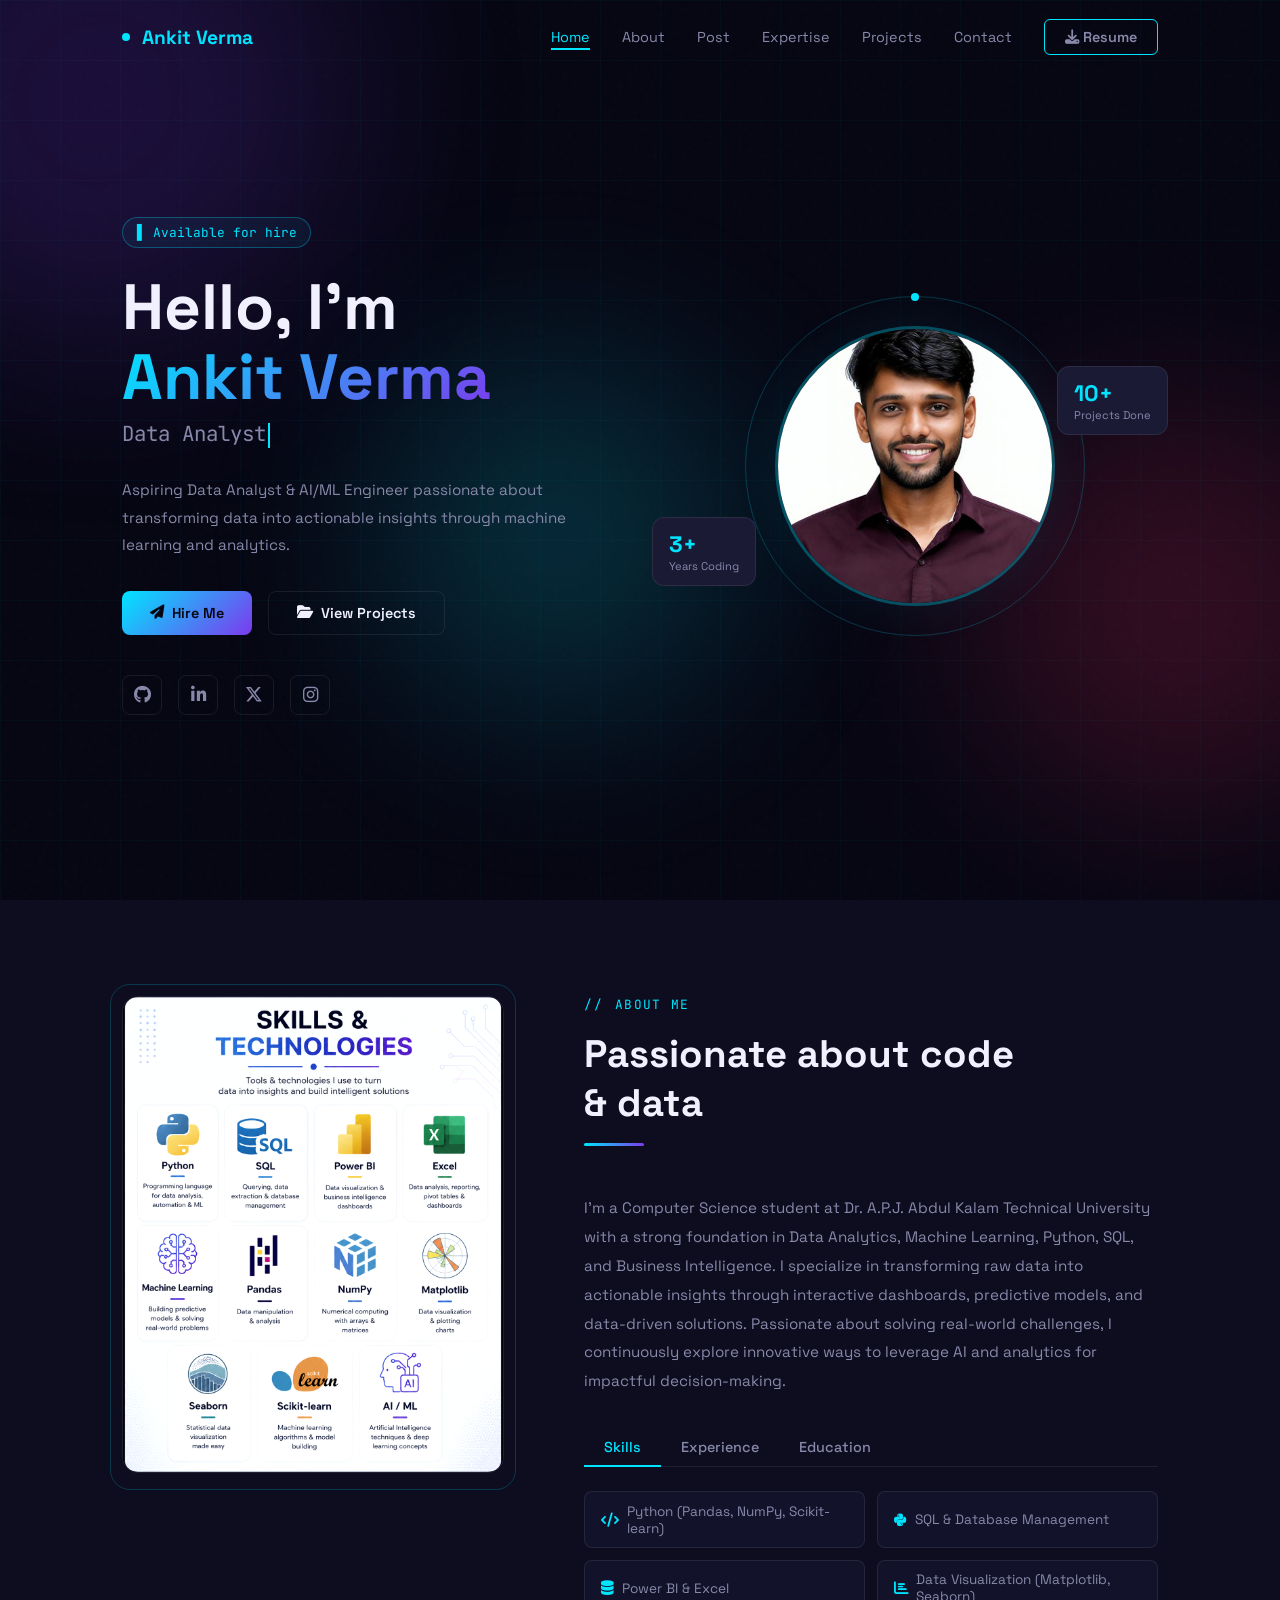
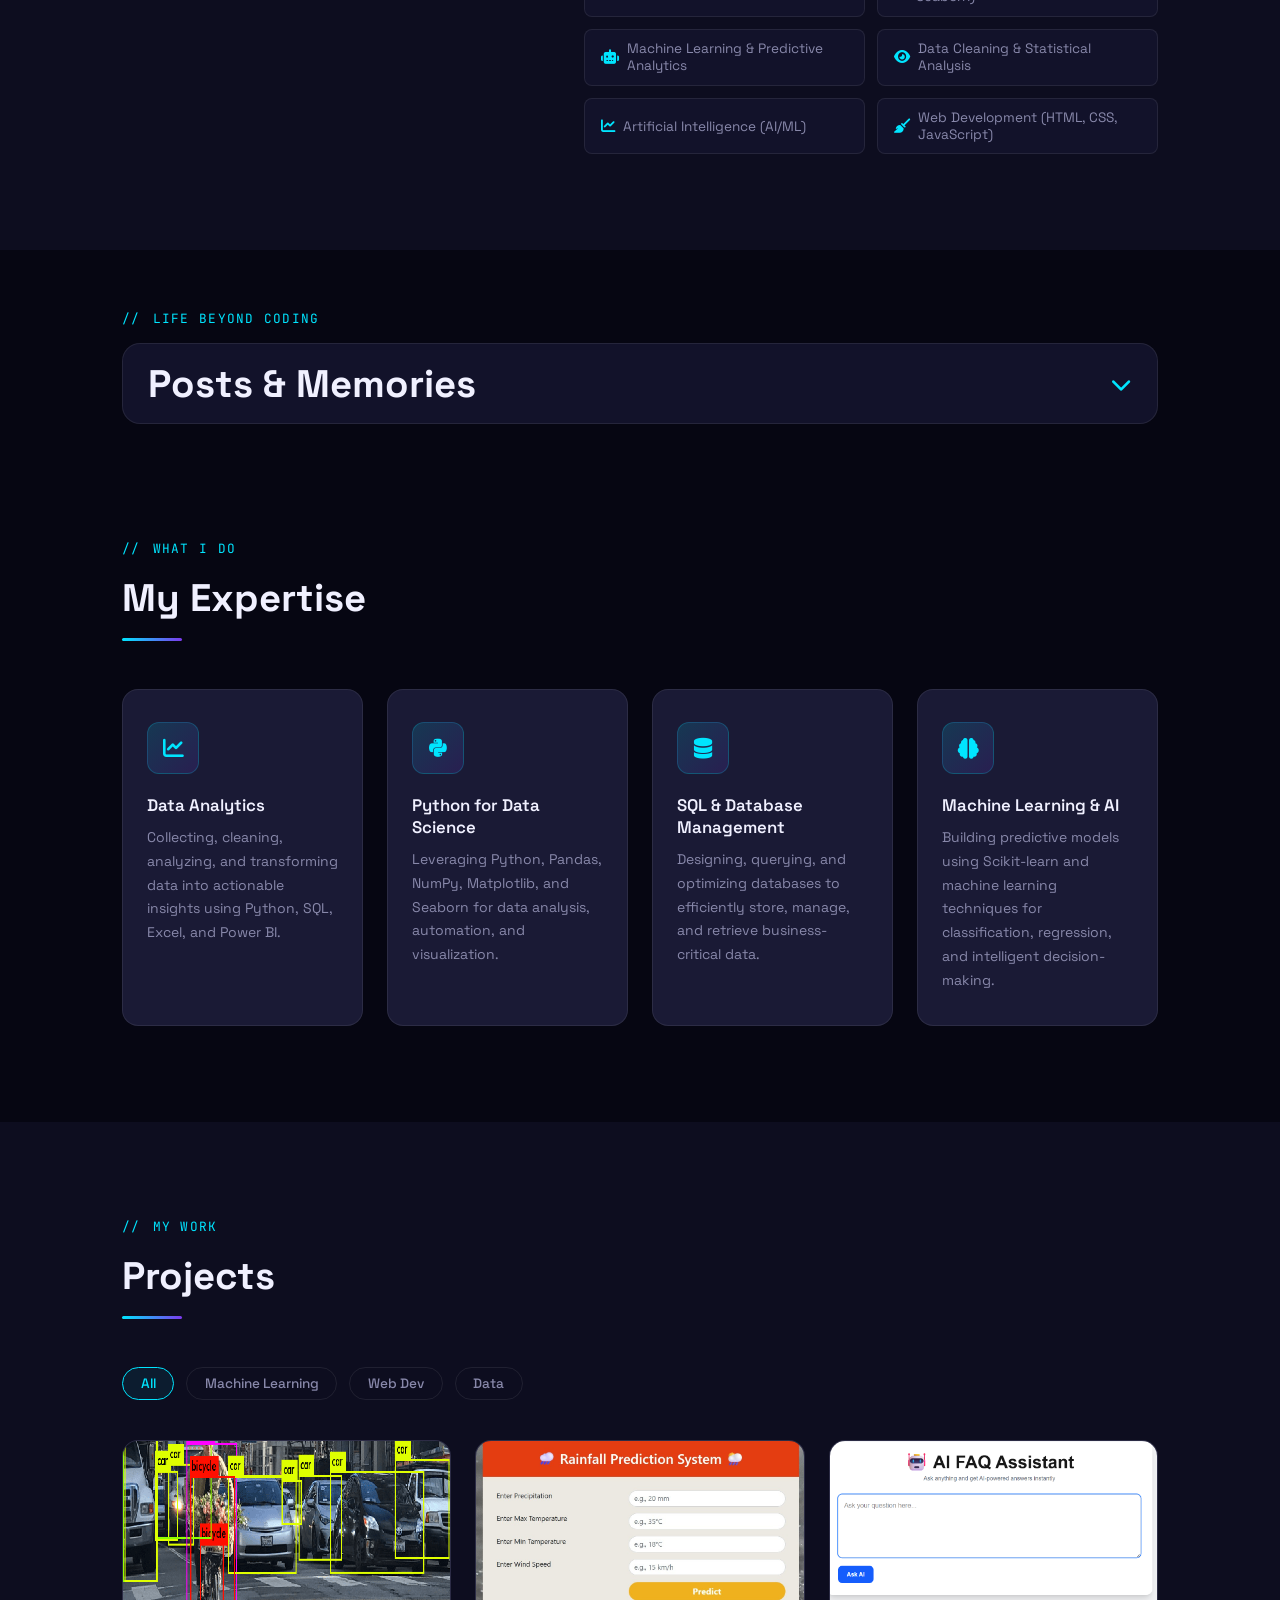
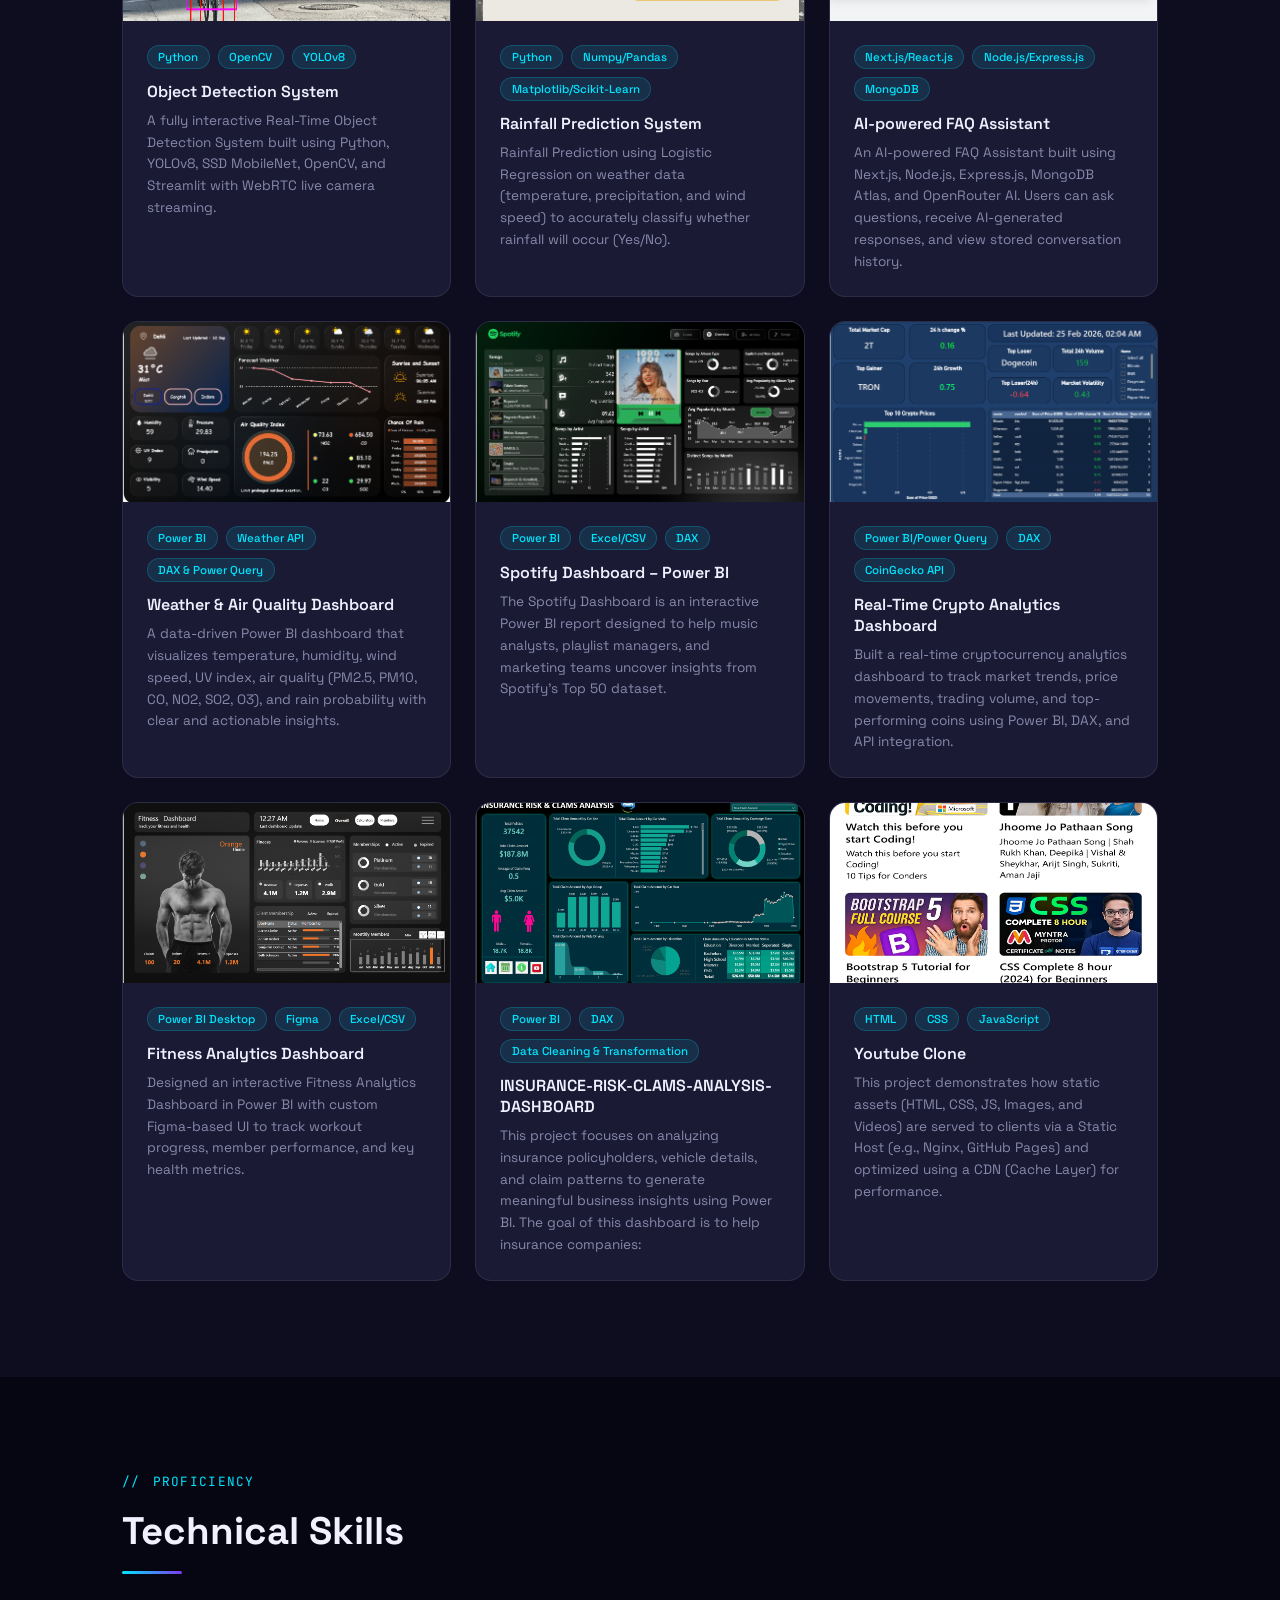
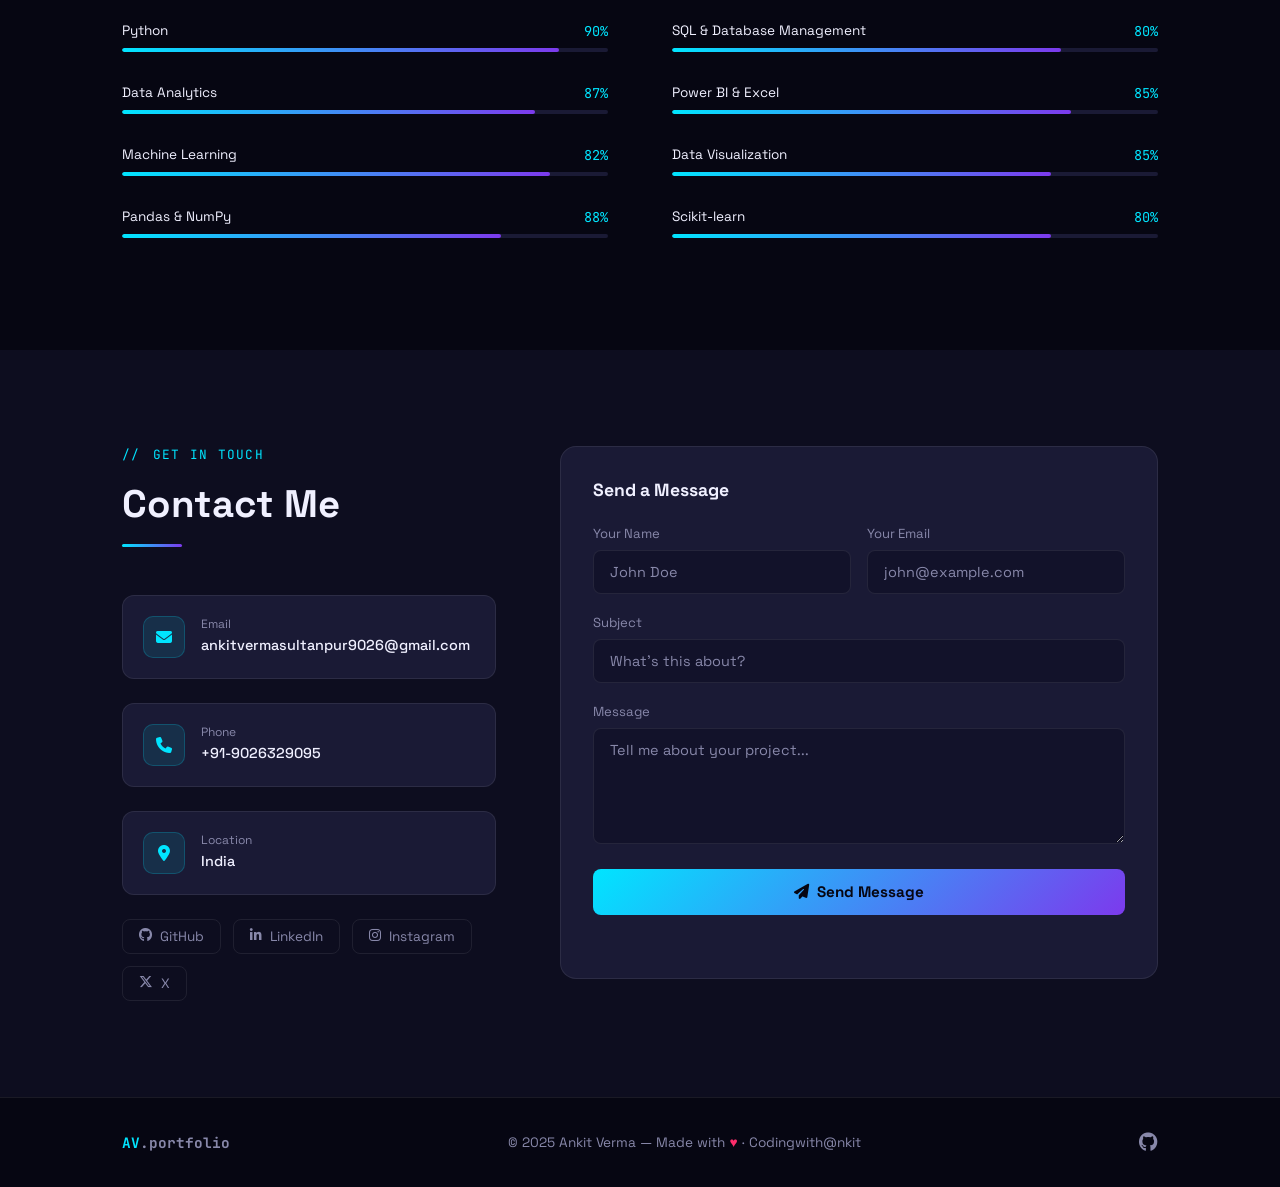
==== index.html @ 83ffffcb "Added memories section and updated portfolio content" ====
<!doctype html>
<html lang="en">
<head>
  <meta charset="utf-8">
  <meta name="viewport" content="width=device-width, initial-scale=1">
  <title>Ankit Verma — Portfolio</title>
  <link href="https://fonts.googleapis.com/css2?family=Space+Grotesk:wght@300;400;500;600;700&family=JetBrains+Mono:wght@400;500&display=swap" rel="stylesheet">
  <link rel="stylesheet" href="https://cdnjs.cloudflare.com/ajax/libs/font-awesome/6.5.1/css/all.min.css">
  <style>
    *, *::before, *::after { box-sizing: border-box; margin: 0; padding: 0; }

    :root {
      --cyan: #00e5ff;
      --pink: #ff2d6b;
      --purple: #7c3aed;
      --bg: #060612;
      --bg2: #0d0d1f;
      --bg3: #12122a;
      --surface: #1a1a35;
      --border: rgba(255,255,255,0.08);
      --text: #f0f0ff;
      --muted: #8888aa;
      --font: 'Space Grotesk', sans-serif;
      --mono: 'JetBrains Mono', monospace;
    }

    html { scroll-behavior: smooth; }

    body {
      font-family: var(--font);
      background: var(--bg);
      color: var(--text);
      overflow-x: hidden;
    }

    a { text-decoration: none; color: inherit; }

    /* ── Scrollbar ── */
    ::-webkit-scrollbar { width: 4px; }
    ::-webkit-scrollbar-track { background: var(--bg); }
    ::-webkit-scrollbar-thumb { background: var(--cyan); border-radius: 2px; }

    /* ── Grid bg ── */
    body::before {
      content: '';
      position: fixed;
      inset: 0;
      background-image:
        linear-gradient(rgba(0,229,255,0.03) 1px, transparent 1px),
        linear-gradient(90deg, rgba(0,229,255,0.03) 1px, transparent 1px);
      background-size: 60px 60px;
      pointer-events: none;
      z-index: 0;
    }

    /* ── Glow orbs ── */
    .orb {
      position: fixed;
      border-radius: 50%;
      filter: blur(100px);
      pointer-events: none;
      z-index: 0;
      opacity: 0.18;
    }
    .orb-1 { width: 500px; height: 500px; background: var(--purple); top: -150px; left: -150px; }
    .orb-2 { width: 400px; height: 400px; background: var(--pink); bottom: 10%; right: -100px; }
    .orb-3 { width: 350px; height: 350px; background: var(--cyan); top: 40%; left: 30%; }

    /* ── Noise overlay ── */
    body::after {
      content: '';
      position: fixed;
      inset: 0;
      background-image: url("data:image/svg+xml,%3Csvg viewBox='0 0 200 200' xmlns='http://www.w3.org/2000/svg'%3E%3Cfilter id='n'%3E%3CfeTurbulence type='fractalNoise' baseFrequency='0.9' numOctaves='4' stitchTiles='stitch'/%3E%3C/filter%3E%3Crect width='100%25' height='100%25' filter='url(%23n)' opacity='0.04'/%3E%3C/svg%3E");
      pointer-events: none;
      z-index: 0;
      opacity: 0.5;
    }

    .container { max-width: 1100px; margin: 0 auto; padding: 0 2rem; position: relative; z-index: 1; }

    /* ── Navbar ── */
    #navbar {
      position: fixed;
      top: 0; left: 0; right: 0;
      z-index: 1000;
      padding: 1.2rem 0;
      transition: all 0.4s ease;
    }
    #navbar.scrolled {
      background: rgba(6,6,18,0.85);
      backdrop-filter: blur(20px);
      border-bottom: 1px solid var(--border);
      padding: 0.8rem 0;
    }
    #navbar .container { display: flex; align-items: center; justify-content: space-between; }

    .nav-brand {
      display: flex; align-items: center; gap: 0.75rem;
      font-size: 1.2rem; font-weight: 700;
    }
    .nav-brand span { color: var(--cyan); }
    .nav-brand-dot {
      width: 8px; height: 8px; border-radius: 50%; background: var(--cyan);
      animation: pulse 2s infinite;
    }
    @keyframes pulse { 0%,100%{opacity:1;transform:scale(1)} 50%{opacity:0.4;transform:scale(1.4)} }

    .nav-links { display: flex; align-items: center; gap: 2rem; }
    .nav-links a { font-size: 0.9rem; color: var(--muted); transition: color 0.3s; position: relative; }
    .nav-links a::after {
      content: ''; position: absolute; bottom: -4px; left: 0; width: 0; height: 2px;
      background: var(--cyan); transition: width 0.3s;
    }
    .nav-links a:hover { color: var(--text); }
    .nav-links a:hover::after { width: 100%; }

    .nav-cv {
      font-size: 0.85rem; font-weight: 600; padding: 0.5rem 1.25rem;
      border: 1px solid var(--cyan); color: var(--cyan); border-radius: 6px;
      transition: all 0.3s;
    }
    .nav-cv:hover { background: var(--cyan); color: var(--bg); }

    .hamburger { display: none; flex-direction: column; gap: 5px; cursor: pointer; }
    .hamburger span { display: block; width: 24px; height: 2px; background: var(--text); transition: all 0.3s; }

    @media(max-width:768px){
      .nav-links { display: none; }
      .hamburger { display: flex; }
      .nav-links.open {
        display: flex; flex-direction: column; position: fixed;
        top: 70px; left: 0; right: 0; background: rgba(6,6,18,0.97);
        backdrop-filter: blur(20px); padding: 2rem;
        border-bottom: 1px solid var(--border);
        gap: 1.5rem; align-items: center;
      }
    }

    /* ── Hero ── */
    #home {
      min-height: 100vh;
      display: flex; align-items: center;
      padding: 6rem 0 4rem;
    }
    #home .container { display: grid; grid-template-columns: 1fr 1fr; gap: 4rem; align-items: center; }

    .hero-tag {
      display: inline-flex; align-items: center; gap: 0.5rem;
      font-family: var(--mono); font-size: 0.8rem;
      color: var(--cyan); border: 1px solid rgba(0,229,255,0.3);
      padding: 0.35rem 0.85rem; border-radius: 100px;
      margin-bottom: 1.5rem;
      background: rgba(0,229,255,0.05);
    }
    .hero-tag .blink { animation: blink 1s step-end infinite; }
    @keyframes blink { 50% { opacity: 0; } }

    .hero-name {
      font-size: clamp(2.5rem, 5vw, 4rem);
      font-weight: 700; line-height: 1.1;
      margin-bottom: 0.5rem;
    }
    .hero-name .highlight {
      background: linear-gradient(135deg, var(--cyan), var(--purple));
      -webkit-background-clip: text; -webkit-text-fill-color: transparent; background-clip: text;
    }

    .hero-role {
      font-size: 1.3rem; color: var(--muted); margin-bottom: 1.5rem;
      min-height: 2rem; font-family: var(--mono);
    }
    .cursor { display: inline-block; width: 2px; height: 1.2em; background: var(--cyan); margin-left: 2px; vertical-align: middle; animation: blink 0.8s infinite; }

    .hero-desc { color: var(--muted); line-height: 1.8; margin-bottom: 2rem; font-size: 0.95rem; }

    .hero-cta { display: flex; gap: 1rem; flex-wrap: wrap; margin-bottom: 2.5rem; }

    .btn-primary {
      padding: 0.75rem 1.75rem; border-radius: 8px; font-weight: 600; font-size: 0.9rem;
      background: linear-gradient(135deg, var(--cyan), var(--purple));
      color: var(--bg); border: none; cursor: pointer; transition: all 0.3s;
      display: inline-flex; align-items: center; gap: 0.5rem;
    }
    .btn-primary:hover { transform: translateY(-2px); box-shadow: 0 8px 25px rgba(0,229,255,0.35); }

    .btn-ghost {
      padding: 0.75rem 1.75rem; border-radius: 8px; font-weight: 600; font-size: 0.9rem;
      background: transparent; color: var(--text);
      border: 1px solid var(--border); cursor: pointer; transition: all 0.3s;
      display: inline-flex; align-items: center; gap: 0.5rem;
    }
    .btn-ghost:hover { border-color: var(--cyan); color: var(--cyan); background: rgba(0,229,255,0.05); }

    .hero-socials { display: flex; gap: 1rem; }
    .social-link {
      width: 40px; height: 40px; border-radius: 8px;
      border: 1px solid var(--border); display: flex; align-items: center; justify-content: center;
      color: var(--muted); font-size: 1.1rem; transition: all 0.3s;
    }
    .social-link:hover { border-color: var(--cyan); color: var(--cyan); background: rgba(0,229,255,0.08); transform: translateY(-3px); }

    .hero-image-wrap {
      position: relative; display: flex; justify-content: center; align-items: center;
    }
    .hero-image-bg {
      position: absolute; width: 360px; height: 360px; border-radius: 50%;
      background: radial-gradient(circle, rgba(0,229,255,0.15) 0%, transparent 70%);
    }
    .hero-image-ring {
      position: absolute; width: 340px; height: 340px; border-radius: 50%;
      border: 1px solid rgba(0,229,255,0.2);
      animation: spin 20s linear infinite;
    }
    .hero-image-ring::before {
      content: ''; position: absolute; top: -4px; left: 50%; transform: translateX(-50%);
      width: 8px; height: 8px; border-radius: 50%; background: var(--cyan);
    }
    @keyframes spin { from{transform:rotate(0deg)} to{transform:rotate(360deg)} }

    .hero-img {
      width: 280px; height: 280px; border-radius: 50%;
      object-fit: cover; border: 3px solid rgba(0,229,255,0.3);
      position: relative; z-index: 1;
    }

    .hero-stats {
      position: absolute; background: var(--surface); border: 1px solid var(--border);
      border-radius: 12px; padding: 0.75rem 1rem; backdrop-filter: blur(20px);
    }
    .hero-stats.stat-1 { bottom: 20px; left: -20px; }
    .hero-stats.stat-2 { top: 40px; right: -10px; }
    .hero-stats .stat-num { font-size: 1.4rem; font-weight: 700; color: var(--cyan); }
    .hero-stats .stat-label { font-size: 0.7rem; color: var(--muted); }

    @media(max-width:768px){
      #home .container { grid-template-columns: 1fr; text-align: center; }
      .hero-cta, .hero-socials { justify-content: center; }
      .hero-image-wrap { margin-top: 2rem; }
      .hero-stats.stat-1 { left: 0; }
      .hero-stats.stat-2 { right: 0; }
    }

    /* ── Section common ── */
    section { padding: 6rem 0; position: relative; z-index: 1; }

    .section-label {
      font-family: var(--mono); font-size: 0.8rem; color: var(--cyan);
      letter-spacing: 0.1em; text-transform: uppercase;
      display: flex; align-items: center; gap: 0.75rem; margin-bottom: 1rem;
    }
    .section-label::before { content: '//'; }

    .section-title { font-size: clamp(1.8rem, 3vw, 2.5rem); font-weight: 700; margin-bottom: 1rem; }

    .section-divider {
      width: 60px; height: 3px;
      background: linear-gradient(90deg, var(--cyan), var(--purple));
      border-radius: 2px; margin-bottom: 3rem;
    }

    /* ── About ── */
    #about { background: var(--bg2); }
    #about .container { display: grid; grid-template-columns: 1fr 1.5fr; gap: 5rem; align-items: start; }

    .about-img-wrap { position: relative; }
    .about-img {
      width: 100%; border-radius: 16px; object-fit: cover;
      filter: grayscale(20%) contrast(1.05);
      border: 1px solid var(--border);
    }
    .about-img-deco {
      position: absolute; inset: -12px; border-radius: 20px;
      border: 1px solid rgba(0,229,255,0.2); z-index: -1;
    }

    .about-text p { color: var(--muted); line-height: 1.9; margin-bottom: 2rem; font-size: 0.95rem; }

    .tab-nav { display: flex; gap: 0; border-bottom: 1px solid var(--border); margin-bottom: 1.5rem; }
    .tab-btn {
      padding: 0.6rem 1.25rem; font-size: 0.9rem; font-weight: 500;
      color: var(--muted); background: none; border: none; cursor: pointer;
      border-bottom: 2px solid transparent; margin-bottom: -1px;
      transition: all 0.3s; font-family: var(--font);
    }
    .tab-btn.active { color: var(--cyan); border-bottom-color: var(--cyan); }
    .tab-btn:hover { color: var(--text); }

    .tab-pane { display: none; }
    .tab-pane.active { display: block; animation: fadeIn 0.3s ease; }
    @keyframes fadeIn { from{opacity:0;transform:translateY(8px)} to{opacity:1;transform:translateY(0)} }

    .skills-grid { display: grid; grid-template-columns: repeat(2, 1fr); gap: 0.75rem; }
    .skill-chip {
      padding: 0.65rem 1rem; border-radius: 8px;
      background: var(--bg3); border: 1px solid var(--border);
      font-size: 0.85rem; color: var(--muted);
      display: flex; align-items: center; gap: 0.5rem;
      transition: all 0.3s;
    }
    .skill-chip:hover { border-color: var(--cyan); color: var(--text); background: rgba(0,229,255,0.05); }
    .skill-chip i { color: var(--cyan); font-size: 0.9rem; }

    .timeline { display: flex; flex-direction: column; gap: 1.25rem; }
    .timeline-item { display: flex; gap: 1rem; }
    .timeline-dot-wrap { display: flex; flex-direction: column; align-items: center; gap: 0; }
    .timeline-dot { width: 10px; height: 10px; border-radius: 50%; background: var(--cyan); flex-shrink: 0; margin-top: 5px; }
    .timeline-line { flex: 1; width: 1px; background: var(--border); }
    .timeline-content { padding-bottom: 1rem; }
    .timeline-title { font-weight: 600; font-size: 0.9rem; margin-bottom: 0.2rem; }
    .timeline-sub { font-size: 0.8rem; color: var(--cyan); }
    .timeline-date { font-size: 0.75rem; color: var(--muted); margin-top: 0.2rem; font-family: var(--mono); }

    @media(max-width:768px){ #about .container { grid-template-columns: 1fr; } }

/* ── Posts Section ── */
/* ── Posts Section ── */
#post{
  background: var(--bg1);
  padding-top: 60px;
  padding-bottom: 20px; /* Space kam */
  min-height: auto;
}

/* Toggle Header */
.memories-toggle{
  display:flex;
  justify-content:space-between;
  align-items:center;
  cursor:pointer;
  padding:15px 25px;
  background:var(--bg3);
  border:1px solid var(--border);
  border-radius:18px;
  transition:.3s;
}

.memories-toggle:hover{
  border-color:var(--cyan);
  box-shadow:0 0 20px rgba(0,229,255,.08);
}

.memories-toggle .section-title{
  margin:0 !important;
}

.memories-toggle i{
  color:var(--cyan);
  font-size:1.3rem;
  transition:.3s;
}

.rotate{
  transform:rotate(180deg);
}

/* Hidden By Default */
.post-feed{
  display:none;
}

.post-feed.show{
  display:flex;
  flex-direction:column;
  gap:2rem;
  margin-top:25px;
}

/* Post Card */
.post-card{
  background:var(--bg3);
  border:1px solid var(--border);
  border-radius:20px;
  overflow:hidden;
  transition:.35s ease;
}

.post-card:hover{
  transform:translateY(-4px);
  border-color:rgba(0,229,255,.3);
  box-shadow:0 10px 30px rgba(0,229,255,.08);
}

/* Header */
.post-header{
  display:flex;
  align-items:center;
  gap:1rem;
  padding:1.25rem;
}

.post-avatar{
  width:55px;
  height:55px;
  border-radius:50%;
  object-fit:cover;
  border:2px solid var(--cyan);
}

.post-user h4{
  margin:0;
  color:var(--text);
}

.post-user span{
  font-size:.8rem;
  color:var(--muted);
}

/* Content */
.post-content{
  padding:0 1.25rem 1rem;
}

.post-content h3{
  color:var(--text);
  margin-bottom:.75rem;
}

.post-content p{
  color:var(--muted);
  line-height:1.8;
}

/* Image */
.post-image img{
    width:100%;
    height:auto;
    max-height:700px;
    object-fit:contain;
    border-radius:14px;
    display:block;
}

.post-image img:hover{
  transform:scale(1.02);
}

/* Footer */
.post-footer{
  display:flex;
  justify-content:space-between;
  padding:1rem 1.25rem;
  border-top:1px solid var(--border);
  color:var(--muted);
  font-size:.85rem;
}

.post-footer i{
  color:var(--cyan);
}

/* Mobile */
@media(max-width:768px){

  #post{
    padding-top:40px;
    padding-bottom:0px;
  }

  .post-content h3{
    font-size:1.15rem;
  }

  .post-footer{
    flex-direction:column;
    gap:10px;
    align-items:flex-start;
  }
}




    /* ── Services ── */
    #services .services-grid { display: grid; grid-template-columns: repeat(auto-fit, minmax(230px, 1fr)); gap: 1.5rem; }

    .service-card {
      background: var(--surface); border: 1px solid var(--border); border-radius: 16px;
      padding: 2rem 1.5rem; transition: all 0.4s; position: relative; overflow: hidden;
      cursor: default;
    }
    .service-card::before {
      content: ''; position: absolute; inset: 0;
      background: linear-gradient(135deg, rgba(0,229,255,0.05), transparent);
      opacity: 0; transition: opacity 0.4s;
    }
    .service-card:hover { transform: translateY(-6px); border-color: rgba(0,229,255,0.35); box-shadow: 0 20px 40px rgba(0,0,0,0.4); }
    .service-card:hover::before { opacity: 1; }

    .service-icon {
      width: 52px; height: 52px; border-radius: 12px;
      background: linear-gradient(135deg, rgba(0,229,255,0.15), rgba(124,58,237,0.15));
      border: 1px solid rgba(0,229,255,0.2);
      display: flex; align-items: center; justify-content: center;
      font-size: 1.3rem; color: var(--cyan); margin-bottom: 1.25rem;
    }
    .service-card h3 { font-size: 1.05rem; font-weight: 600; margin-bottom: 0.6rem; }
    .service-card p { font-size: 0.875rem; color: var(--muted); line-height: 1.7; }

    /* ── Portfolio ── */
    #portfolio { background: var(--bg2); }

    .filter-bar { display: flex; gap: 0.75rem; margin-bottom: 2.5rem; flex-wrap: wrap; }
    .filter-btn {
      padding: 0.45rem 1.1rem; border-radius: 100px; font-size: 0.85rem; font-weight: 500;
      border: 1px solid var(--border); background: transparent; color: var(--muted);
      cursor: pointer; transition: all 0.3s; font-family: var(--font);
    }
    .filter-btn.active, .filter-btn:hover { border-color: var(--cyan); color: var(--cyan); background: rgba(0,229,255,0.07); }

    .projects-grid { display: grid; grid-template-columns: repeat(auto-fit, minmax(300px, 1fr)); gap: 1.5rem; }

    .project-card {
      background: var(--surface); border: 1px solid var(--border); border-radius: 16px;
      overflow: hidden; transition: all 0.4s; cursor: pointer;
    }
    .project-card:hover { transform: translateY(-6px); border-color: rgba(0,229,255,0.35); box-shadow: 0 20px 50px rgba(0,0,0,0.5); }

    .project-img-wrap { position: relative; overflow: hidden; height: 180px; background: var(--bg3); }
    .project-img-wrap img { width: 100%; height: 100%; object-fit: cover; transition: transform 0.5s; }
    .project-card:hover .project-img-wrap img { transform: scale(1.08); }

    .project-overlay {
      position: absolute; inset: 0; background: rgba(6,6,18,0.85);
      display: flex; align-items: center; justify-content: center; gap: 1rem;
      opacity: 0; transition: opacity 0.3s;
    }
    .project-card:hover .project-overlay { opacity: 1; }
    .project-overlay-btn {
      padding: 0.5rem 1.1rem; border-radius: 6px; font-size: 0.82rem; font-weight: 600;
      transition: all 0.3s; display: inline-flex; align-items: center; gap: 0.4rem;
    }
    .pob-demo { background: var(--cyan); color: var(--bg); border: none; }
    .pob-demo:hover { background: white; }
    .pob-src { background: transparent; color: var(--text); border: 1px solid var(--border); }
    .pob-src:hover { border-color: var(--cyan); color: var(--cyan); }

    .project-body { padding: 1.5rem; }
    .project-tags { display: flex; gap: 0.5rem; flex-wrap: wrap; margin-bottom: 0.75rem; }
    .tag {
      padding: 0.25rem 0.65rem; border-radius: 100px; font-size: 0.72rem; font-weight: 500;
      background: rgba(0,229,255,0.1); color: var(--cyan); border: 1px solid rgba(0,229,255,0.2);
    }
    .project-body h3 { font-size: 1rem; font-weight: 600; margin-bottom: 0.5rem; }
    .project-body p { font-size: 0.85rem; color: var(--muted); line-height: 1.6; }

    /* ── Skills bar ── */
    #skills-section { background: var(--bg); }
    .skills-bar-grid { display: grid; grid-template-columns: 1fr 1fr; gap: 1rem 4rem; }

    .skill-bar-item { margin-bottom: 1rem; }
    .skill-bar-header { display: flex; justify-content: space-between; margin-bottom: 0.5rem; font-size: 0.85rem; }
    .skill-bar-header span:first-child { color: var(--text); }
    .skill-bar-header span:last-child { color: var(--cyan); font-family: var(--mono); }
    .skill-bar-track { height: 4px; background: var(--surface); border-radius: 2px; overflow: hidden; }
    .skill-bar-fill {
      height: 100%; border-radius: 2px;
      background: linear-gradient(90deg, var(--cyan), var(--purple));
      width: 0%; transition: width 1.2s cubic-bezier(0.4,0,0.2,1);
    }

    @media(max-width:768px){ .skills-bar-grid { grid-template-columns: 1fr; } }

    /* ── Contact ── */
    #contact { background: var(--bg2); }
    #contact .container { display: grid; grid-template-columns: 1fr 1.6fr; gap: 4rem; align-items: start; }

    .contact-info { display: flex; flex-direction: column; gap: 1.5rem; }
    .contact-item {
      display: flex; align-items: flex-start; gap: 1rem;
      padding: 1.25rem; background: var(--surface); border: 1px solid var(--border);
      border-radius: 12px; transition: all 0.3s;
    }
    .contact-item:hover { border-color: var(--cyan); }
    .contact-icon {
      width: 42px; height: 42px; border-radius: 10px; flex-shrink: 0;
      background: rgba(0,229,255,0.1); border: 1px solid rgba(0,229,255,0.2);
      display: flex; align-items: center; justify-content: center;
      color: var(--cyan); font-size: 1rem;
    }
    .contact-label { font-size: 0.75rem; color: var(--muted); margin-bottom: 0.25rem; }
    .contact-value { font-size: 0.9rem; font-weight: 500; }

    .contact-socials { display: flex; gap: 0.75rem; flex-wrap: wrap; }
    .contact-social {
      padding: 0.5rem 1rem; border-radius: 8px; font-size: 0.85rem;
      border: 1px solid var(--border); color: var(--muted);
      display: flex; align-items: center; gap: 0.5rem; transition: all 0.3s;
    }
    .contact-social:hover { border-color: var(--cyan); color: var(--cyan); background: rgba(0,229,255,0.05); }

    .contact-form { background: var(--surface); border: 1px solid var(--border); border-radius: 16px; padding: 2rem; }
    .form-row { display: grid; grid-template-columns: 1fr 1fr; gap: 1rem; }

    .form-group { margin-bottom: 1.25rem; }
    .form-group label { display: block; font-size: 0.82rem; color: var(--muted); margin-bottom: 0.5rem; }
    .form-group input,
    .form-group textarea {
      width: 100%; padding: 0.75rem 1rem;
      background: var(--bg3); border: 1px solid var(--border);
      border-radius: 8px; color: var(--text); font-family: var(--font); font-size: 0.9rem;
      transition: border-color 0.3s; resize: vertical;
      outline: none;
    }
    .form-group input:focus,
    .form-group textarea:focus { border-color: var(--cyan); }
    .form-group input::placeholder,
    .form-group textarea::placeholder { color: var(--muted); }

    .form-submit {
      width: 100%; padding: 0.85rem; border-radius: 8px; border: none; cursor: pointer;
      background: linear-gradient(135deg, var(--cyan), var(--purple));
      color: var(--bg); font-weight: 700; font-size: 0.95rem; font-family: var(--font);
      transition: all 0.3s; display: flex; align-items: center; justify-content: center; gap: 0.5rem;
    }
    .form-submit:hover { transform: translateY(-2px); box-shadow: 0 8px 25px rgba(0,229,255,0.3); }

    .form-msg { text-align: center; font-size: 0.85rem; margin-top: 0.75rem; min-height: 1.2rem; }
    .form-msg.success { color: #00e676; }
    .form-msg.error { color: #ff5252; }

    @media(max-width:768px){
      #contact .container { grid-template-columns: 1fr; }
      .form-row { grid-template-columns: 1fr; }
    }

    /* ── Footer ── */
    footer {
      padding: 2rem 0; border-top: 1px solid var(--border);
      background: var(--bg); position: relative; z-index: 1;
    }
    footer .container { display: flex; justify-content: space-between; align-items: center; flex-wrap: wrap; gap: 1rem; }
    footer p { font-size: 0.85rem; color: var(--muted); }
    footer .foot-brand { font-weight: 700; font-family: var(--mono); font-size: 0.9rem; }
    footer .foot-brand span { color: var(--cyan); }

    /* ── Scroll to top ── */
    #scrollTop {
      position: fixed; bottom: 2rem; right: 2rem; z-index: 999;
      width: 44px; height: 44px; border-radius: 10px;
      background: linear-gradient(135deg, var(--cyan), var(--purple));
      border: none; cursor: pointer; color: var(--bg); font-size: 1rem;
      display: flex; align-items: center; justify-content: center;
      opacity: 0; transform: translateY(20px); transition: all 0.3s;
    }
    #scrollTop.visible { opacity: 1; transform: translateY(0); }
    #scrollTop:hover { transform: translateY(-4px); }

    /* ── Reveal animations ── */
    .reveal { opacity: 0; transform: translateY(30px); transition: all 0.7s cubic-bezier(0.4,0,0.2,1); }
    .reveal.visible { opacity: 1; transform: translateY(0); }

    /* ── Active nav link ── */
    .nav-links a.active { color: var(--cyan); }
    .nav-links a.active::after { width: 100%; }

    /* ── Loading screen ── */
    #loader {
      position: fixed; inset: 0; background: var(--bg); z-index: 9999;
      display: flex; align-items: center; justify-content: center; flex-direction: column; gap: 1.5rem;
      transition: opacity 0.5s, visibility 0.5s;
    }
    #loader.hidden { opacity: 0; visibility: hidden; }
    .loader-logo { font-size: 2rem; font-weight: 700; font-family: var(--mono); color: var(--cyan); }
    .loader-bar { width: 200px; height: 2px; background: var(--surface); border-radius: 2px; overflow: hidden; }
    .loader-fill { height: 100%; background: linear-gradient(90deg, var(--cyan), var(--purple)); animation: load 1.5s ease forwards; }
    @keyframes load { from{width:0%} to{width:100%} }
  </style>
</head>
<body>

<!-- Loading screen -->
<div id="loader">
  <div class="loader-logo">AV<span style="color:var(--purple)">.</span></div>
  <div class="loader-bar"><div class="loader-fill"></div></div>
  <p style="font-size:0.8rem;color:var(--muted);font-family:var(--mono)">Initializing portfolio...</p>
</div>

<!-- Background effects -->
<div class="orb orb-1"></div>
<div class="orb orb-2"></div>
<div class="orb orb-3"></div>

<!-- Navbar -->
<nav id="navbar">
  <div class="container">
    <div class="nav-brand">
      <div class="nav-brand-dot"></div>
      <span>Ankit<span> Verma</span></span>
    </div>
    <div class="nav-links" id="navLinks">
      <a href="#home">Home</a>
      <a href="#about">About</a>
      <a href="#post">Post</a>
      <a href="#services">Expertise</a>
      <a href="#portfolio">Projects</a>
      <a href="#contact">Contact</a>
      <a href="images/Resume (Ankit).pdf" download class="nav-cv"><i class="fas fa-download"></i> Resume</a>
    </div>
    <div class="hamburger" id="hamburger" onclick="toggleMenu()">
      <span></span><span></span><span></span>
    </div>
  </div>
</nav>

<!-- Hero -->
<section id="home">
  <div class="container">
    <div class="hero-content">
      <div class="hero-tag"><span class="blink">▋</span> Available for hire</div>
      <h1 class="hero-name">Hello, I'm<br><span class="highlight">Ankit Verma</span></h1>
      <div class="hero-role" id="typedRole"><span class="cursor"></span></div>
      <p class="hero-desc">Aspiring Data Analyst & AI/ML Engineer passionate about transforming data into actionable insights through machine learning and analytics.</p>
      <div class="hero-cta">
        <a href="#contact" class="btn-primary"><i class="fas fa-paper-plane"></i> Hire Me</a>
        <a href="#portfolio" class="btn-ghost"><i class="fas fa-folder-open"></i> View Projects</a>
      </div>
      <div class="hero-socials">
        <a href="https://github.com/CodingwithAnkit-tech" target="_blank" class="social-link"><i class="fab fa-github"></i></a>
        <a href="https://www.linkedin.com/in/ankit-verma-557a40294" target="_blank" class="social-link"><i class="fab fa-linkedin-in"></i></a>
        <a href="https://x.com/ankitverma902" target="_blank" class="social-link"><i class="fab fa-x-twitter"></i></a>
        <a href="https://www.instagram.com/instaman_100" target="_blank" class="social-link"><i class="fab fa-instagram"></i></a>
      </div>
    </div>
    <div class="hero-image-wrap">
      <div class="hero-image-bg"></div>
      <div class="hero-image-ring"></div>
      <img src="./images/passport_photo_compressed.jpg" alt="Ankit Verma" class="hero-img" onerror="this.style.background='linear-gradient(135deg,#00e5ff22,#7c3aed33)';this.src=''">
      <div class="hero-stats stat-1">
        <div class="stat-num">3+</div>
        <div class="stat-label">Years Coding</div>
      </div>
      <div class="hero-stats stat-2">
        <div class="stat-num">10+</div>
        <div class="stat-label">Projects Done</div>
      </div>
    </div>
  </div>
</section>

<!-- About -->
<section id="about">
  <div class="container">
    <div>
      <div class="about-img-wrap reveal">
        <img src="images/ChatGPT Image Jun 14, 2026, 11_20_43 PM.png" alt="Ankit" class="about-img" onerror="this.style.minHeight='300px';this.style.background='linear-gradient(135deg,#1a1a35,#0d0d1f)'">
        <div class="about-img-deco"></div>
      </div>
    </div>
    <div class="about-text reveal" style="transition-delay:0.15s">
      <div class="section-label">About me</div>
      <h2 class="section-title">Passionate about code<br>& data</h2>
      <div class="section-divider"></div>
      <p>I'm a Computer Science student at Dr. A.P.J. Abdul Kalam Technical University with a strong foundation in Data Analytics, Machine Learning, Python, SQL, and Business Intelligence. I specialize in transforming raw data into actionable insights through interactive dashboards, predictive models, and data-driven solutions. Passionate about solving real-world challenges, I continuously explore innovative ways to leverage AI and analytics for impactful decision-making.
</p>

      <div class="tab-nav">
        <button class="tab-btn active" onclick="switchTab('skills')">Skills</button>
        <button class="tab-btn" onclick="switchTab('experience')">Experience</button>
        <button class="tab-btn" onclick="switchTab('education')">Education</button>
      </div>

      <div class="tab-pane active" id="tab-skills">
        <div class="skills-grid">
          <div class="skill-chip"><i class="fas fa-code"></i> Python (Pandas, NumPy, Scikit-learn)</div>
          <div class="skill-chip"><i class="fab fa-python"></i> SQL & Database Management</div>
          <div class="skill-chip"><i class="fas fa-database"></i> Power BI & Excel</div>
          <div class="skill-chip"><i class="fas fa-chart-bar"></i> Data Visualization (Matplotlib, Seaborn)</div>
          <div class="skill-chip"><i class="fas fa-robot"></i> Machine Learning & Predictive Analytics</div>
          <div class="skill-chip"><i class="fas fa-eye"></i> Data Cleaning & Statistical Analysis</div>
          <div class="skill-chip"><i class="fas fa-chart-line"></i> Artificial Intelligence (AI/ML)</div>
          <div class="skill-chip"><i class="fas fa-broom"></i>Web Development (HTML, CSS, JavaScript)</div>
        </div>
      </div>

      <div class="tab-pane" id="tab-experience">
        <div class="timeline">
          <div class="timeline-item">
            <div class="timeline-dot-wrap"><div class="timeline-dot"></div><div class="timeline-line"></div></div>
            <div class="timeline-content">
              <div class="timeline-title">Intern (Data Analytics)</div>
              <div class="timeline-sub">QSpiders Software Testing and Training Institute, Noida</div>
              <div class="timeline-date">Jul 2025 – Present</div>
            </div>
          </div>
          <div class="timeline-item">
            <div class="timeline-dot-wrap"><div class="timeline-dot"></div><div class="timeline-line"></div></div>
            <div class="timeline-content">
              <div class="timeline-title">Intern (Machine Learning)</div>
              <div class="timeline-sub">Softpro India Computer Technologies (P) Ltd., Lucknow</div>
              <div class="timeline-date">Aug – Oct 2024</div>
            </div>
          </div>
          <div class="timeline-item">
            <div class="timeline-dot-wrap"><div class="timeline-dot"></div></div>
            <div class="timeline-content">
              <div class="timeline-title">Intern(Web Technologies)</div>
              <div class="timeline-sub">Softpro India Computer Technologies (P) Ltd., Lucknow</div>
              <div class="timeline-date">Aug – Oct 2024</div>
            </div>
          </div>
        </div>
      </div>

      <div class="tab-pane" id="tab-education">
        <div class="timeline">
          <div class="timeline-item">
            <div class="timeline-dot-wrap"><div class="timeline-dot"></div><div class="timeline-line"></div></div>
            <div class="timeline-content">
              <div class="timeline-title">B.Tech — Computer Science & Engineering</div>
              <div class="timeline-sub">Dr. A.P.J Abdul Kalam University</div>
              <div class="timeline-date">2023 – 2026</div>
            </div>
          </div>
          <div class="timeline-item">
            <div class="timeline-dot-wrap"><div class="timeline-dot"></div><div class="timeline-line"></div></div>
            <div class="timeline-content">
              <div class="timeline-title">B.Sc — Mathematics</div>
              <div class="timeline-sub">62.5%</div>
              <div class="timeline-date">2020 – 2023</div>
            </div>
          </div>
          <div class="timeline-item">
            <div class="timeline-dot-wrap"><div class="timeline-dot"></div></div>
            <div class="timeline-content">
              <div class="timeline-title">Intermediate — UP Board</div>
              <div class="timeline-sub">60.8%</div>
              <div class="timeline-date">2020</div>
            </div>
          <div class="timeline-item">
            <div class="timeline-dot-wrap"><div class="timeline-dot"></div></div>
            <div class="timeline-content">
              <div class="timeline-title">High School — UP Board</div>
              <div class="timeline-sub">67.16%</div>
              <div class="timeline-date">2018</div>
            </div>
          </div>
        </div>
      </div>
    </div>
  </div>
</section>

<!-- Post -->
<section id="post">
  <div class="container">

    <div class="section-label reveal">Life Beyond Coding</div>

    <!-- Clickable Heading -->
    <div class="memories-toggle reveal" onclick="toggleMemories()">
      <h2 class="section-title">Posts & Memories</h2>
      <i class="fas fa-chevron-down" id="memoryIcon"></i>
    </div>

    <!-- Hidden By Default -->
    <div class="post-feed" id="postFeed">

      <!-- Post Card 1 -->
      <div class="post-card reveal">
        <div class="post-header">
          <img src="images/profile.jpg"alt="Profile" class="post-avatar">

          <div class="post-user">
            <h4>Ankit Verma ✨</h4>
            <span>📍 🎓 B.Tech Farewell 2026 | KNIPSS Faridipur, Sultanpur</span>
          </div>
        </div>

        <div class="post-content">
          <h3>🎓 🎓 Farewell Day – 16 May 2026</h3>
          <p>A memorable farewell filled with laughter, friendships, achievements, and unforgettable moments. Grateful for the incredible journey at KNIPSS Faridipur, Sultanpur and the amazing classmates who made these years truly special. As one chapter ends, a new journey begins. Wishing everyone success, happiness, and a bright future ahead. 🎓✨</p>
        </div>

        <div class="post-image">
          <img src="images/Farewell.jpeg" alt="Memory">
        </div>

        <div class="post-footer">
          <span><i class="fas fa-calendar"></i> May- 2026</span>
          <span><i class="fas fa-tag"></i> College Completion</span>
        </div>
      </div>

       <!-- Post Card 2 -->
      <div class="post-card reveal">
        <div class="post-header">
          <img src="images/profile.jpg"alt="Profile" class="post-avatar">

          <div class="post-user">
            <h4>Ankit Verma ✨</h4>
            <span>📍 ✍️ Scribble Day 2026 – Memories Written Forever ⭐</span>
          </div>
        </div>

        <div class="post-content">
          <h3>💙 Scribble Day | B.Tech CSE 2026</h3>
          <p>
            One of the most memorable days of our B.Tech journey. Our uniforms became a canvas filled with signatures, wishes, inside jokes, and unforgettable memories. What started as simple scribbles turned into lifelong reminders of friendship, laughter, and the incredible moments we shared together. 💙🎓</p>
        </div>

        <div class="post-image">
          <img src="images/Scribble Day.jpeg" alt="Memory">
        </div>

        <div class="post-footer">
          <span><i class="fas fa-calendar"></i> Maye- 2026</span>
          <span><i class="fas fa-tag"></i> KNIPSS Faridipur, Sultanpur</span>
        </div>
      </div>

      <!-- Post Card 3 -->
      <div class="post-card reveal">
        <div class="post-header">
          <img src="images/profile.jpg"alt="Profile" class="post-avatar">

          <div class="post-user">
            <h4>Ankit Verma ✨</h4>
            <span>🌄 Nainital Trip 2026 – Memories in the Hills ⭐</span>
          </div>
        </div>

        <div class="post-content">
          <h3>✨ Nainital Diaries – April 2026</h3>
          <p>
            An unforgettable journey to the beautiful hills of Nainital with friends and classmates. From scenic lakes and breathtaking views to endless laughter and memorable moments, this trip gave us memories that will last a lifetime. A perfect blend of adventure, friendship, and happiness. 💙✨</p>
        </div>

        <div class="post-image">
          <img src="images/Nainital .jpeg" alt="Memory">
        </div>

        <div class="post-footer">
          <span><i class="fas fa-calendar"></i> April- 2026</span>
          <span><i class="fas fa-tag"></i> 📍 Nainital, Uttarakhand</span>
        </div>
      </div>


      <!-- Post Card 4 -->
      <div class="post-card reveal">
        <div class="post-header">
          <img src="images/profile.jpg"alt="Profile" class="post-avatar">

          <div class="post-user">
            <h4>Ankit Verma ✨</h4>
            <span>🎉 Senior Farewell Event | 16 May 2025</span>
          </div>
        </div>
        <div class="post-content">
          <h3>Farewell Celebration for Seniors 2025</h3>
          <p>Proud to be part of the organizing team for our seniors' farewell ceremony. From planning and coordination to creating memorable moments, this event was a wonderful experience of teamwork, friendship, and celebration. A special day filled with laughter, gratitude, and unforgettable memories. 💙✨ </p>
        </div>
        <div class="post-image">
          <img src="images/fare.2nd.jpeg" alt="Memory">
        </div>
        <div class="post-footer">
          <span><i class="fas fa-calendar"></i> May- 2025</span>
          <span><i class="fas fa-tag"></i> 📍 KNIPSS Faridipur, Sultanpur</span>
        </div>
      </div>

      <!-- Post Card 5 -->
      <div class="post-card reveal">
        <div class="post-header">
          <img src="images/profile.jpg" alt="Profile" class="post-avatar">

          <div class="post-user">
            <h4>Ankit Verma ✨</h4>
            <span>Tech Fest 2025 – Innovation, Fun & Team Spirit</span>
          </div>
        </div>

        <div class="post-content">
          <h3>🚀 Tech Fest 2025 | 19 April 2025</h3>
          <p>An exciting day filled with innovation, creativity, competitions, and unforgettable memories. Tech Fest was not just about technology—it was about teamwork, learning, leadership, and celebrating talent with friends and classmates. Grateful to be part of such an amazing event that brought together energy, enthusiasm, and inspiration. 💙✨</p>
        </div>

        <div class="post-image">
          <img src="images/sports.jpeg" alt="College Memory">
        </div>

        <div class="post-footer">
          <span><i class="fas fa-calendar"></i> April 2025</span>
          <span><i class="fas fa-tag"></i> 📍 KNIPSS Faridipur, Sultanpur</span>
        </div>
      </div>

      <!-- Post Card 6 -->
      <div class="post-card reveal">
        <div class="post-header">
          <img src="images/profile.jpg"alt="Profile" class="post-avatar">

          <div class="post-user">
            <h4>Ankit Verma ✨</h4>
            <span>Softpro India Training & Certification Journey</span>
          </div>
        </div>
        <div class="post-content">
          <h3>🎓 Softpro India Training Program | 18 November 2024</h3>
          <p>Successfully completed my training in Python with Machine Learning at Softpro India, Lucknow. This journey provided valuable hands-on experience in programming, machine learning, problem-solving, and real-world project development. Grateful to the mentors and team for their guidance, support, and encouragement throughout the program. 🚀✨✨ </p>
        </div>
        <div class="post-image">
          <img src="images/softpro.jpeg" alt="Memory">
        </div>
        <div class="post-footer">
          <span><i class="fas fa-calendar"></i> Nov- 2024</span>
          <span><i class="fas fa-tag"></i> 📍 Softpro India, Lucknow</span>
        </div>
      </div>

      <!-- Post Card 7 -->
      <div class="post-card reveal">
        <div class="post-header">
          <img src="images/profile.jpg"alt="Profile" class="post-avatar">

          <div class="post-user">
            <h4>Ankit Verma ✨</h4>
            <span>The Beginning of My B.Tech Journey</span>
          </div>
        </div>
        <div class="post-content">
          <h3>🚀 First Days of B.Tech | September 2023</h3>
          <p>Every journey begins with a first step, and this was the beginning of my B.Tech life at KNIPSS Faridipur, Sultanpur. These early days introduced me to new friends, new experiences, and countless opportunities for learning and growth. Looking back, these moments marked the start of an unforgettable chapter filled with friendships, challenges, and memories that will last forever. 💙✨</p>
        </div>
        <div class="post-image">
          <img src="images/b.tech start.jpeg" alt="Memory">
        </div>
        <div class="post-footer">
          <span><i class="fas fa-calendar"></i> Sep- 2023</span>
          <span><i class="fas fa-tag"></i> 📍 KNIPSS Faridipur, Sultanpur</span>
        </div>
      </div>

      <!-- Post Card 8 -->
      <div class="post-card reveal">
        <div class="post-header">
          <img src="images/profile.jpg"alt="Profile" class="post-avatar">

          <div class="post-user">
            <h4>Ankit Verma ✨</h4>
            <span>A Journey of B.Sc. Mathematics (2020–2023)</span>
          </div>
        </div>
        <div class="post-content">
          <h3>📚 B.Sc. Mathematics Journey | 2020–2023</h3>
          <p>Three years filled with learning, growth, challenges, friendships, and unforgettable memories. My B.Sc. Mathematics journey not only strengthened my academic foundation but also helped me develop discipline, confidence, and problem-solving skills. Grateful for every lesson, every friendship, and every experience that shaped me into who I am today. 💙✨</p>
        </div>
        <div class="post-image">
          <img src="images/second cart.jpeg" alt="Memory">
        </div>
        <div class="post-footer">
          <span><i class="fas fa-calendar"></i> 2020- 2023</span>
          <span><i class="fas fa-tag"></i> 📍 KNIPSS Sultanpur</span>
        </div>
      </div>

      <!-- Post Card 8 -->
      <div class="post-card reveal">
        <div class="post-header">
          <img src="images/profile.jpg"alt="Profile" class="post-avatar">

          <div class="post-user">
            <h4>Ankit Verma ✨</h4>
            <span>National Service Scheme (NSS) – One Week Special Camp 2023</span>
          </div>
        </div>
        <div class="post-content">
          <h3>National Service Scheme (NSS) – One Week Special Camp 2023</h3>
          <p>During my B.Sc. journey, I had the opportunity to participate in the National Service Scheme (NSS) One Week Special Camp. Through community service, awareness programs, and social activities, I learned the importance of teamwork, leadership, discipline, and social responsibility. It was a valuable experience that helped me grow both personally and socially. 💙✨</p>
        </div>
        <div class="post-image">
          <img src="images/nss.jpeg" alt="Memory">
        </div>
        <div class="post-footer">
          <span><i class="fas fa-calendar"></i> July- 2021</span>
          <span><i class="fas fa-tag"></i> 📚 B.Sc. Mathematics</span>
        </div>
      </div>

      <!-- Post Card 9 -->
      <div class="post-card reveal">
        <div class="post-header">
          <img src="images/profile.jpg"alt="Profile" class="post-avatar">

          <div class="post-user">
            <h4>Ankit Verma ✨</h4>
            <span>Intermediate School Days (2018–2020)</span>
          </div>
        </div>
        <div class="post-content">
          <h3>📚 Intermediate Journey | 2018–2020</h3>
          <p> My Intermediate years were filled with learning, friendships, unforgettable memories, and valuable life lessons. From classrooms and examinations to celebrations and moments with friends, this journey played an important role in shaping my personality and future aspirations. Grateful for all the experiences and memories that made these years truly special. 💙✨</p>
        </div>
        <div class="post-image">
          <img src="images/cart 1 .jpeg" alt="Memory">
        </div>
        <div class="post-footer">
          <span><i class="fas fa-calendar"></i> 2018 - 2020</span>
          <span><i class="fas fa-tag"></i> M.G.S. Inter College, Sultanpur</span>
        </div>
      </div>


      


    </div>
  </div>
</section>
    

<!-- Expertise -->
<section id="services">
  <div class="container">
    <div class="section-label reveal">What I do</div>
    <h2 class="section-title reveal">My Expertise</h2>
    <div class="section-divider reveal"></div>
    <div class="services-grid">
      <div class="service-card reveal">
        <div class="service-icon"><i class="fas fa-chart-line"></i></div>
        <h3>Data Analytics</h3>
        <p>Collecting, cleaning, analyzing, and transforming data into actionable insights using Python, SQL, Excel, and Power BI.</p>
      </div>
      <div class="service-card reveal" style="transition-delay:0.1s">
        <div class="service-icon"><i class="fab fa-python"></i></div>
        <h3>Python for Data Science</h3>
        <p>Leveraging Python, Pandas, NumPy, Matplotlib, and Seaborn for data analysis, automation, and visualization.</p>
      </div>
      <div class="service-card reveal" style="transition-delay:0.2s">
        <div class="service-icon"><i class="fas fa-database"></i></div>
        <h3>SQL & Database Management</h3>
        <p>Designing, querying, and optimizing databases to efficiently store, manage, and retrieve business-critical data.</p>
      </div>
      <div class="service-card reveal" style="transition-delay:0.3s">
        <div class="service-icon"><i class="fas fa-brain"></i></div>
        <h3>Machine Learning & AI</h3>
        <p>Building predictive models using Scikit-learn and machine learning techniques for classification, regression, and intelligent decision-making.</p>
      </div>
    </div>
  </div>
</section>

<!-- Projects -->
<section id="portfolio">
  <div class="container">
    <div class="section-label reveal">My work</div>
    <h2 class="section-title reveal">Projects</h2>
    <div class="section-divider reveal"></div>
    <div class="filter-bar reveal">
      <button class="filter-btn active" onclick="filterProjects('all', this)">All</button>
      <button class="filter-btn" onclick="filterProjects('ml', this)">Machine Learning</button>
      <button class="filter-btn" onclick="filterProjects('web', this)">Web Dev</button>
      <button class="filter-btn" onclick="filterProjects('data', this)">Data</button>
    </div>
    <div class="projects-grid" id="projectsGrid">
      <!-- Project 1 -->
<div class="project-card reveal" data-cat="ml" style="transition-delay:0.3s">
  <div class="project-img-wrap">
    <img src="images/object-detection.png" alt="Object Detection System">
    <div class="project-overlay">
      <a href="images/finalresults.mp4" class="project-overlay-btn pob-demo"><i class="fas fa-play"></i> Demo</a>
      <a href="https://object-detection-app-u8cxuvmxtqwzrt5tyvobxk.streamlit.app/" class="project-overlay-btn pob-src"><i class="fas fa-external-link-alt"></i> Live</a>
      <a href="https://github.com/CodingwithAnkit-tech/object-detection-app" class="project-overlay-btn pob-src"><i class="fab fa-github"></i> Code</a>
    </div>
  </div>
  <div class="project-body">
    <div class="project-tags"><span class="tag">Python </span><span class="tag">OpenCV</span><span class="tag">YOLOv8</span></div>
    <h3>Object Detection System</h3>
    <p>A fully interactive Real-Time Object Detection System built using Python, YOLOv8, SSD MobileNet, OpenCV, and Streamlit with WebRTC live camera streaming. </p>
  </div>
</div>

<!-- Project 2 -->
<div class="project-card reveal" data-cat="ml" style="transition-delay:0.4s">
  <div class="project-img-wrap">
    <img src="images/WhatsApp Image 2025-08-16 at 14.33.48_e41885ff.jpg" alt="Rainfall Prediction System">
    <div class="project-overlay">
      <a href="images/RAIN VIDEO.mp4" class="project-overlay-btn pob-demo"><i class="fas fa-play"></i> Demo</a>
      <a href="https://rainfall-prediction-app-4cff.onrender.com" class="project-overlay-btn pob-src"><i class="fas fa-external-link-alt"></i> Live</a>
      <a href="https://github.com/CodingwithAnkit-tech/rainfall-prediction-app" class="project-overlay-btn pob-src"><i class="fab fa-github"></i> Code</a>
    </div>
  </div>
  <div class="project-body">
    <div class="project-tags"><span class="tag">Python</span><span class="tag">Numpy/Pandas</span><span class="tag">Matplotlib/Scikit-Learn</span></div>
    <h3>Rainfall Prediction System</h3>
    <p>Rainfall Prediction using Logistic Regression on weather data (temperature, precipitation, and wind speed) to accurately classify whether rainfall will occur (Yes/No).</p>
  </div>
</div>

<!-- Project 3 -->
<div class="project-card reveal" data-cat="ml" style="transition-delay:0.5s">
  <div class="project-img-wrap">
    <img src="images/Ai chat bot images.png" alt="AI-powered FAQ Assistant">
    <div class="project-overlay">
      <a href="images/Ai chat bot vid.mp4" class="project-overlay-btn pob-demo"><i class="fas fa-play"></i> Demo</a>
      <a href="ai-faq-assistant-mtxh07brs-ankit-vermas-projects-b6fa17d6.vercel.app" class="project-overlay-btn pob-src"><i class="fas fa-external-link-alt"></i> Live</a>
      <a href="https://github.com/CodingwithAnkit-tech/AI-FAQ-Assistant" class="project-overlay-btn pob-src"><i class="fab fa-github"></i> Code</a>
    </div>
  </div>
  <div class="project-body">
    <div class="project-tags"><span class="tag">Next.js/React.js</span><span class="tag">Node.js/Express.js</span><span class="tag">MongoDB </span></div>
    <h3>AI-powered FAQ Assistant</h3>
    <p>An AI-powered FAQ Assistant built using Next.js, Node.js, Express.js, MongoDB Atlas, and OpenRouter AI. Users can ask questions, receive AI-generated responses, and view stored conversation history.</p>
  </div>
</div>

<!-- Project 4 -->
<div class="project-card reveal" data-cat="data" style="transition-delay:0.6s">
  <div class="project-img-wrap">
    <img src="images/Weather im.png" alt="Weather & Air Quality Dashboard">
    <div class="project-overlay">
      <a href="images/weather rec.mp4" class="project-overlay-btn pob-demo"><i class="fas fa-play"></i> Demo</a>
      <a href="https://github.com/CodingwithAnkit-tech/-Weather-Dashboard-in-Power-BI-" class="project-overlay-btn pob-src"><i class="fab fa-github"></i> Code</a>
    </div>
  </div>
  <div class="project-body">
    <div class="project-tags"><span class="tag">Power BI</span><span class="tag">Weather API </span><span class="tag">DAX & Power Query</span></div>
    <h3>Weather & Air Quality Dashboard</h3>
    <p>A data-driven Power BI dashboard that visualizes temperature, humidity, wind speed, UV index, air quality (PM2.5, PM10, CO, NO2, SO2, O3), and rain probability with clear and actionable insights.</p>
  </div>
</div>

<!-- Project 5 -->
<div class="project-card reveal" data-cat="data" style="transition-delay:0.7s">
  <div class="project-img-wrap">
    <img src="images/spotify im.png" alt="Spotify Dashboard ">
    <div class="project-overlay">
      <a href="images/spootify video.mp4" class="project-overlay-btn pob-demo"><i class="fas fa-play"></i> Demo</a>
      <a href="https://github.com/CodingwithAnkit-tech/Spotify-dashboard" class="project-overlay-btn pob-src"><i class="fab fa-github"></i> Code</a>
    </div>
  </div>
  <div class="project-body">
    <div class="project-tags"><span class="tag">Power BI</span><span class="tag"> Excel/CSV  </span><span class="tag"> DAX </span></div>
    <h3>Spotify Dashboard – Power BI</h3>
    <p>The Spotify Dashboard is an interactive Power BI report designed to help music analysts, playlist managers, and marketing teams uncover insights from Spotify’s Top 50 dataset.</p>
  </div>
</div>

<!-- Project 6 -->
<div class="project-card reveal" data-cat="data" style="transition-delay:0.8s">
  <div class="project-img-wrap">
    <img src="images/cryptomain ss.png" alt="Real-Time Crypto Analytics Dashboard">
    <div class="project-overlay">
      <a href="images/crypto recording.mp4" class="project-overlay-btn pob-demo"><i class="fas fa-play"></i> Demo</a>
      <a href="https://github.com/CodingwithAnkit-tech/Real-Time-Crypto-Analytics-Dashboard" class="project-overlay-btn pob-src"><i class="fab fa-github"></i> Code</a>
    </div>
  </div>
  <div class="project-body">
    <div class="project-tags"><span class="tag">Power BI/Power Query</span><span class="tag">DAX</span><span class="tag">CoinGecko API</span></div>
    <h3>Real-Time Crypto Analytics Dashboard </h3>
    <p>Built a real-time cryptocurrency analytics dashboard to track market trends, price movements, trading volume, and top-performing coins using Power BI, DAX, and API integration.</p>
  </div>
</div>

<!-- Project 7 -->
<div class="project-card reveal" data-cat="data" style="transition-delay:0.9s">
  <div class="project-img-wrap">
    <img src="images/fitness im.png" alt="Fitness Analytics Dashboard">
    <div class="project-overlay">
      <a href="images/fitness video.mp4" class="project-overlay-btn pob-demo"><i class="fas fa-play"></i> Demo</a>
      <a href="https://github.com/CodingwithAnkit-tech/Fitness-Dashboard" class="project-overlay-btn pob-src"><i class="fab fa-github"></i> Code</a>
    </div>
  </div>
  <div class="project-body">
    <div class="project-tags"><span class="tag">Power BI Desktop</span><span class="tag">Figma </span><span class="tag">Excel/CSV </span></div>
    <h3>Fitness Analytics Dashboard</h3>
    <p>Designed an interactive Fitness Analytics Dashboard in Power BI with custom Figma-based UI to track workout progress, member performance, and key health metrics.</p>
  </div>
</div>

<!-- Project 8 -->
<div class="project-card reveal" data-cat="data" style="transition-delay:0.4s">
  <div class="project-img-wrap">
    <img src="images/insurance im.png" alt="INSURANCE-RISK-CLAMS-ANALYSIS-DASHBOARD">
    <div class="project-overlay">
      <a href="images/insurance video.mp4" class="project-overlay-btn pob-demo"><i class="fas fa-play"></i> Demo</a>
      <a href="https://github.com/CodingwithAnkit-tech/INSURANCE-RISK-CLAMS-ANALYSIS-DASHBOARD" class="project-overlay-btn pob-src"><i class="fab fa-github"></i> Code</a>
    </div>
  </div>
  <div class="project-body">
    <div class="project-tags"><span class="tag">Power BI</span><span class="tag">DAX</span><span class="tag">Data Cleaning & Transformation</span></div>
    <h3>INSURANCE-RISK-CLAMS-ANALYSIS-DASHBOARD</h3>
    <p>This project focuses on analyzing insurance policyholders, vehicle details, and claim patterns to generate meaningful business insights using Power BI. The goal of this dashboard is to help insurance companies:</p>
  </div>
</div>

<!-- Project 9 -->
<div class="project-card reveal" data-cat="web" style="transition-delay:0.4s">
  <div class="project-img-wrap">
    <img src="images/youtube_res.png" alt="Youtube Clone">
    <div class="project-overlay">
      <a href="images/YOUTUBE VID.mp4" class="project-overlay-btn pob-demo"><i class="fas fa-play"></i> Demo</a>
      <a href="https://github.com/CodingwithAnkit-tech/YouTube-Clone" class="project-overlay-btn pob-src"><i class="fab fa-github"></i> Code</a>
    </div>
  </div>
  <div class="project-body">
    <div class="project-tags"><span class="tag">HTML</span><span class="tag">CSS</span><span class="tag">JavaScript </span></div>
    <h3>Youtube Clone</h3>
    <p>This project demonstrates how static assets (HTML, CSS, JS, Images, and Videos) are served to clients via a Static Host (e.g., Nginx, GitHub Pages) and optimized using a CDN (Cache Layer) for performance.</p>
  </div>
</div>
<!-- Project 10 -->
<!-- 
<div class="project-card reveal" data-cat="data" style="transition-delay:0.4s">
  <div class="project-img-wrap">
    <img src="images/project5.png" alt="HR Analytics">
    <div class="project-overlay">
      <a href="#" class="project-overlay-btn pob-demo"><i class="fas fa-play"></i> Demo</a>
      <a href="#" class="project-overlay-btn pob-src"><i class="fab fa-github"></i> Code</a>
    </div>
  </div>
  <div class="project-body">
    <div class="project-tags"><span class="tag">Power BI</span><span class="tag">DAX</span><span class="tag">Excel</span></div>
    <h3>HR Analytics Dashboard</h3>
    <p>Comprehensive employee analytics dashboard tracking attrition, workforce trends, and HR KPIs.</p>
  </div>
</div>
-->
    </div>
  </div>
</section>

<!-- Skills Progress -->
<section id="skills-section">
  <div class="container">
    <div class="section-label reveal">Proficiency</div>
    <h2 class="section-title reveal">Technical Skills</h2>
    <div class="section-divider reveal"></div>
    <div class="skills-bar-grid" id="skillBars">
      <div class="skill-bar-item reveal">
        <div class="skill-bar-header"><span>Python</span><span>90%</span></div>
        <div class="skill-bar-track"><div class="skill-bar-fill" data-width="90"></div></div>
      </div>
      <div class="skill-bar-item reveal" style="transition-delay:0.05s">
        <div class="skill-bar-header"><span>SQL & Database Management</span><span>80%</span></div>
        <div class="skill-bar-track"><div class="skill-bar-fill" data-width="80"></div></div>
      </div>
      <div class="skill-bar-item reveal" style="transition-delay:0.1s">
        <div class="skill-bar-header"><span>Data Analytics</span><span>87%</span></div>
        <div class="skill-bar-track"><div class="skill-bar-fill" data-width="85"></div></div>
      </div>
      <div class="skill-bar-item reveal" style="transition-delay:0.15s">
        <div class="skill-bar-header"><span>Power BI & Excel  </span><span>85%</span></div>
        <div class="skill-bar-track"><div class="skill-bar-fill" data-width="82"></div></div>
      </div>
      <div class="skill-bar-item reveal" style="transition-delay:0.2s">
        <div class="skill-bar-header"><span>Machine Learning </span><span>82%</span></div>
        <div class="skill-bar-track"><div class="skill-bar-fill" data-width="88"></div></div>
      </div>
      <div class="skill-bar-item reveal" style="transition-delay:0.25s">
        <div class="skill-bar-header"><span>Data Visualization</span><span>85%</span></div>
        <div class="skill-bar-track"><div class="skill-bar-fill" data-width="78"></div></div>
      </div>
       <div class="skill-bar-item reveal" style="transition-delay:0.25s">
        <div class="skill-bar-header"><span>Pandas & NumPy </span><span>88%</span></div>
        <div class="skill-bar-track"><div class="skill-bar-fill" data-width="78"></div></div>
      </div>
       <div class="skill-bar-item reveal" style="transition-delay:0.25s">
        <div class="skill-bar-header"><span>Scikit-learn</span><span>80%</span></div>
        <div class="skill-bar-track"><div class="skill-bar-fill" data-width="78"></div></div>
      </div>
    </div>
  </div>
</section>

<!-- Contact -->
<section id="contact">
  <div class="container">
    <div>
      <div class="section-label reveal">Get in touch</div>
      <h2 class="section-title reveal">Contact Me</h2>
      <div class="section-divider reveal"></div>
      <div class="contact-info">
        <div class="contact-item reveal">
          <div class="contact-icon"><i class="fas fa-envelope"></i></div>
          <div>
            <div class="contact-label">Email</div>
            <div class="contact-value">ankitvermasultanpur9026@gmail.com</div>
          </div>
        </div>
        <div class="contact-item reveal" style="transition-delay:0.1s">
          <div class="contact-icon"><i class="fas fa-phone"></i></div>
          <div>
            <div class="contact-label">Phone</div>
            <div class="contact-value">+91-9026329095</div>
          </div>
        </div>
        <div class="contact-item reveal" style="transition-delay:0.2s">
          <div class="contact-icon"><i class="fas fa-map-marker-alt"></i></div>
          <div>
            <div class="contact-label">Location</div>
            <div class="contact-value">India</div>
          </div>
        </div>
        <div class="contact-socials reveal" style="transition-delay:0.3s">
          <a href="https://github.com/CodingwithAnkit-tech" target="_blank" class="contact-social"><i class="fab fa-github"></i> GitHub</a>
          <a href="https://www.linkedin.com/in/ankit-verma-557a40294" target="_blank" class="contact-social"><i class="fab fa-linkedin-in"></i> LinkedIn</a>
          <a href="https://www.instagram.com/instaman_100" target="_blank" class="contact-social"><i class="fab fa-instagram"></i> Instagram</a>
          <a href="https://x.com/ankitverma902" target="_blank" class="contact-social"><i class="fab fa-x-twitter"></i> X</a>
        </div>
      </div>
    </div>
    <div class="reveal" style="transition-delay:0.2s">
      <form name="submit-to-google-sheet" class="contact-form">
        <h3 style="margin-bottom:1.5rem;font-size:1.1rem">Send a Message</h3>
        <div class="form-row">
          <div class="form-group">
            <label>Your Name</label>
            <input type="text" name="Name" placeholder="John Doe" required>
          </div>
          <div class="form-group">
            <label>Your Email</label>
            <input type="email" name="Email" placeholder="john@example.com" required>
          </div>
        </div>
        <div class="form-group">
          <label>Subject</label>
          <input type="text" name="Subject" placeholder="What's this about?">
        </div>
        <div class="form-group">
          <label>Message</label>
          <textarea name="Message" rows="5" placeholder="Tell me about your project..."></textarea>
        </div>
        <button type="submit" class="form-submit" id="submitBtn">
          <i class="fas fa-paper-plane"></i> Send Message
        </button>
        <div class="form-msg" id="formMsg"></div>
      </form>
    </div>
  </div>
</section>

<!-- Footer -->
<footer>
  <div class="container">
    <p class="foot-brand"><span>AV</span>.portfolio</p>
    <p>© 2025 Ankit Verma — Made with <span style="color:var(--pink)">♥</span> · Codingwith@nkit</p>
    <a href="https://github.com/CodingwithAnkit-tech" target="_blank" style="color:var(--muted);font-size:1.2rem;transition:color 0.3s" onmouseover="this.style.color='var(--cyan)'" onmouseout="this.style.color='var(--muted)'"><i class="fab fa-github"></i></a>
  </div>
</footer>

<!-- Scroll to top -->
<button id="scrollTop" onclick="window.scrollTo({top:0,behavior:'smooth'})"><i class="fas fa-arrow-up"></i></button>

<script>
  // Loader
  window.addEventListener('load', () => {
    setTimeout(() => document.getElementById('loader').classList.add('hidden'), 1600);
  });

  // Typing effect
  const roles = ['Data Analyst', 'Full-Stack Developer', 'ML Engineer', 'Problem Solver'];
  let ri = 0, ci = 0, deleting = false;
  const roleEl = document.getElementById('typedRole');
  function typeRole() {
    const word = roles[ri];
    if (!deleting) {
      roleEl.innerHTML = word.slice(0, ci + 1) + '<span class="cursor"></span>';
      ci++;
      if (ci === word.length) { deleting = true; setTimeout(typeRole, 1800); return; }
    } else {
      roleEl.innerHTML = word.slice(0, ci - 1) + '<span class="cursor"></span>';
      ci--;
      if (ci === 0) { deleting = false; ri = (ri + 1) % roles.length; }
    }
    setTimeout(typeRole, deleting ? 60 : 100);
  }
  setTimeout(typeRole, 2000);

  // Navbar scroll effect
  const navbar = document.getElementById('navbar');
  window.addEventListener('scroll', () => {
    navbar.classList.toggle('scrolled', window.scrollY > 50);
    document.getElementById('scrollTop').classList.toggle('visible', window.scrollY > 400);
    highlightNav();
  });

  // Active nav
  function highlightNav() {
    const sections = document.querySelectorAll('section[id]');
    const links = document.querySelectorAll('.nav-links a[href^="#"]');
    let current = '';
    sections.forEach(s => { if (window.scrollY >= s.offsetTop - 200) current = s.id; });
    links.forEach(l => {
      l.classList.remove('active');
      if (l.getAttribute('href') === '#' + current) l.classList.add('active');
    });
  }

  // Tabs
  function switchTab(name) {
    document.querySelectorAll('.tab-pane').forEach(p => p.classList.remove('active'));
    document.querySelectorAll('.tab-btn').forEach(b => b.classList.remove('active'));
    document.getElementById('tab-' + name).classList.add('active');
    event.target.classList.add('active');
  }

  // Project filter
  function filterProjects(cat, btn) {
    document.querySelectorAll('.filter-btn').forEach(b => b.classList.remove('active'));
    btn.classList.add('active');
    document.querySelectorAll('.project-card').forEach(c => {
      const cats = c.dataset.cat || '';
      c.style.display = (cat === 'all' || cats.includes(cat)) ? 'block' : 'none';
    });
  }

  // Scroll reveal
  const revealEls = document.querySelectorAll('.reveal');
  const revealObs = new IntersectionObserver((entries) => {
    entries.forEach(e => { if (e.isIntersecting) e.target.classList.add('visible'); });
  }, { threshold: 0.1 });
  revealEls.forEach(el => revealObs.observe(el));

  // Skill bars
  const barObs = new IntersectionObserver((entries) => {
    entries.forEach(e => {
      if (e.isIntersecting) {
        e.target.querySelectorAll('.skill-bar-fill').forEach(b => {
          b.style.width = b.dataset.width + '%';
        });
      }
    });
  }, { threshold: 0.3 });
  document.getElementById('skillBars') && barObs.observe(document.getElementById('skillBars'));

  // Mobile menu
  function toggleMenu() {
    document.getElementById('navLinks').classList.toggle('open');
  }
  document.querySelectorAll('.nav-links a').forEach(a => a.addEventListener('click', () => {
    document.getElementById('navLinks').classList.remove('open');
  }));


  // Contact form
  const scriptURL = 'https://script.google.com/macros/s/AKfycbyBA2-7EVGROSrvrGHof85eHcJ4w4_qbCp3CGAX5ZA9NhSrbq3G1cA2z2vYIFwdFxR3/exec';
  const form = document.forms['submit-to-google-sheet'];
  const formMsg = document.getElementById('formMsg');
  const submitBtn = document.getElementById('submitBtn');
  if (form) {
    form.addEventListener('submit', e => {
      e.preventDefault();
      submitBtn.innerHTML = '<i class="fas fa-spinner fa-spin"></i> Sending...';
      submitBtn.disabled = true;
      fetch(scriptURL, { method: 'POST', body: new FormData(form) })
        .then(() => {
          formMsg.textContent = '✓ Message sent! I\'ll get back to you soon.';
          formMsg.className = 'form-msg success';
          form.reset();
          submitBtn.innerHTML = '<i class="fas fa-check"></i> Sent!';
          setTimeout(() => {
            formMsg.textContent = ''; submitBtn.innerHTML = '<i class="fas fa-paper-plane"></i> Send Message';
            submitBtn.disabled = false;
          }, 4000);
        })
        .catch(() => {
          formMsg.textContent = '✗ Something went wrong. Try emailing directly.';
          formMsg.className = 'form-msg error';
          submitBtn.innerHTML = '<i class="fas fa-paper-plane"></i> Send Message';
          submitBtn.disabled = false;
        });
    });
  }
</script>

<script>
function toggleMemories() {
    const feed = document.getElementById("postFeed");
    const icon = document.getElementById("memoryIcon");
    const divider = document.getElementById("postDivider");

    feed.classList.toggle("show");
    icon.classList.toggle("rotate");

    if (feed.classList.contains("show")) {
        divider.style.display = "block";
    } else {
        divider.style.display = "none";
    }
}
</script>

</body>
</html>
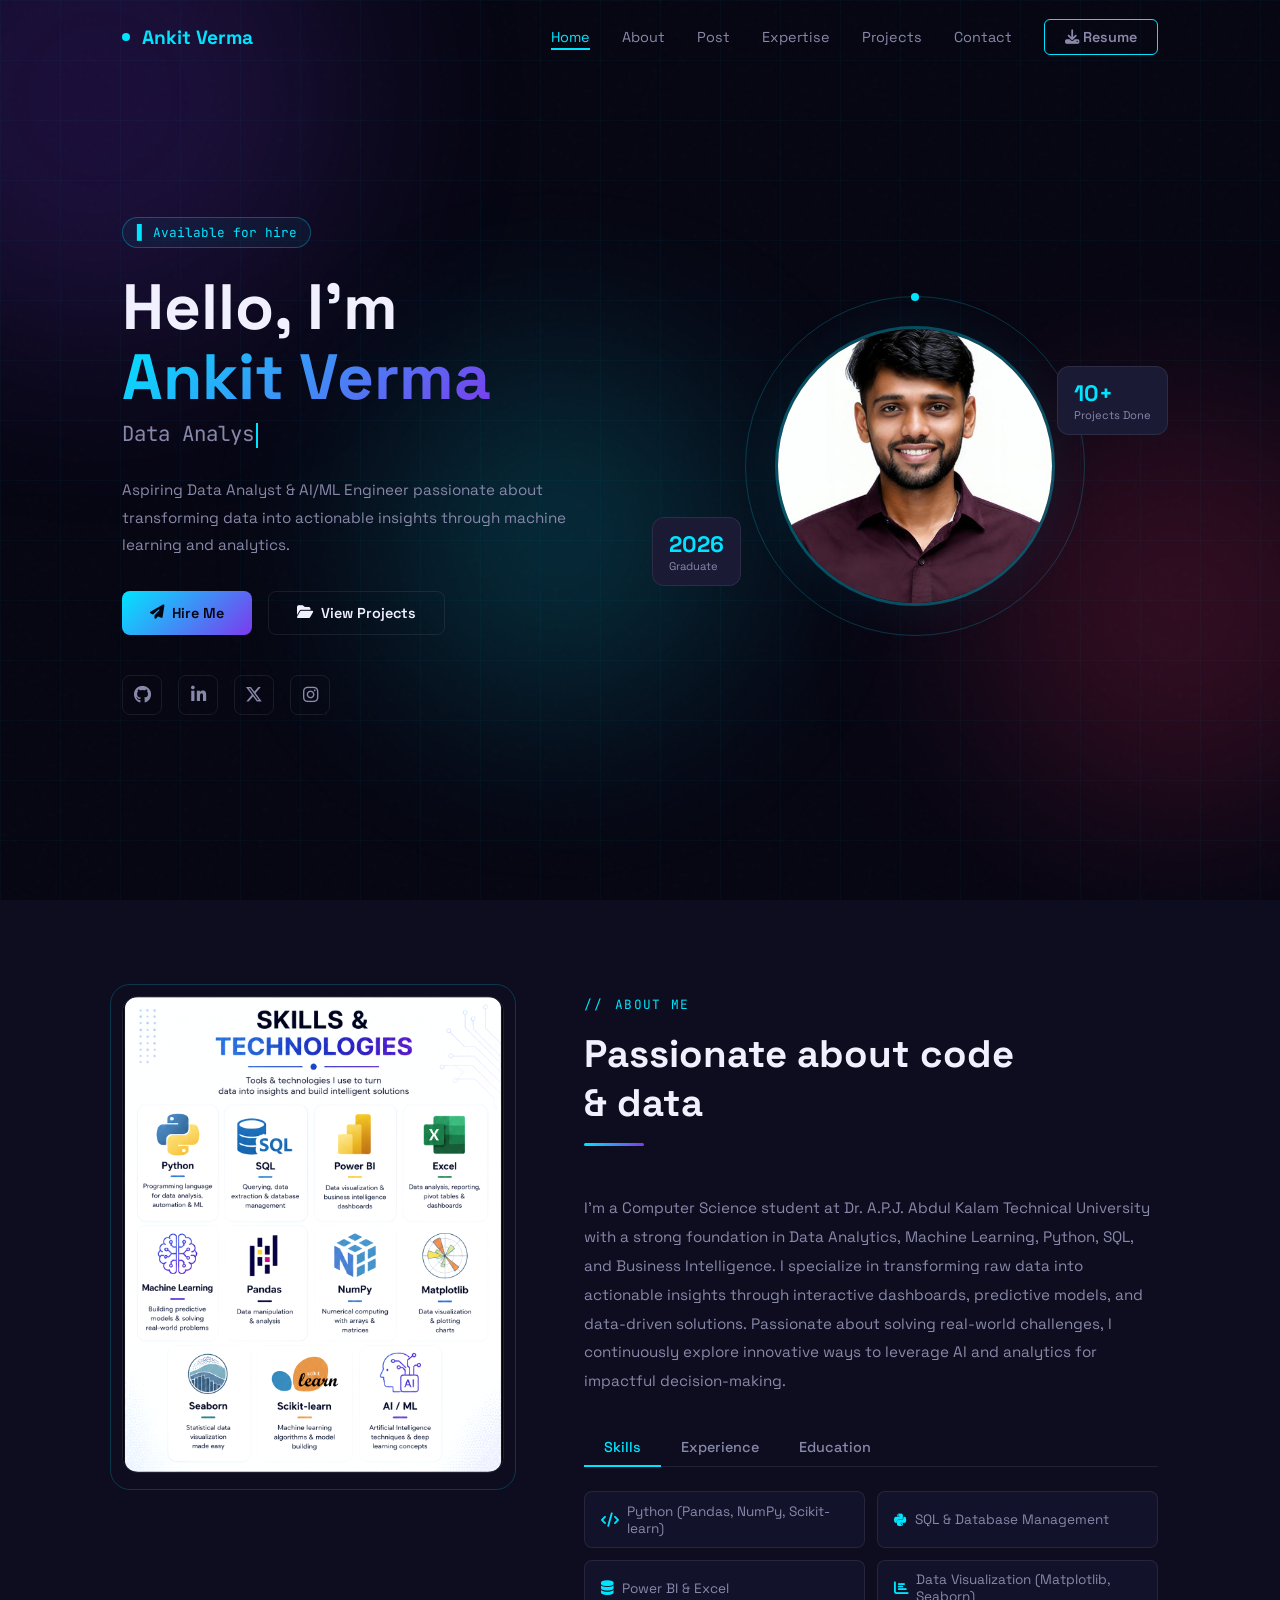
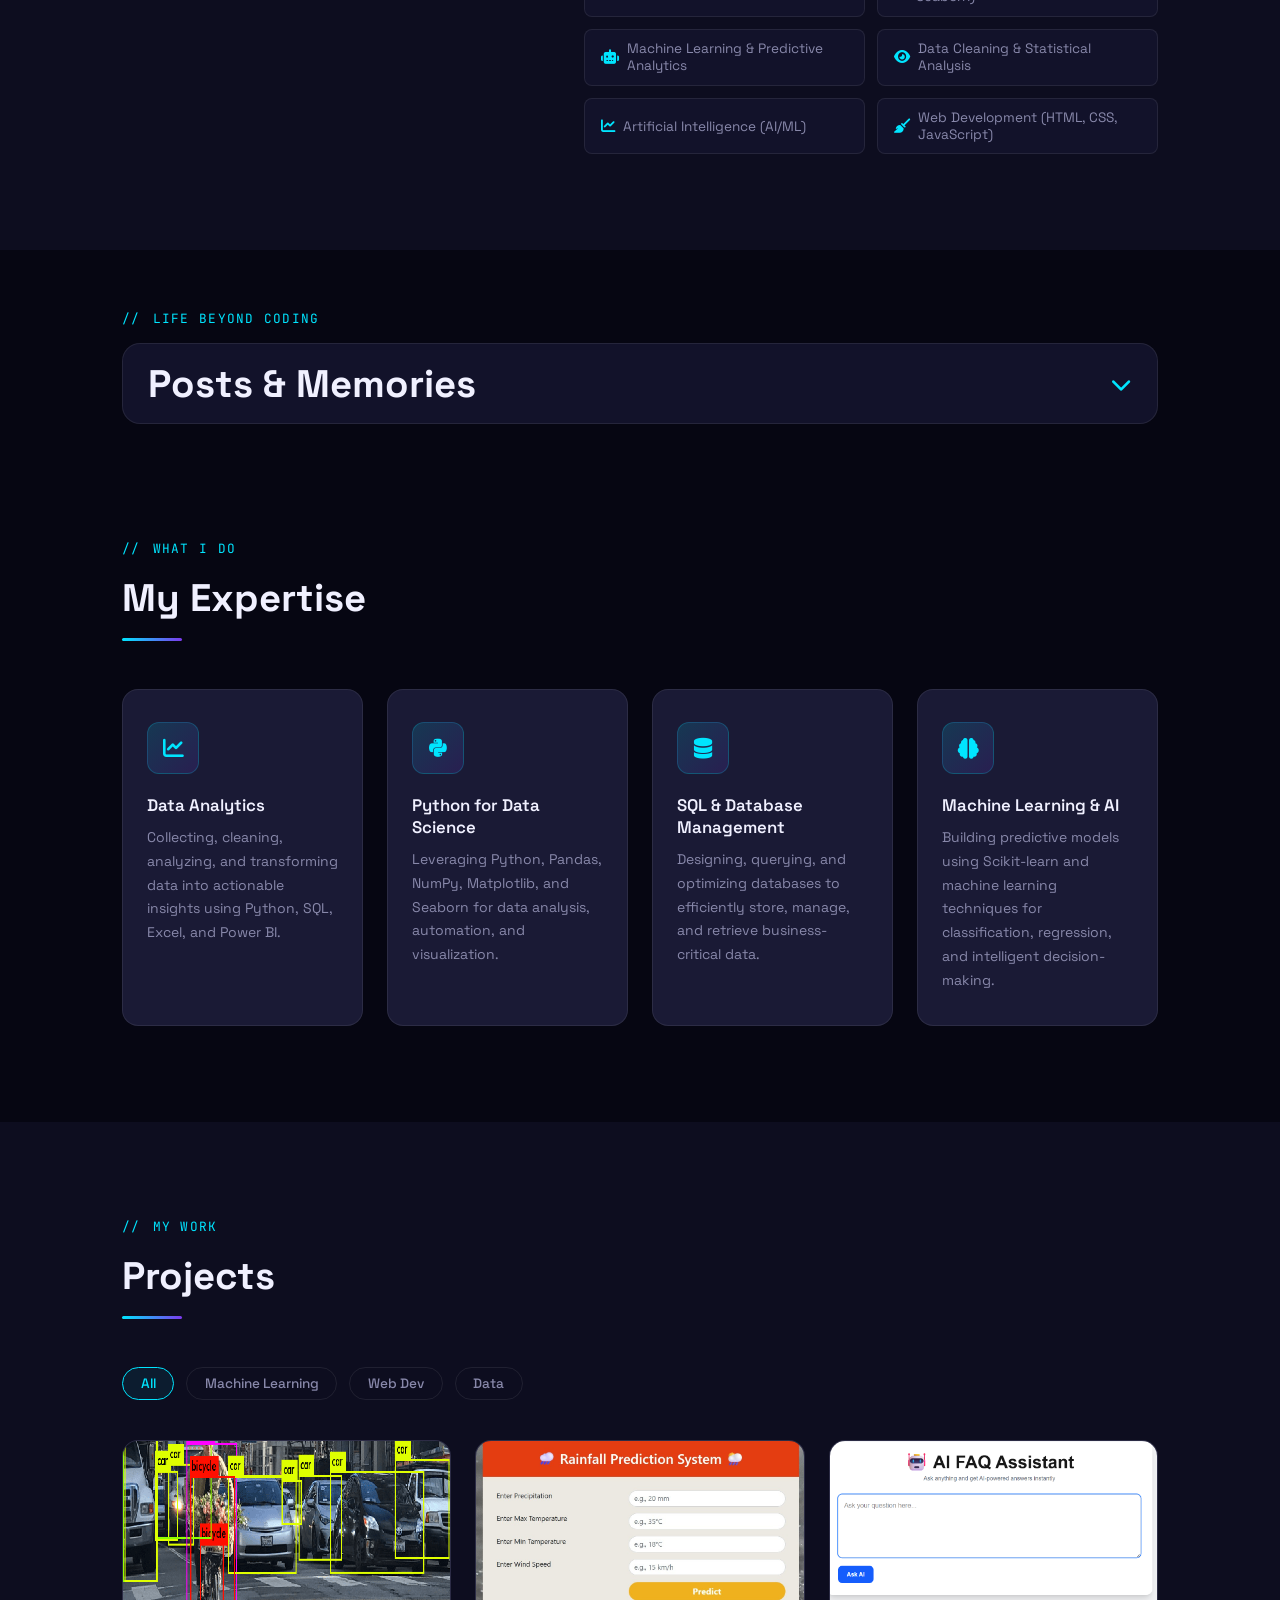
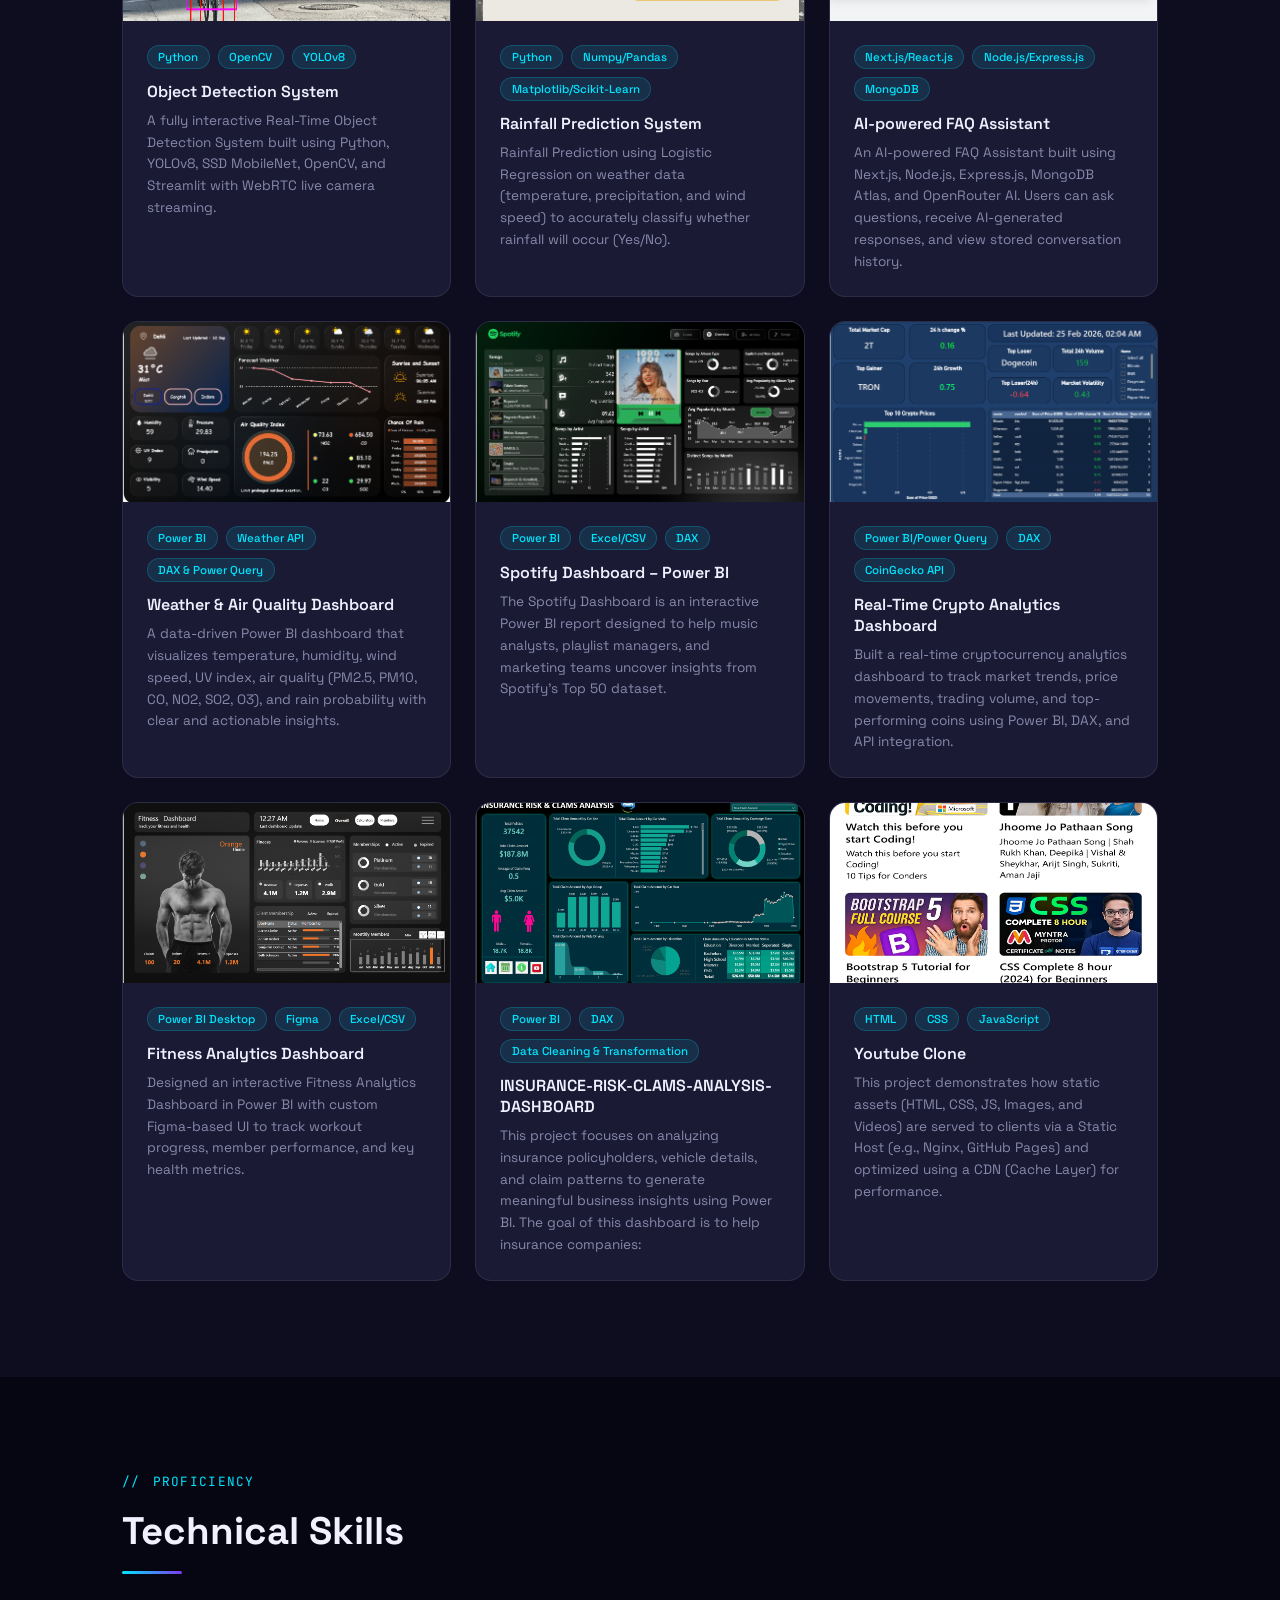
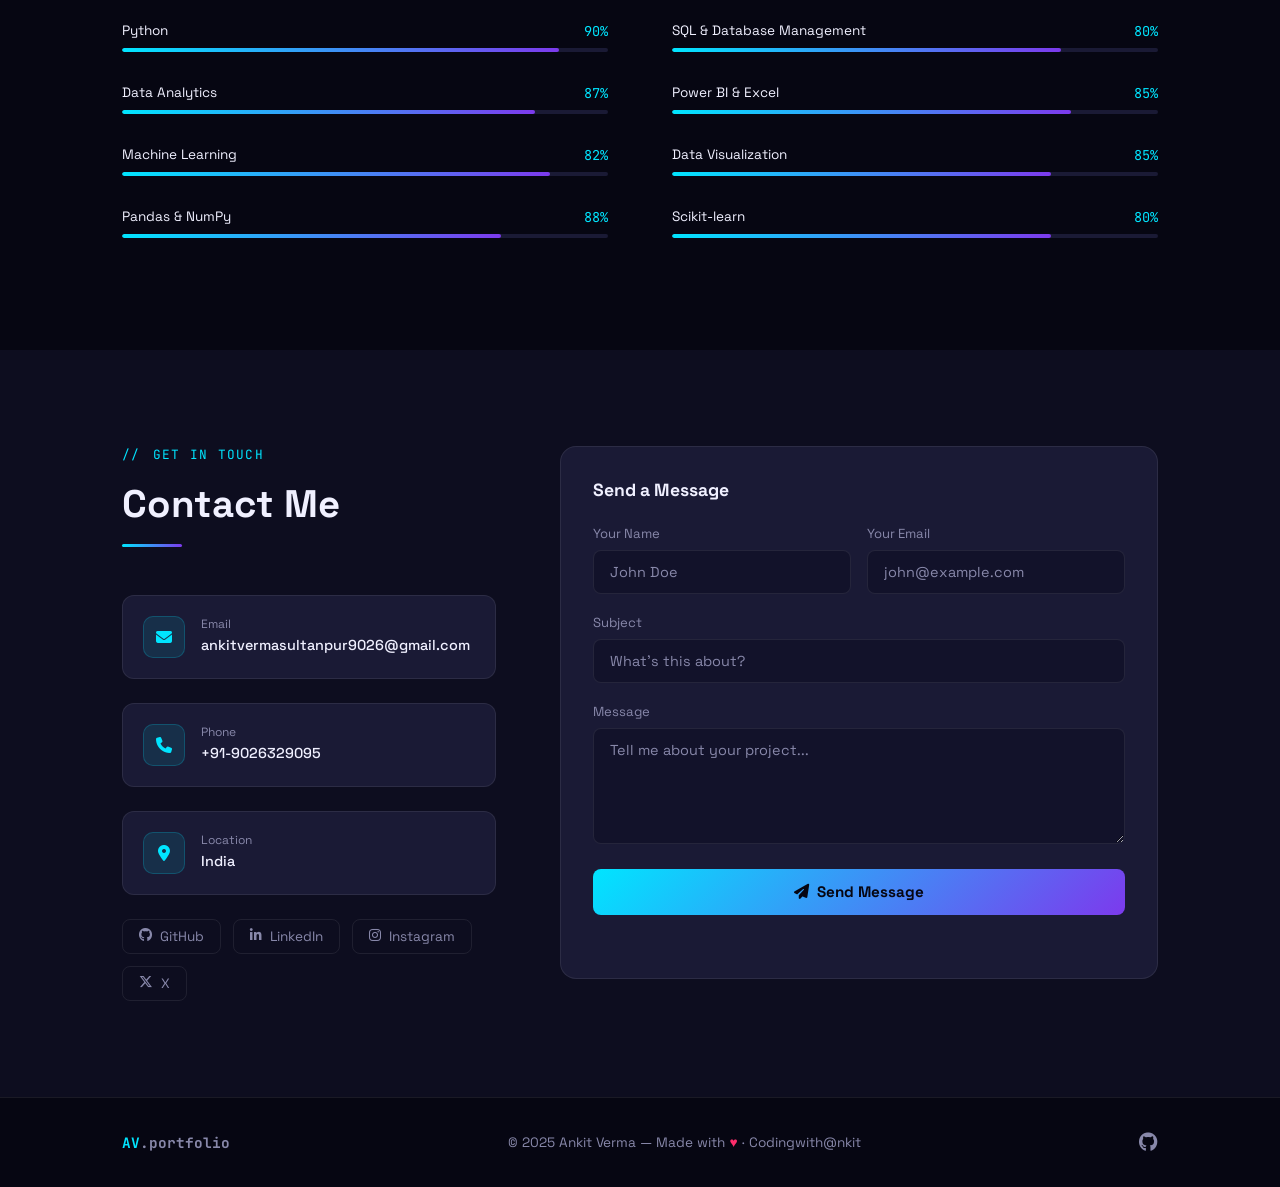
==== commit 55a664a1: "Updated portfolio" ====
--- a/index.html
+++ b/index.html
@@ -728,8 +728,8 @@
       <div class="hero-image-ring"></div>
       <img src="./images/passport_photo_compressed.jpg" alt="Ankit Verma" class="hero-img" onerror="this.style.background='linear-gradient(135deg,#00e5ff22,#7c3aed33)';this.src=''">
       <div class="hero-stats stat-1">
-        <div class="stat-num">3+</div>
-        <div class="stat-label">Years Coding</div>
+        <div class="stat-num">2026</div>
+        <div class="stat-label">Graduate</div>
       </div>
       <div class="hero-stats stat-2">
         <div class="stat-num">10+</div>
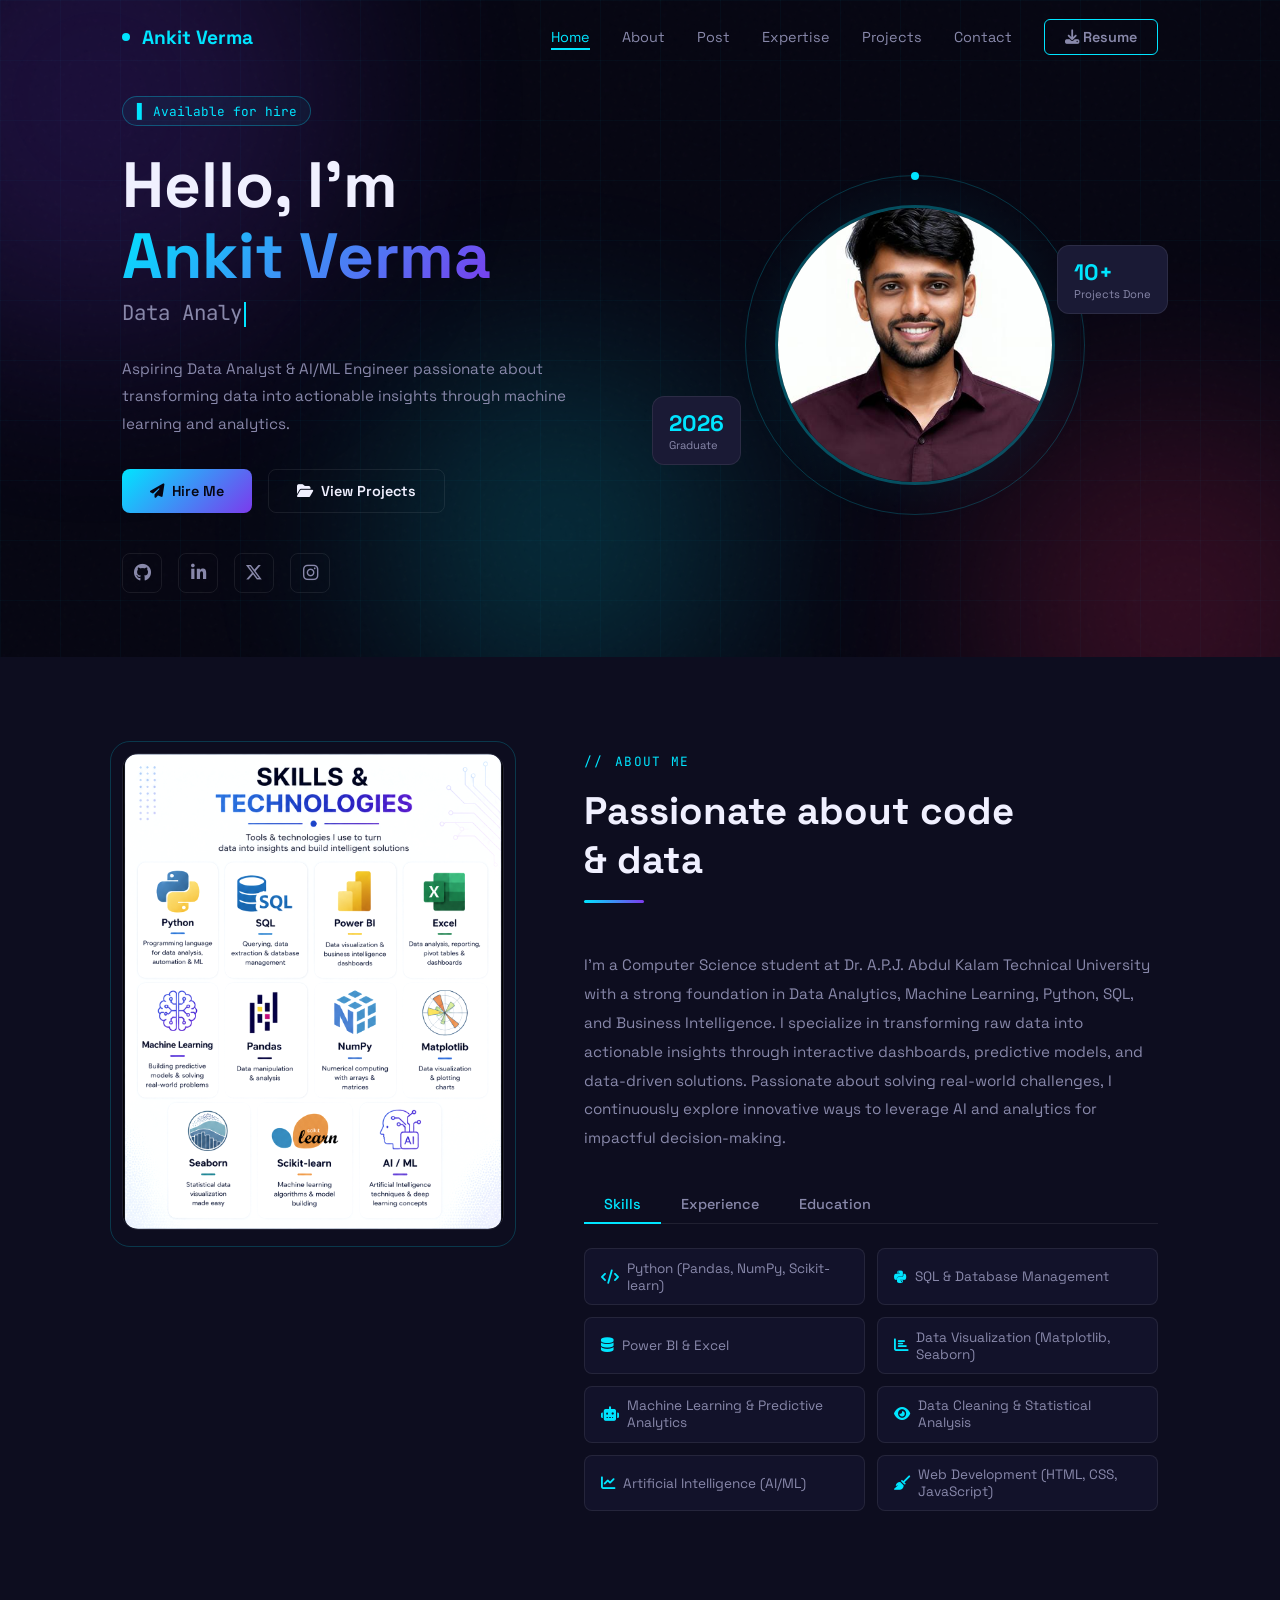
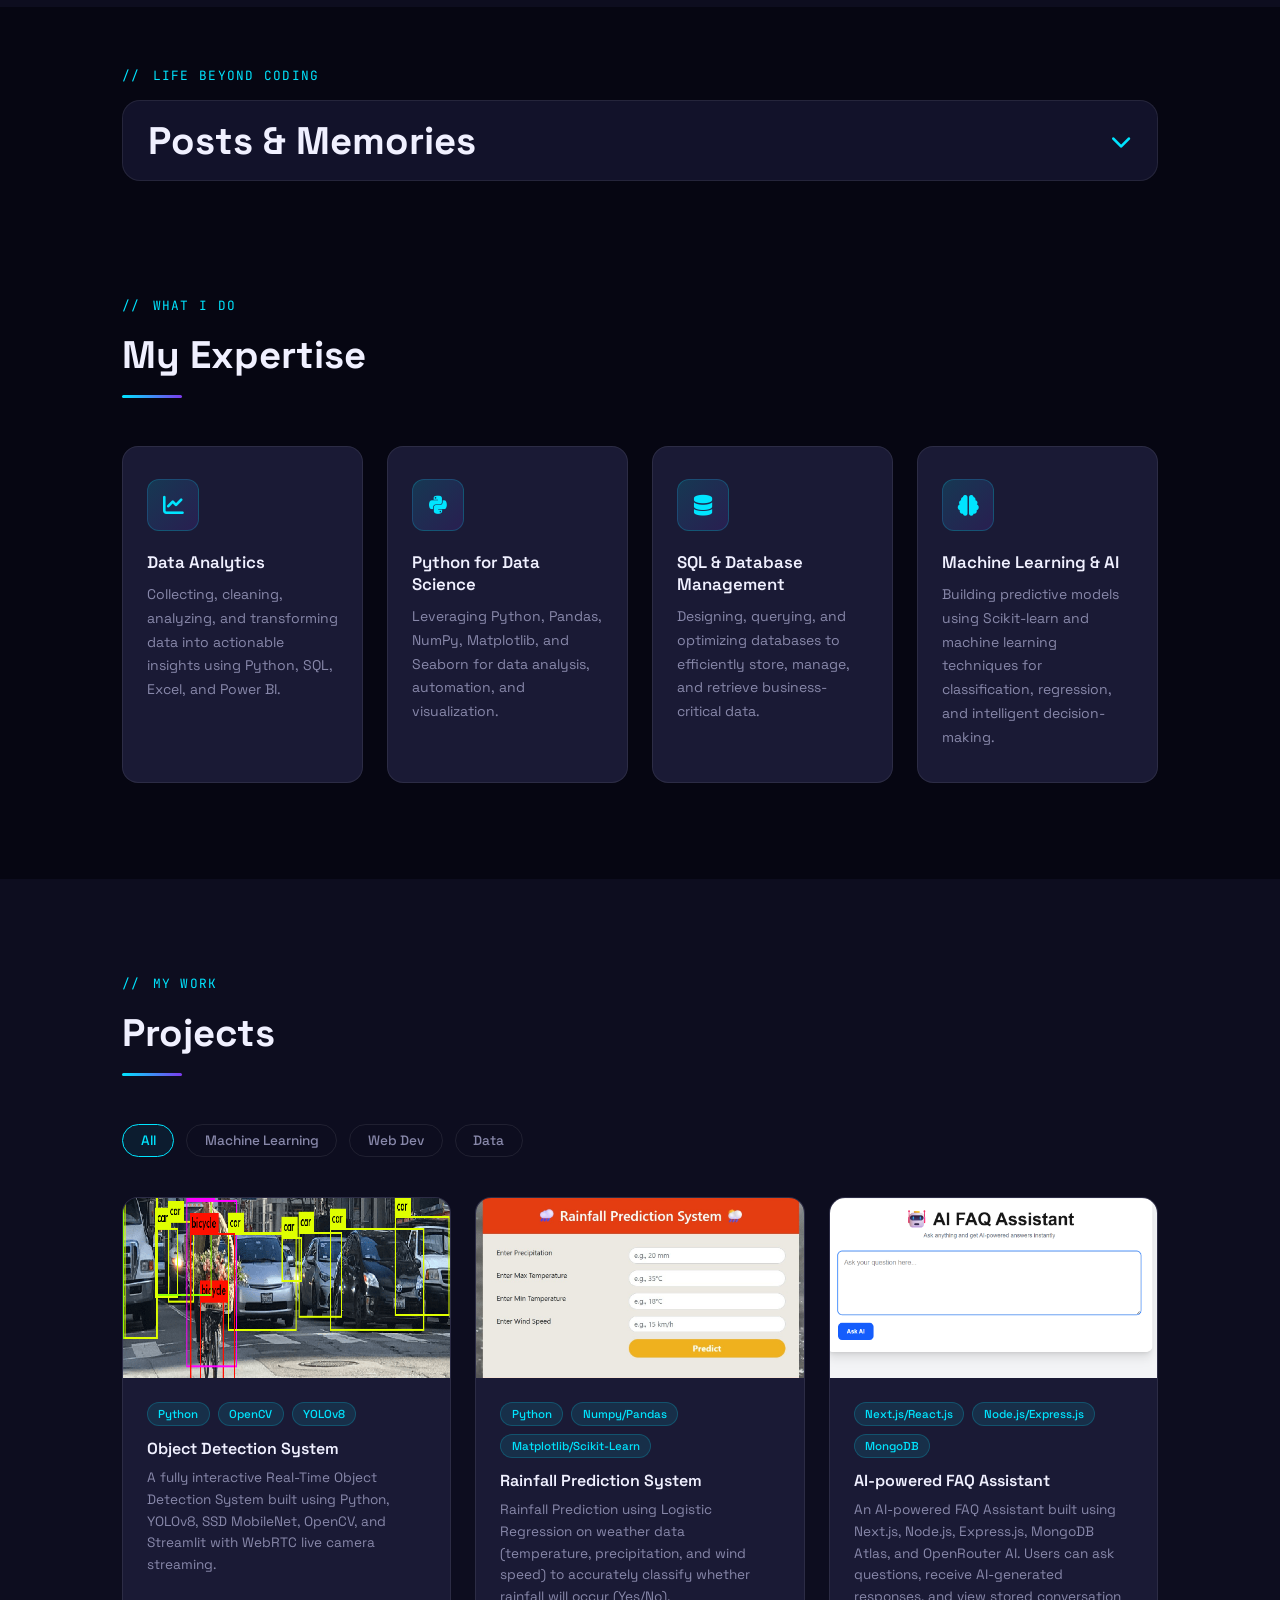
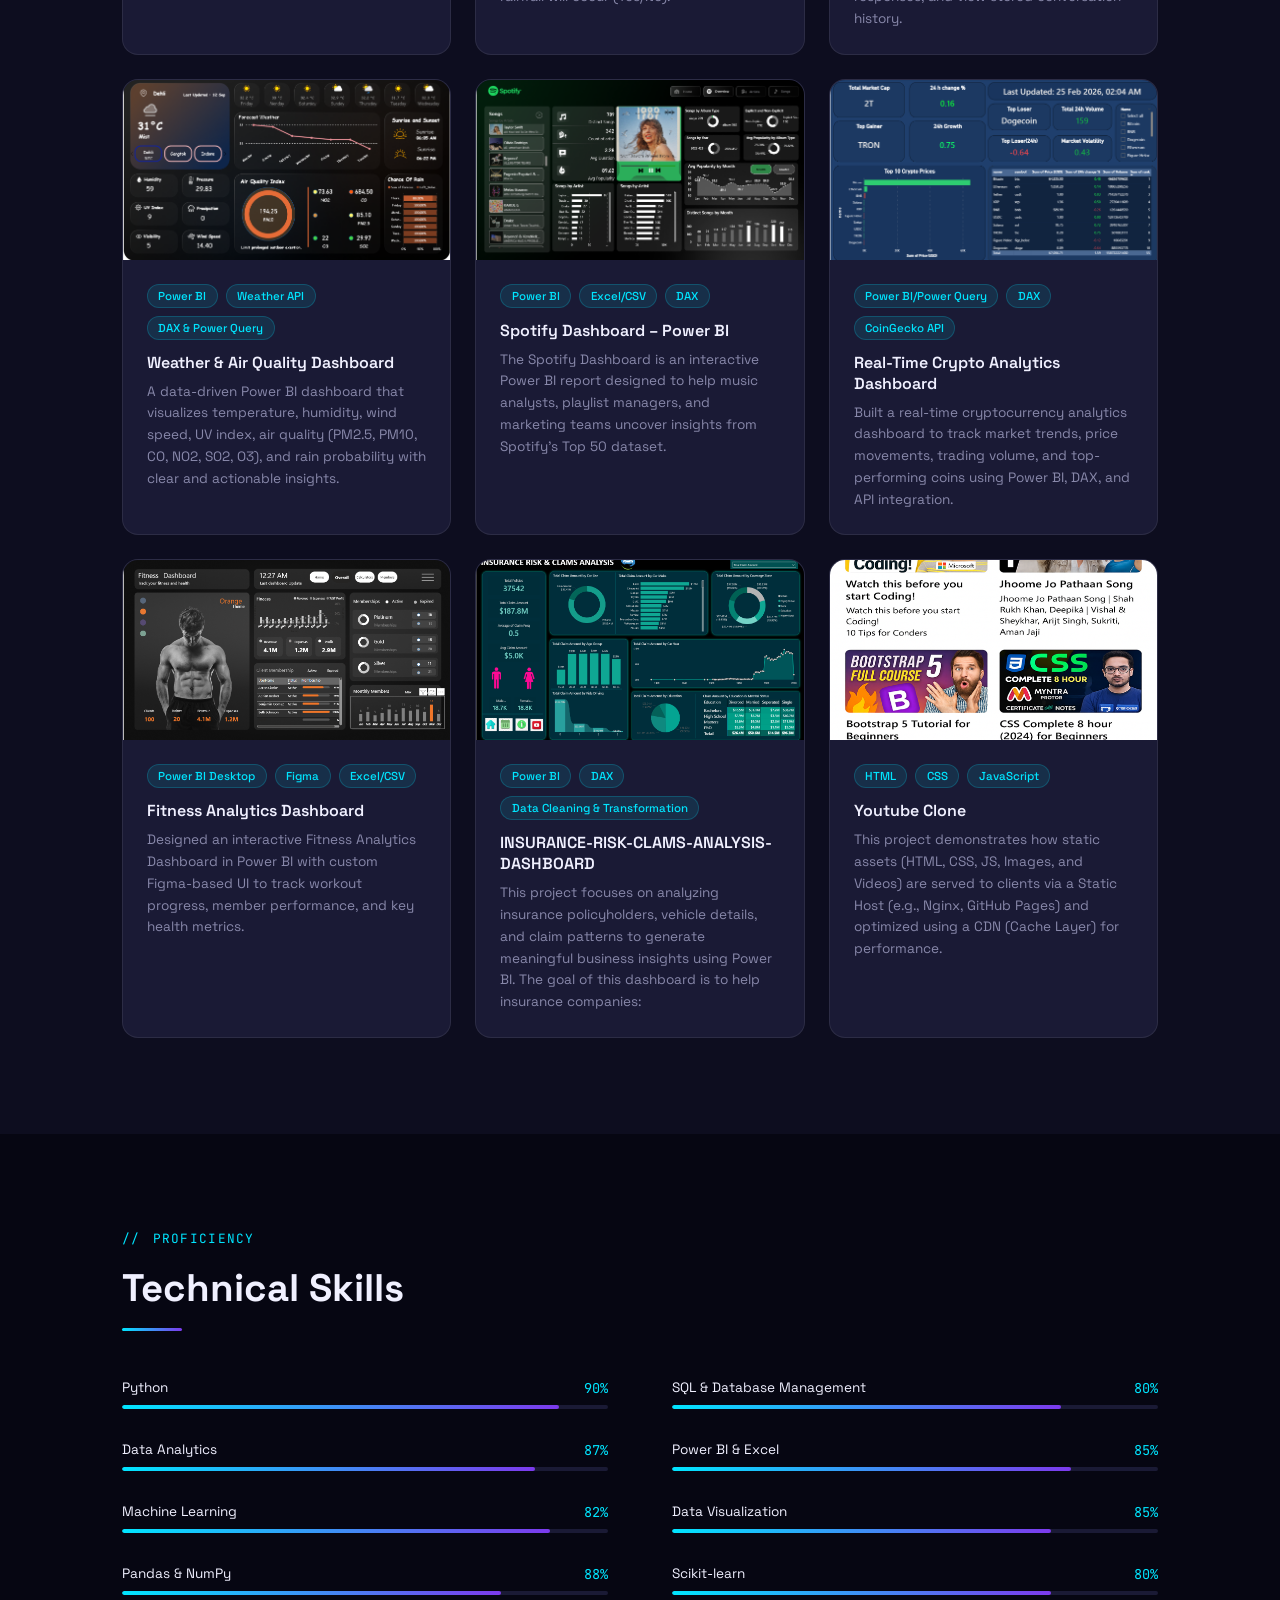
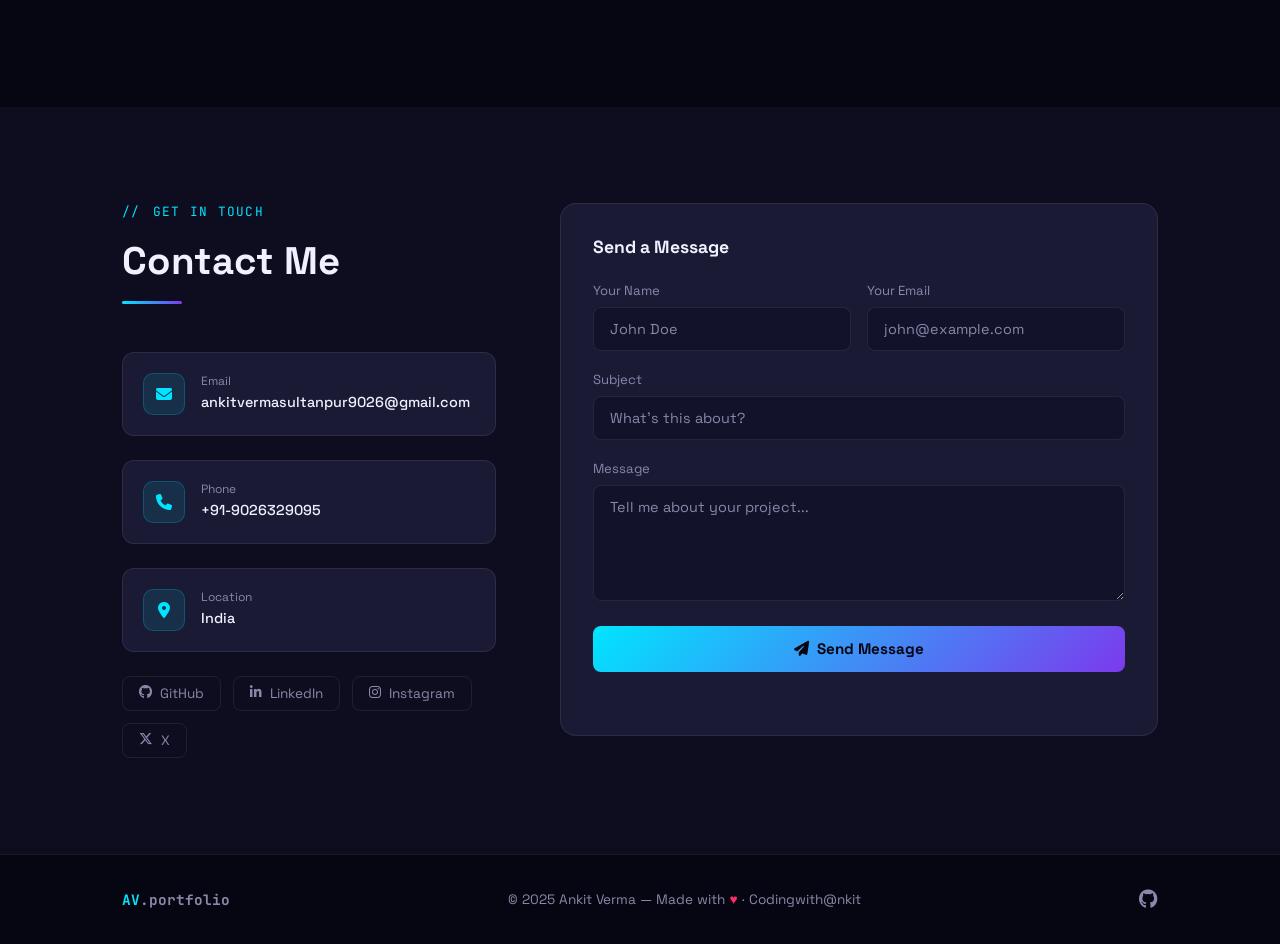
==== commit 471ef1e2: "Update portfolio" ====
--- a/index.html
+++ b/index.html
@@ -139,7 +139,7 @@
 
     /* ── Hero ── */
     #home {
-      min-height: 100vh;
+      min-height: 100vh,800px;
       display: flex; align-items: center;
       padding: 6rem 0 4rem;
     }
@@ -696,7 +696,7 @@
       <a href="#services">Expertise</a>
       <a href="#portfolio">Projects</a>
       <a href="#contact">Contact</a>
-      <a href="images/Resume (Ankit).pdf" download class="nav-cv"><i class="fas fa-download"></i> Resume</a>
+      <a href="images/Ankit verma Resume.pdf" download class="nav-cv"><i class="fas fa-download"></i> Resume</a>
     </div>
     <div class="hamburger" id="hamburger" onclick="toggleMenu()">
       <span></span><span></span><span></span>
@@ -911,7 +911,7 @@
       </div>
 
       <!-- Post Card 3 -->
-      <div class="post-card reveal">
+      <!--div class="post-card reveal">
         <div class="post-header">
           <img src="images/profile.jpg"alt="Profile" class="post-avatar">
 
@@ -935,7 +935,7 @@
           <span><i class="fas fa-calendar"></i> April- 2026</span>
           <span><i class="fas fa-tag"></i> 📍 Nainital, Uttarakhand</span>
         </div>
-      </div>
+      </div>-->
 
 
       <!-- Post Card 4 -->
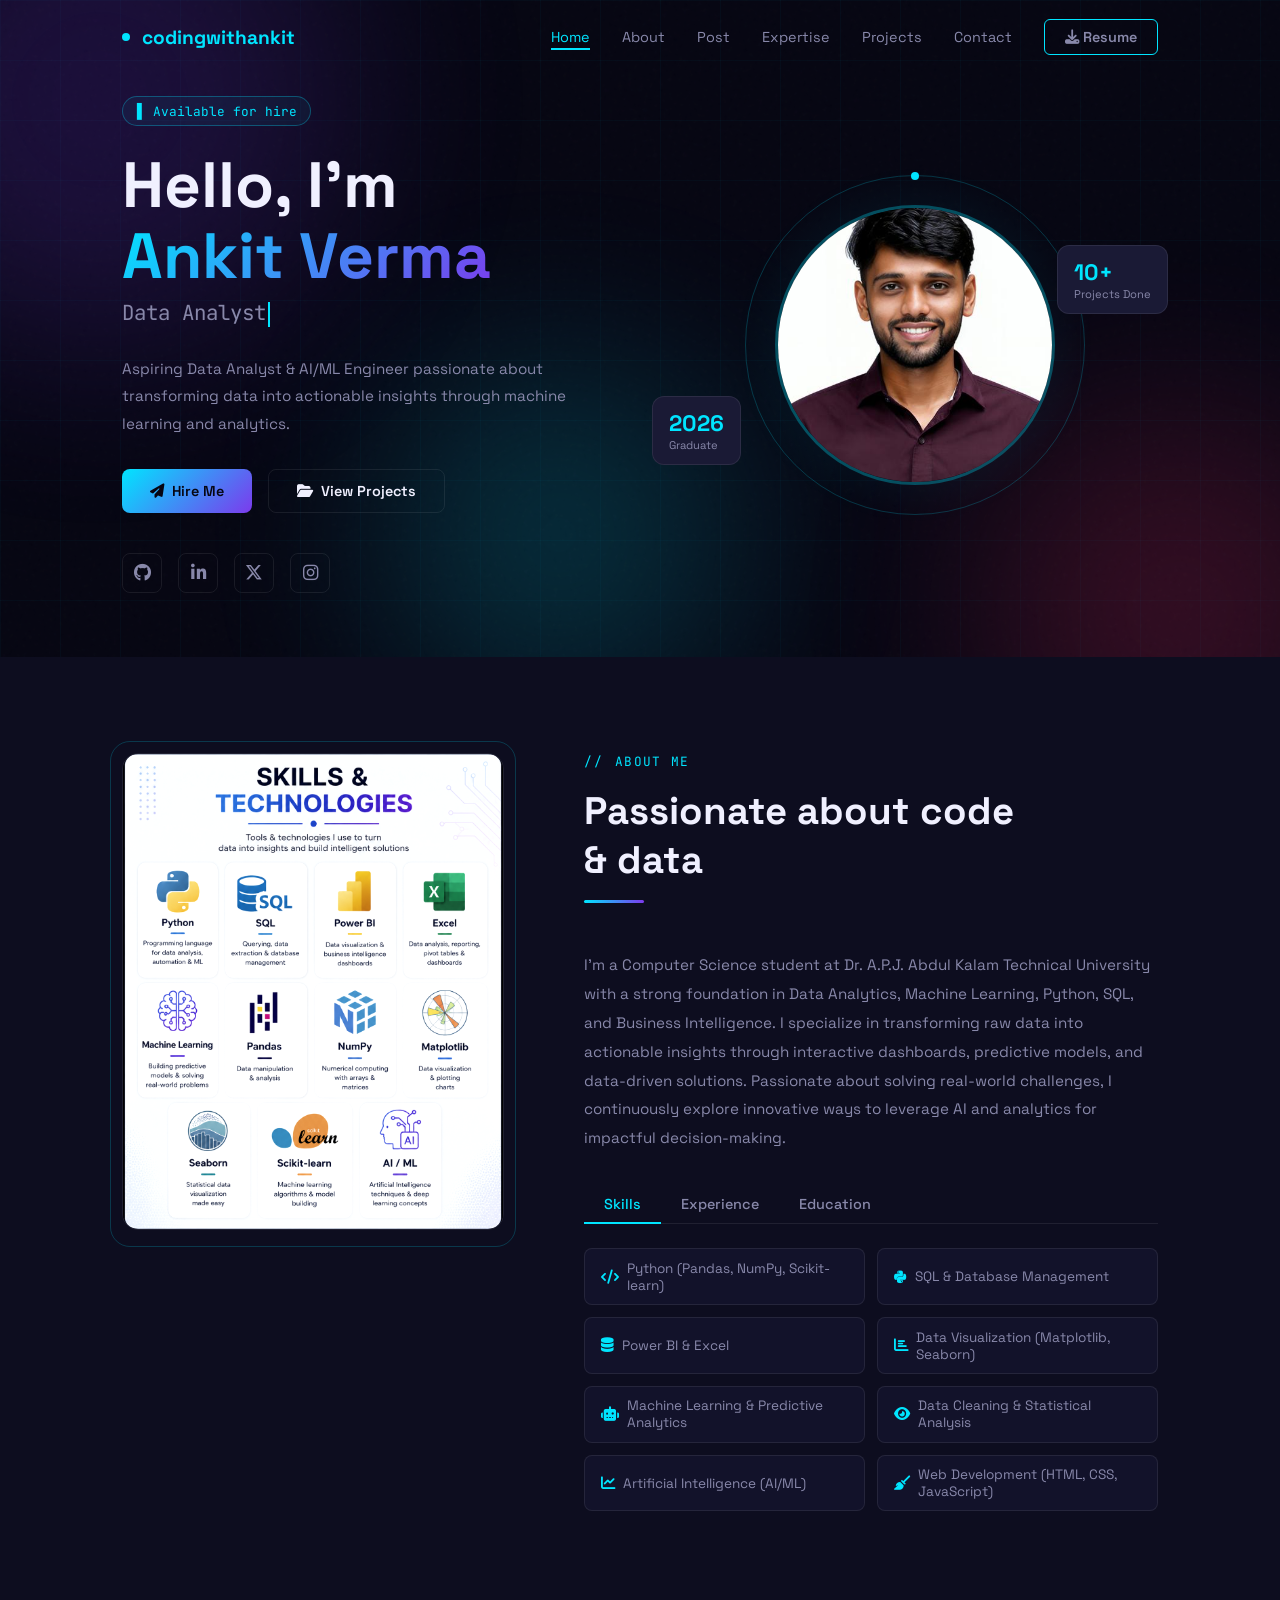
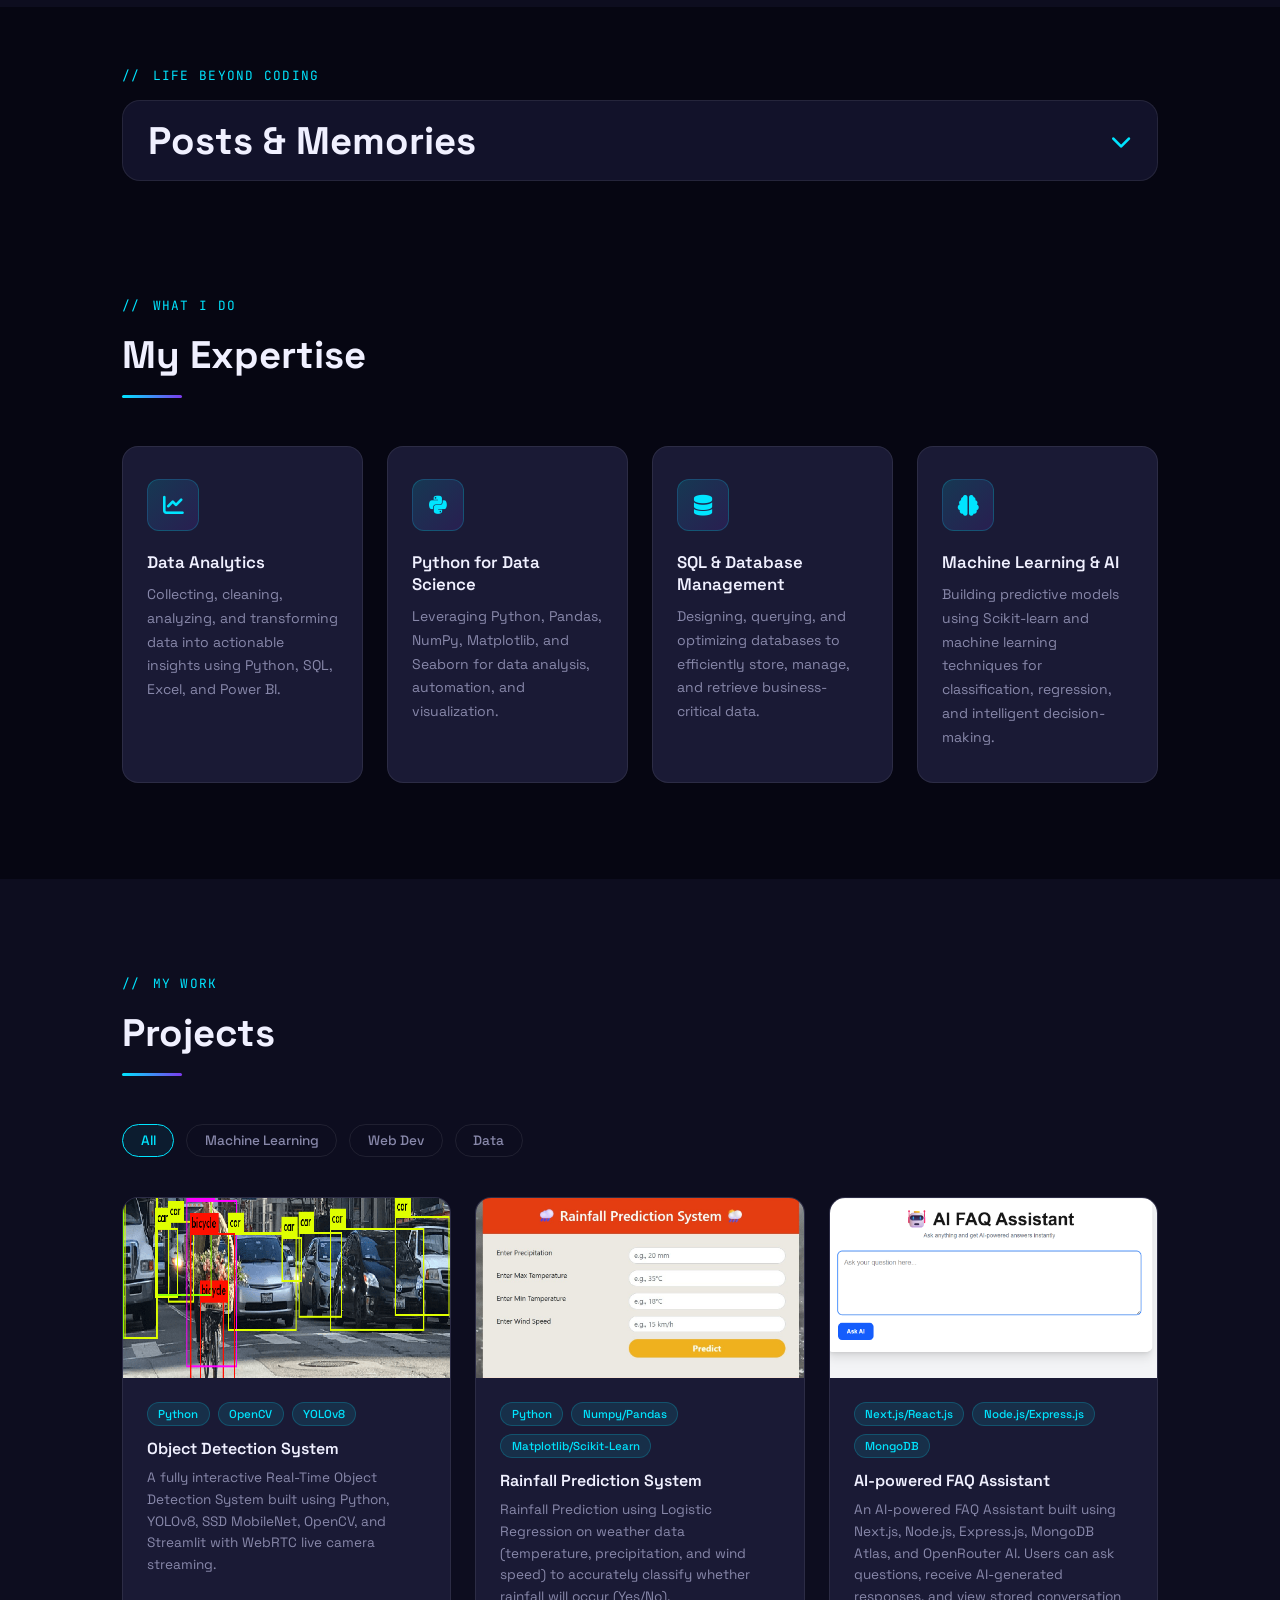
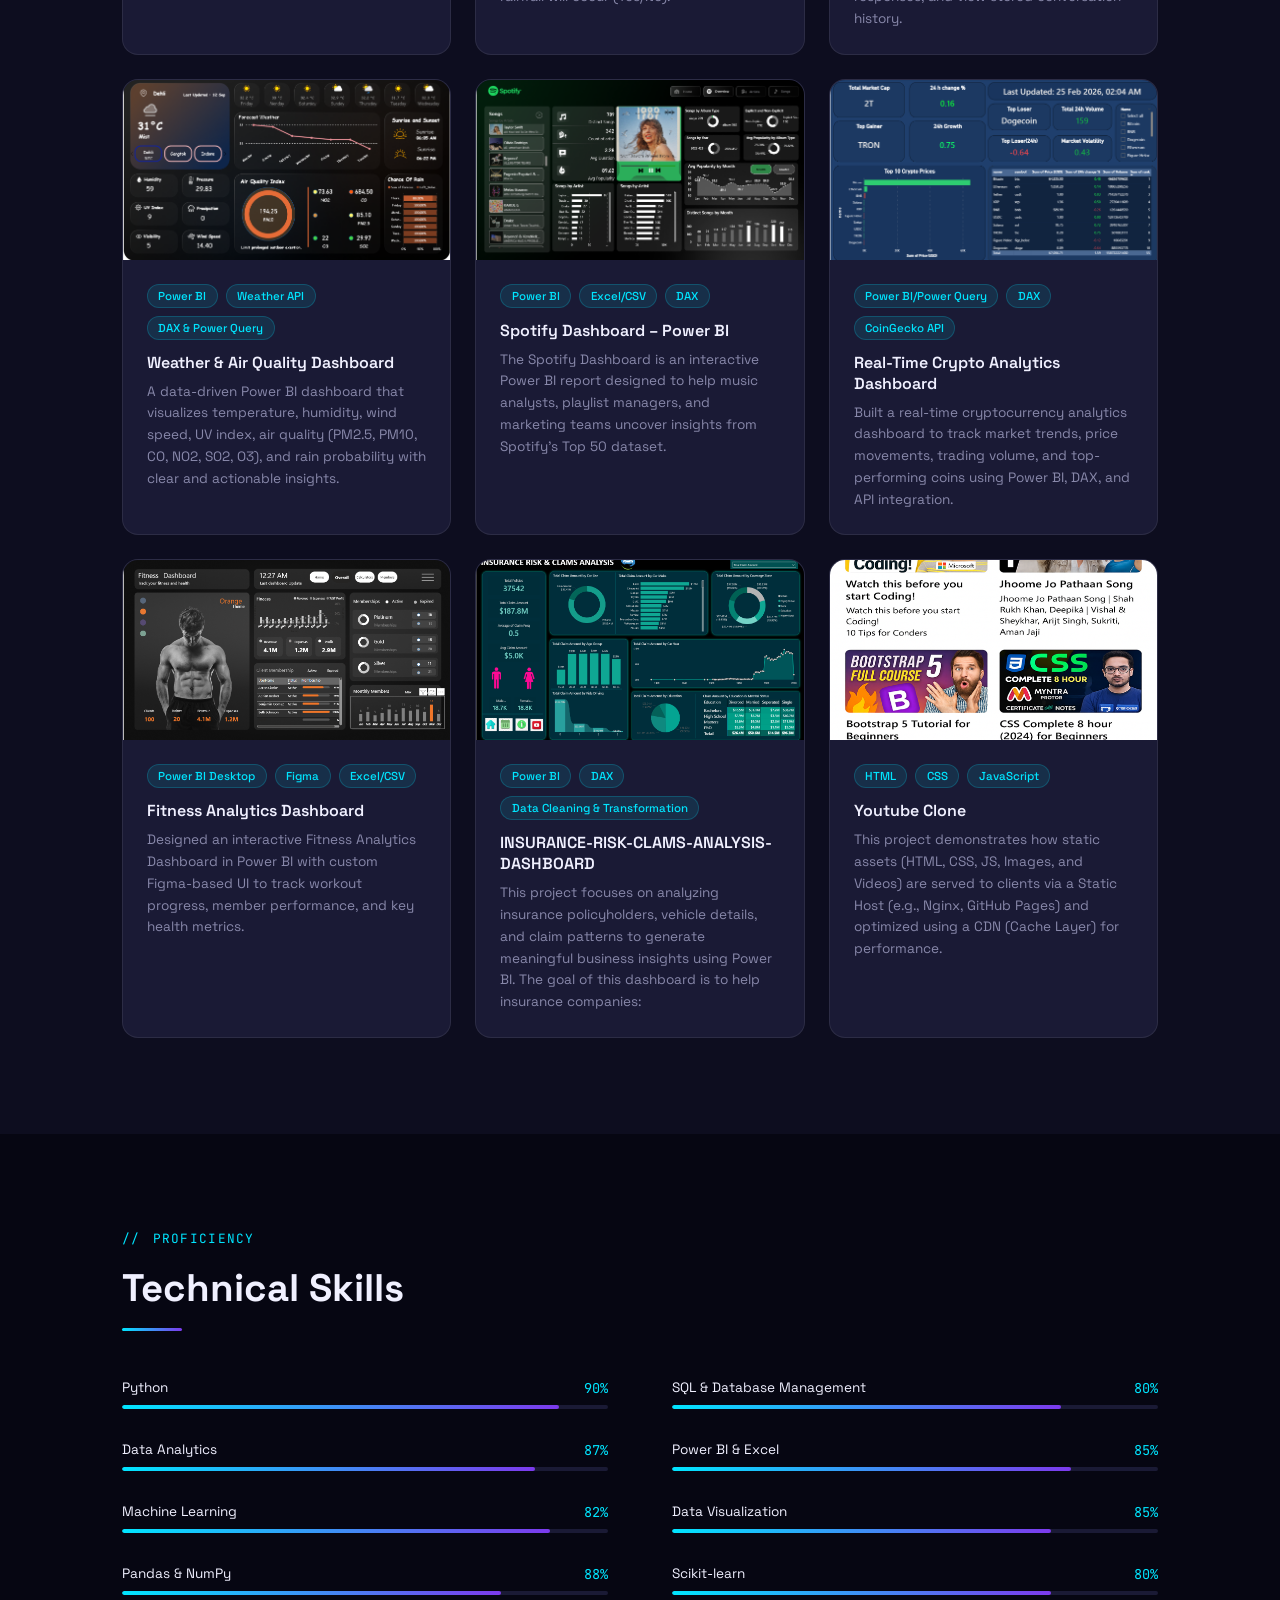
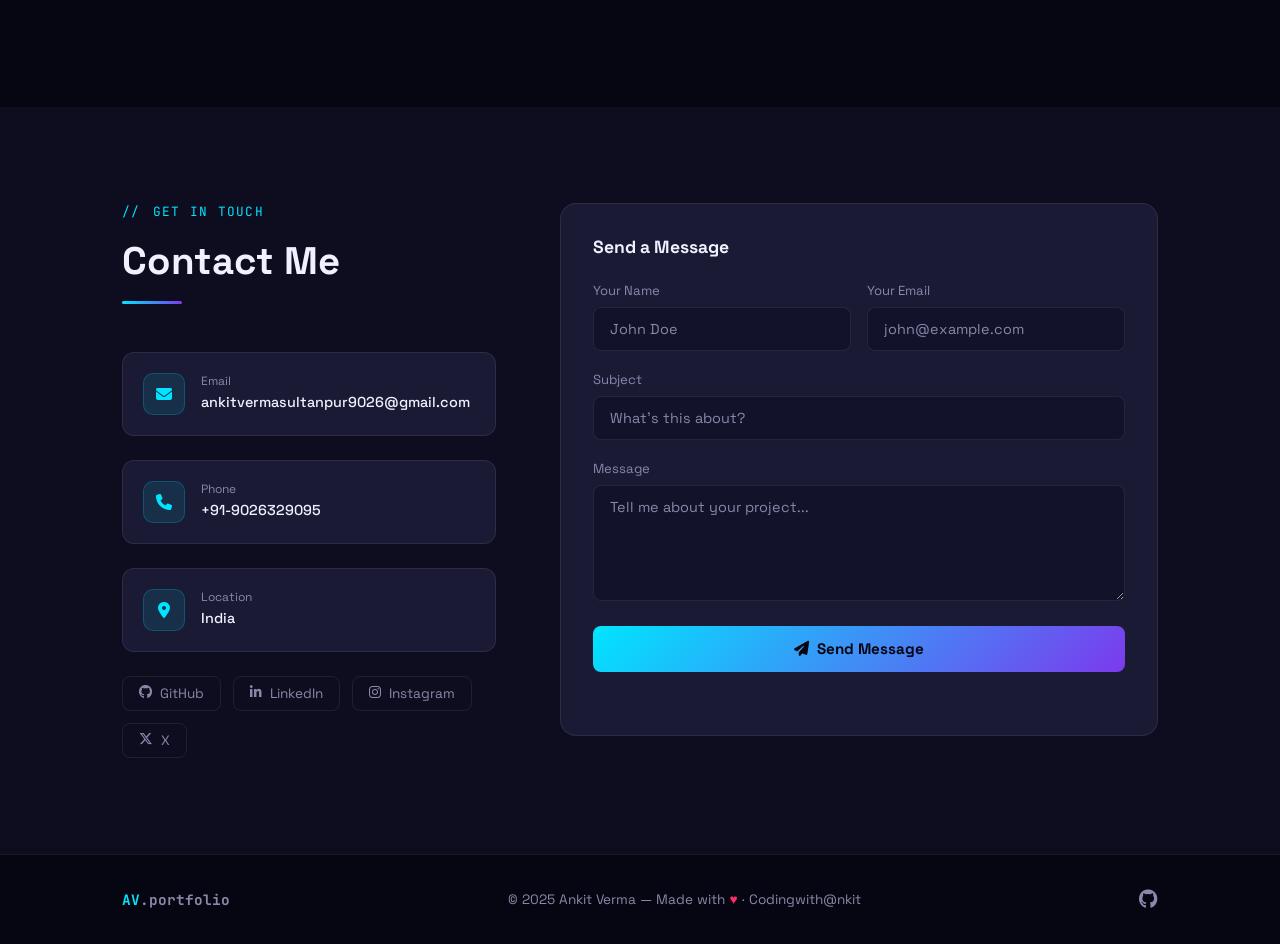
==== commit 6d78a026: "Update portfolio" ====
--- a/index.html
+++ b/index.html
@@ -670,12 +670,12 @@
 </head>
 <body>
 
-<!-- Loading screen -->
+<!-- Loading screen 
 <div id="loader">
   <div class="loader-logo">AV<span style="color:var(--purple)">.</span></div>
   <div class="loader-bar"><div class="loader-fill"></div></div>
   <p style="font-size:0.8rem;color:var(--muted);font-family:var(--mono)">Initializing portfolio...</p>
-</div>
+</div>-->
 
 <!-- Background effects -->
 <div class="orb orb-1"></div>
@@ -687,7 +687,7 @@
   <div class="container">
     <div class="nav-brand">
       <div class="nav-brand-dot"></div>
-      <span>Ankit<span> Verma</span></span>
+      <span>codingwithankit</span>
     </div>
     <div class="nav-links" id="navLinks">
       <a href="#home">Home</a>
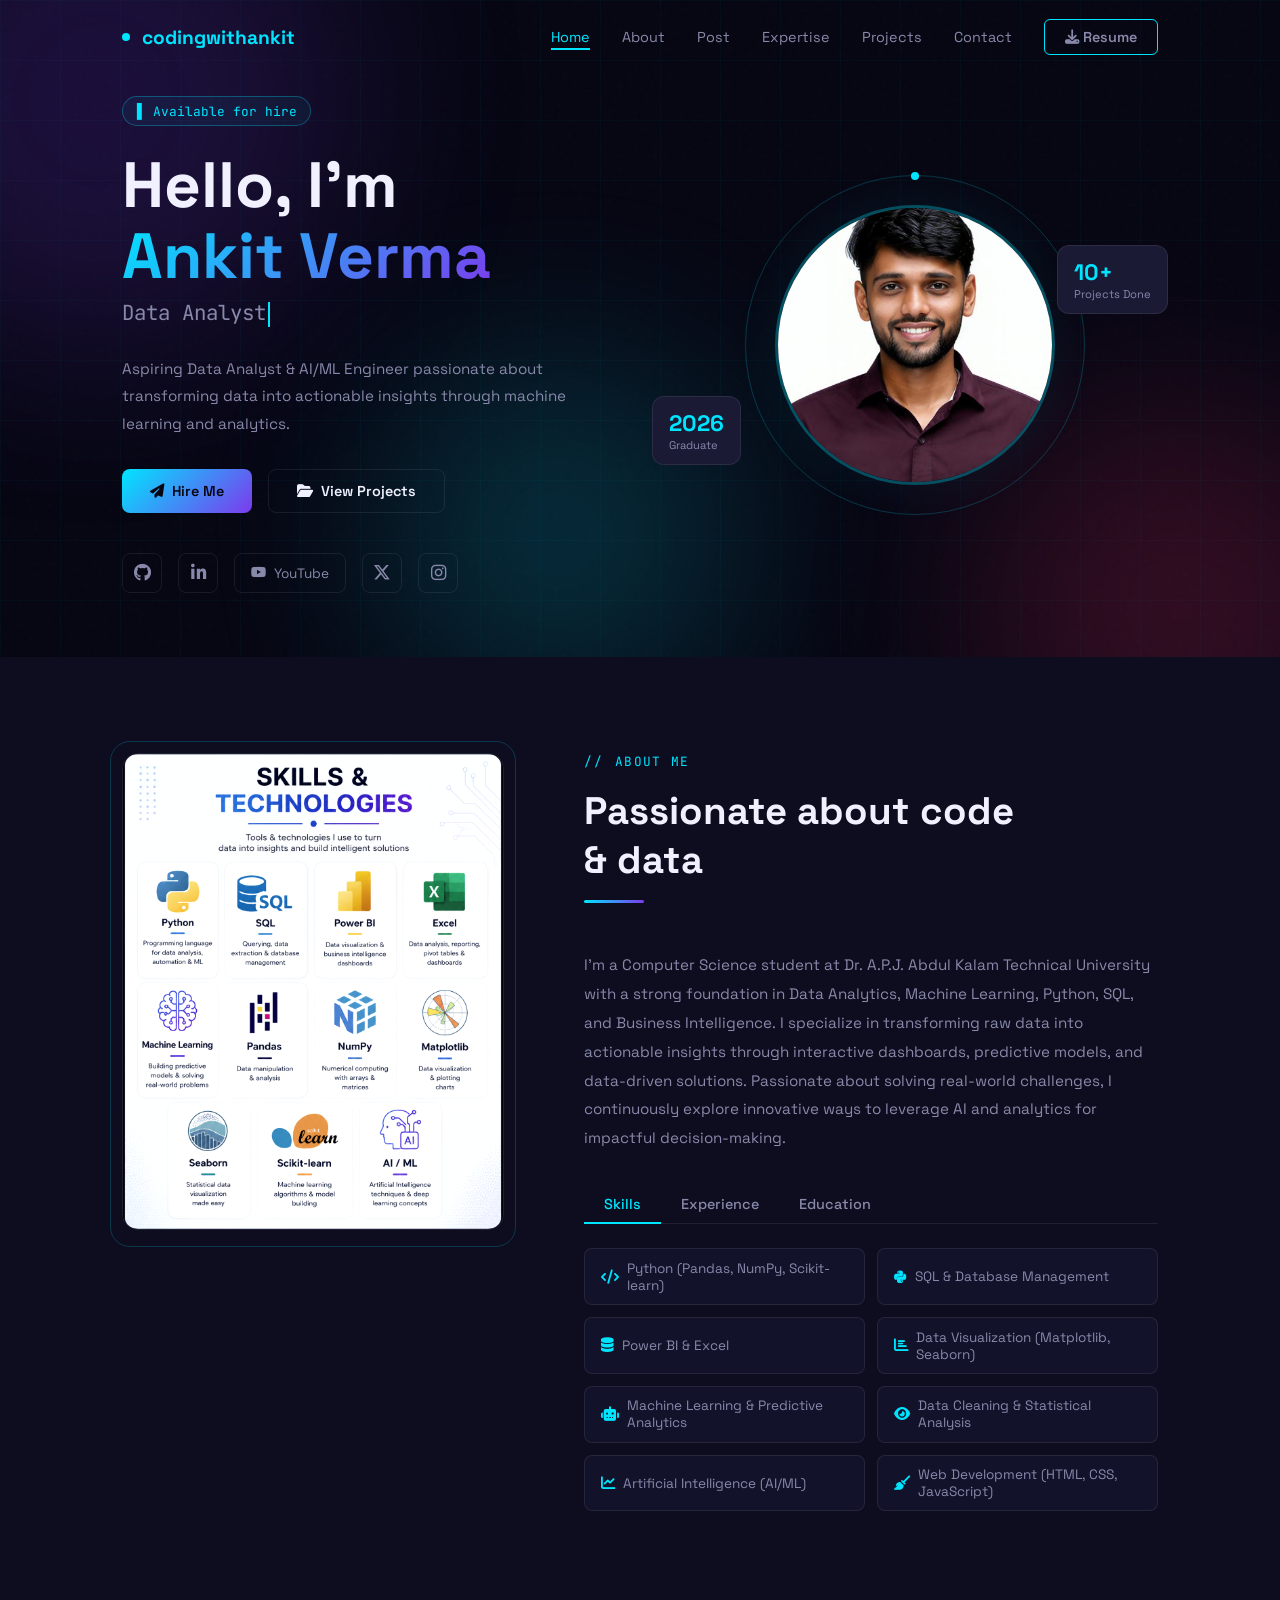
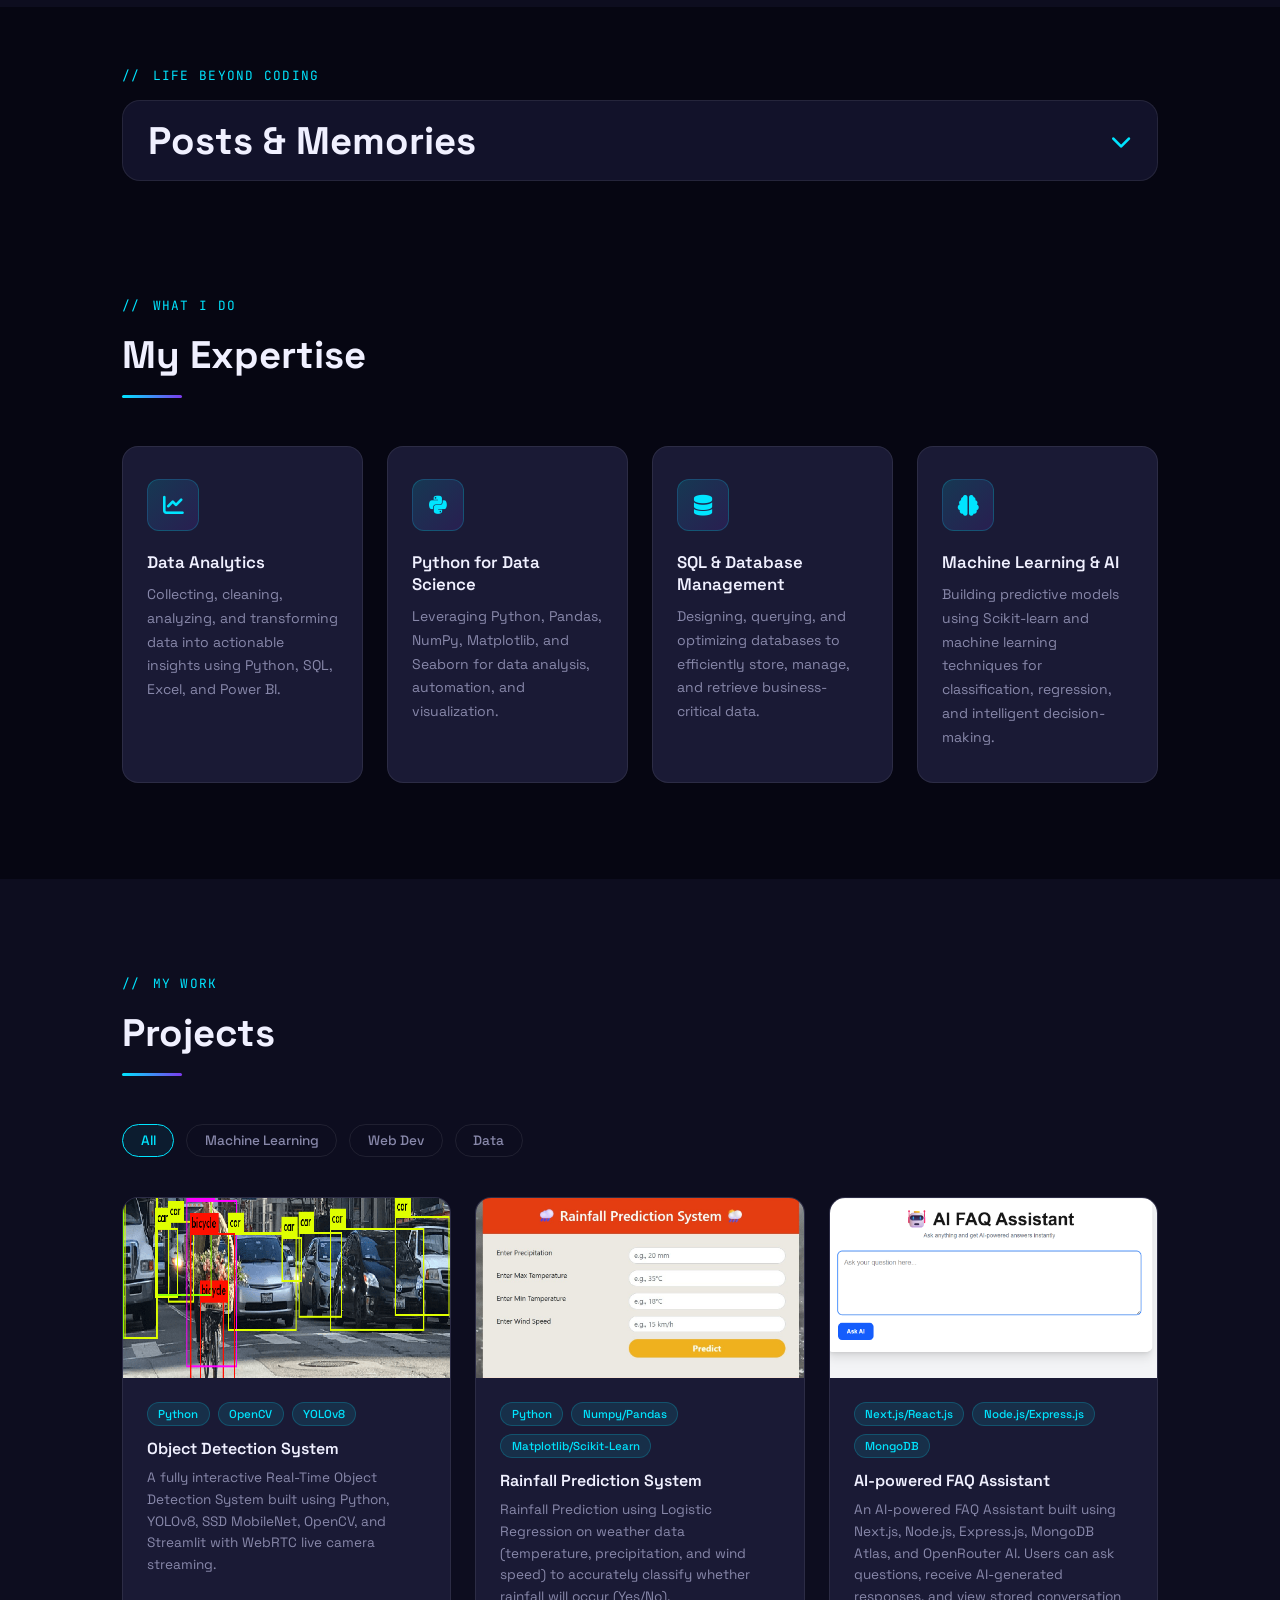
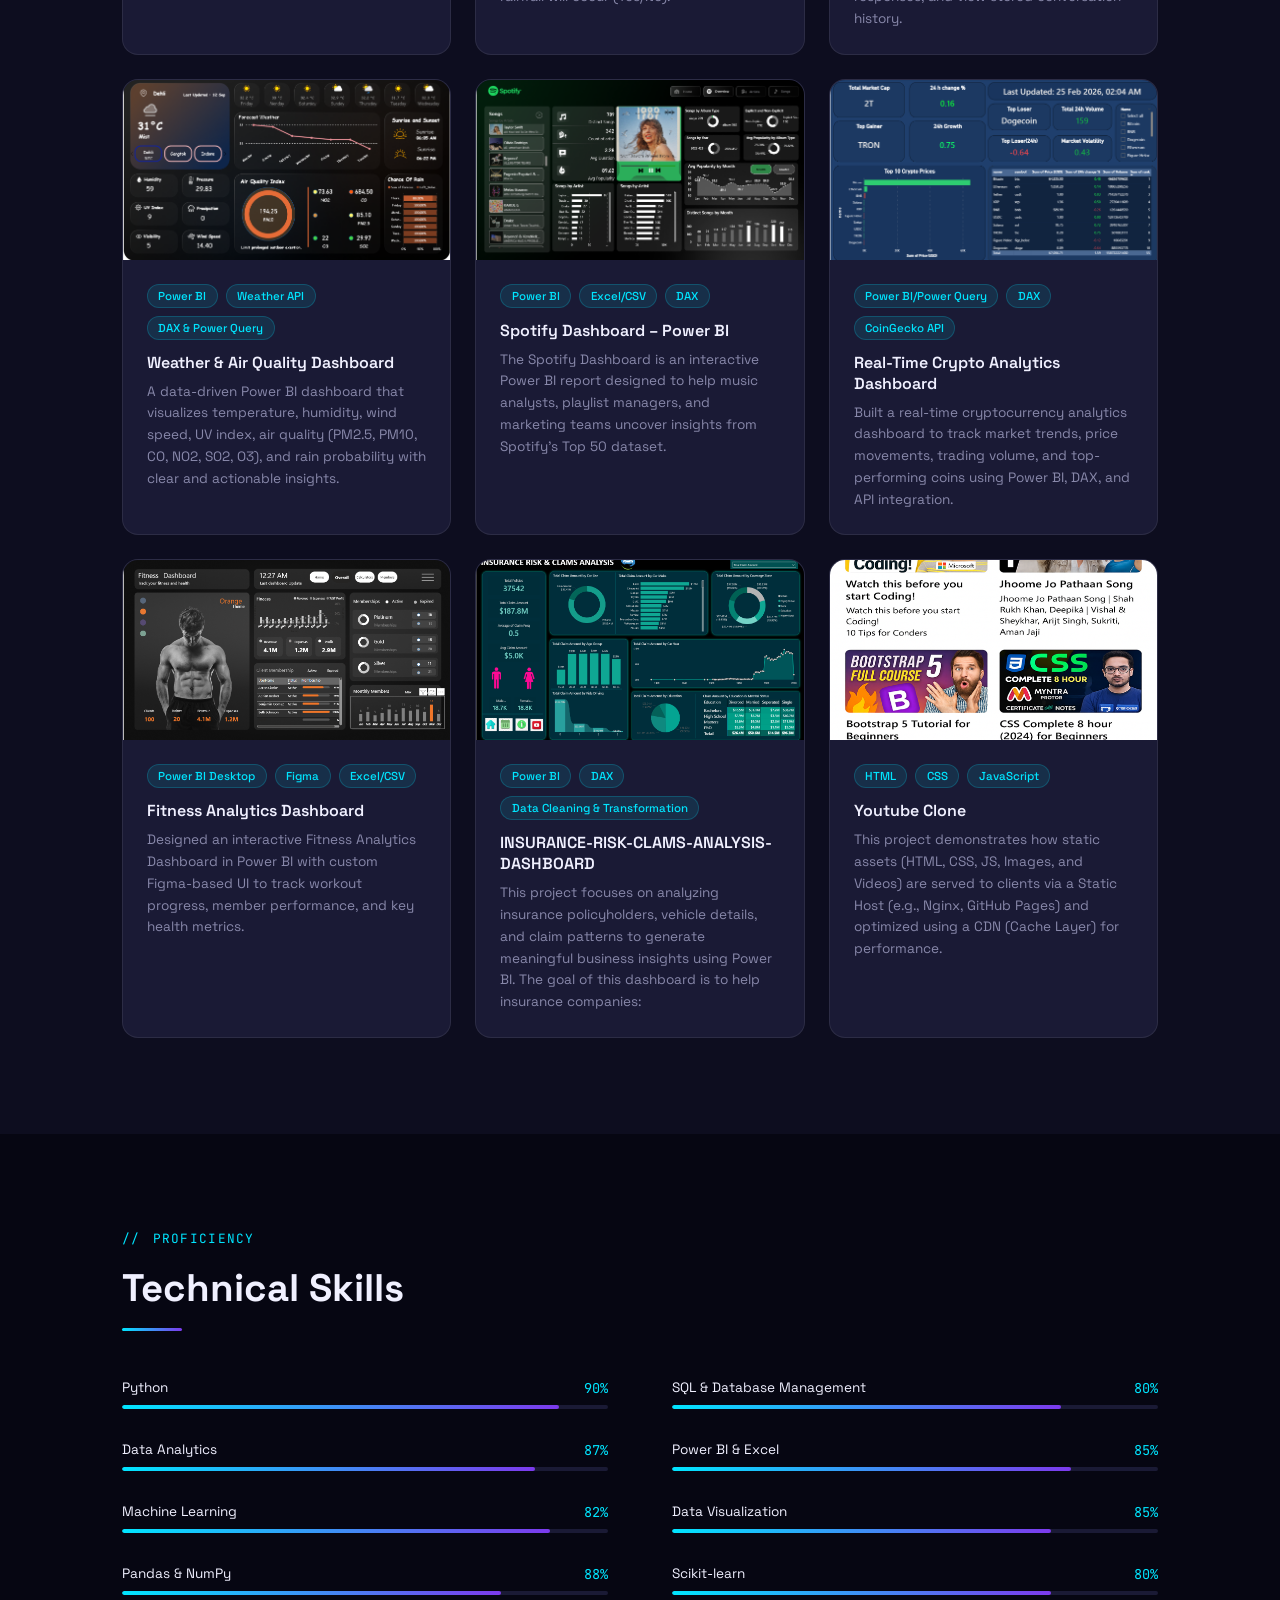
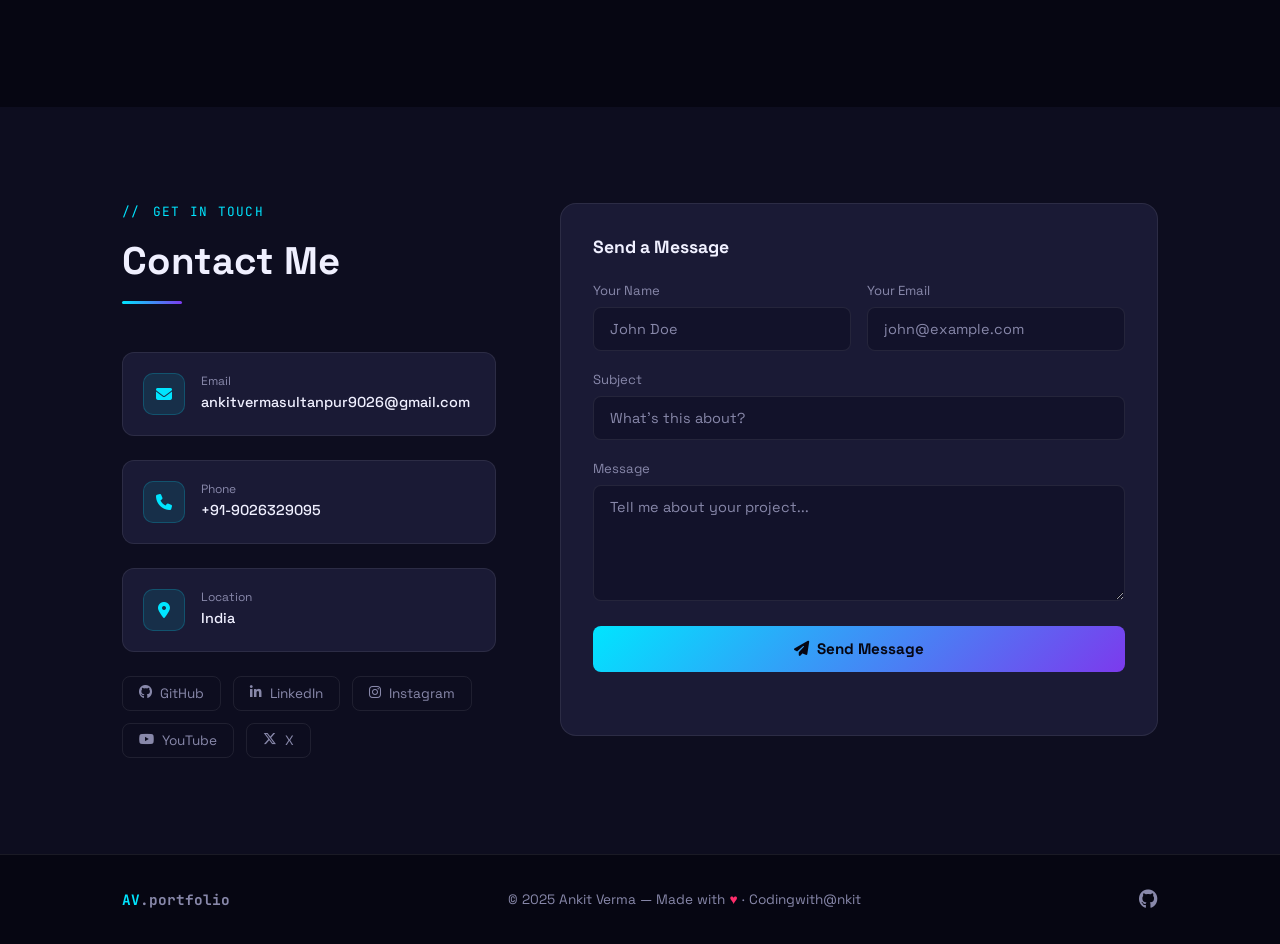
==== commit 1a891fa9: "Update portfolio" ====
--- a/index.html
+++ b/index.html
@@ -718,7 +718,8 @@
       </div>
       <div class="hero-socials">
         <a href="https://github.com/CodingwithAnkit-tech" target="_blank" class="social-link"><i class="fab fa-github"></i></a>
-        <a href="https://www.linkedin.com/in/ankit-verma-557a40294" target="_blank" class="social-link"><i class="fab fa-linkedin-in"></i></a>
+        <a href="https://www.linkedin.com/in/codingwithankit" target="_blank" class="social-link"><i class="fab fa-linkedin-in"></i></a>
+        <a href="https://youtube.com/@codingwithankit123?si=_CPHApAyYGA9i1bD" target="_blank" class="contact-social"><i class="fab fa-youtube"></i> YouTube</a>
         <a href="https://x.com/ankitverma902" target="_blank" class="social-link"><i class="fab fa-x-twitter"></i></a>
         <a href="https://www.instagram.com/instaman_100" target="_blank" class="social-link"><i class="fab fa-instagram"></i></a>
       </div>
@@ -1396,8 +1397,9 @@
         </div>
         <div class="contact-socials reveal" style="transition-delay:0.3s">
           <a href="https://github.com/CodingwithAnkit-tech" target="_blank" class="contact-social"><i class="fab fa-github"></i> GitHub</a>
-          <a href="https://www.linkedin.com/in/ankit-verma-557a40294" target="_blank" class="contact-social"><i class="fab fa-linkedin-in"></i> LinkedIn</a>
+          <a href="https://www.linkedin.com/in/codingwithankit " target="_blank" class="contact-social"><i class="fab fa-linkedin-in"></i> LinkedIn</a>
           <a href="https://www.instagram.com/instaman_100" target="_blank" class="contact-social"><i class="fab fa-instagram"></i> Instagram</a>
+          <a href="https://youtube.com/@codingwithankit123?si=_CPHApAyYGA9i1bD" target="_blank" class="contact-social"><i class="fab fa-youtube"></i> YouTube</a>
           <a href="https://x.com/ankitverma902" target="_blank" class="contact-social"><i class="fab fa-x-twitter"></i> X</a>
         </div>
       </div>
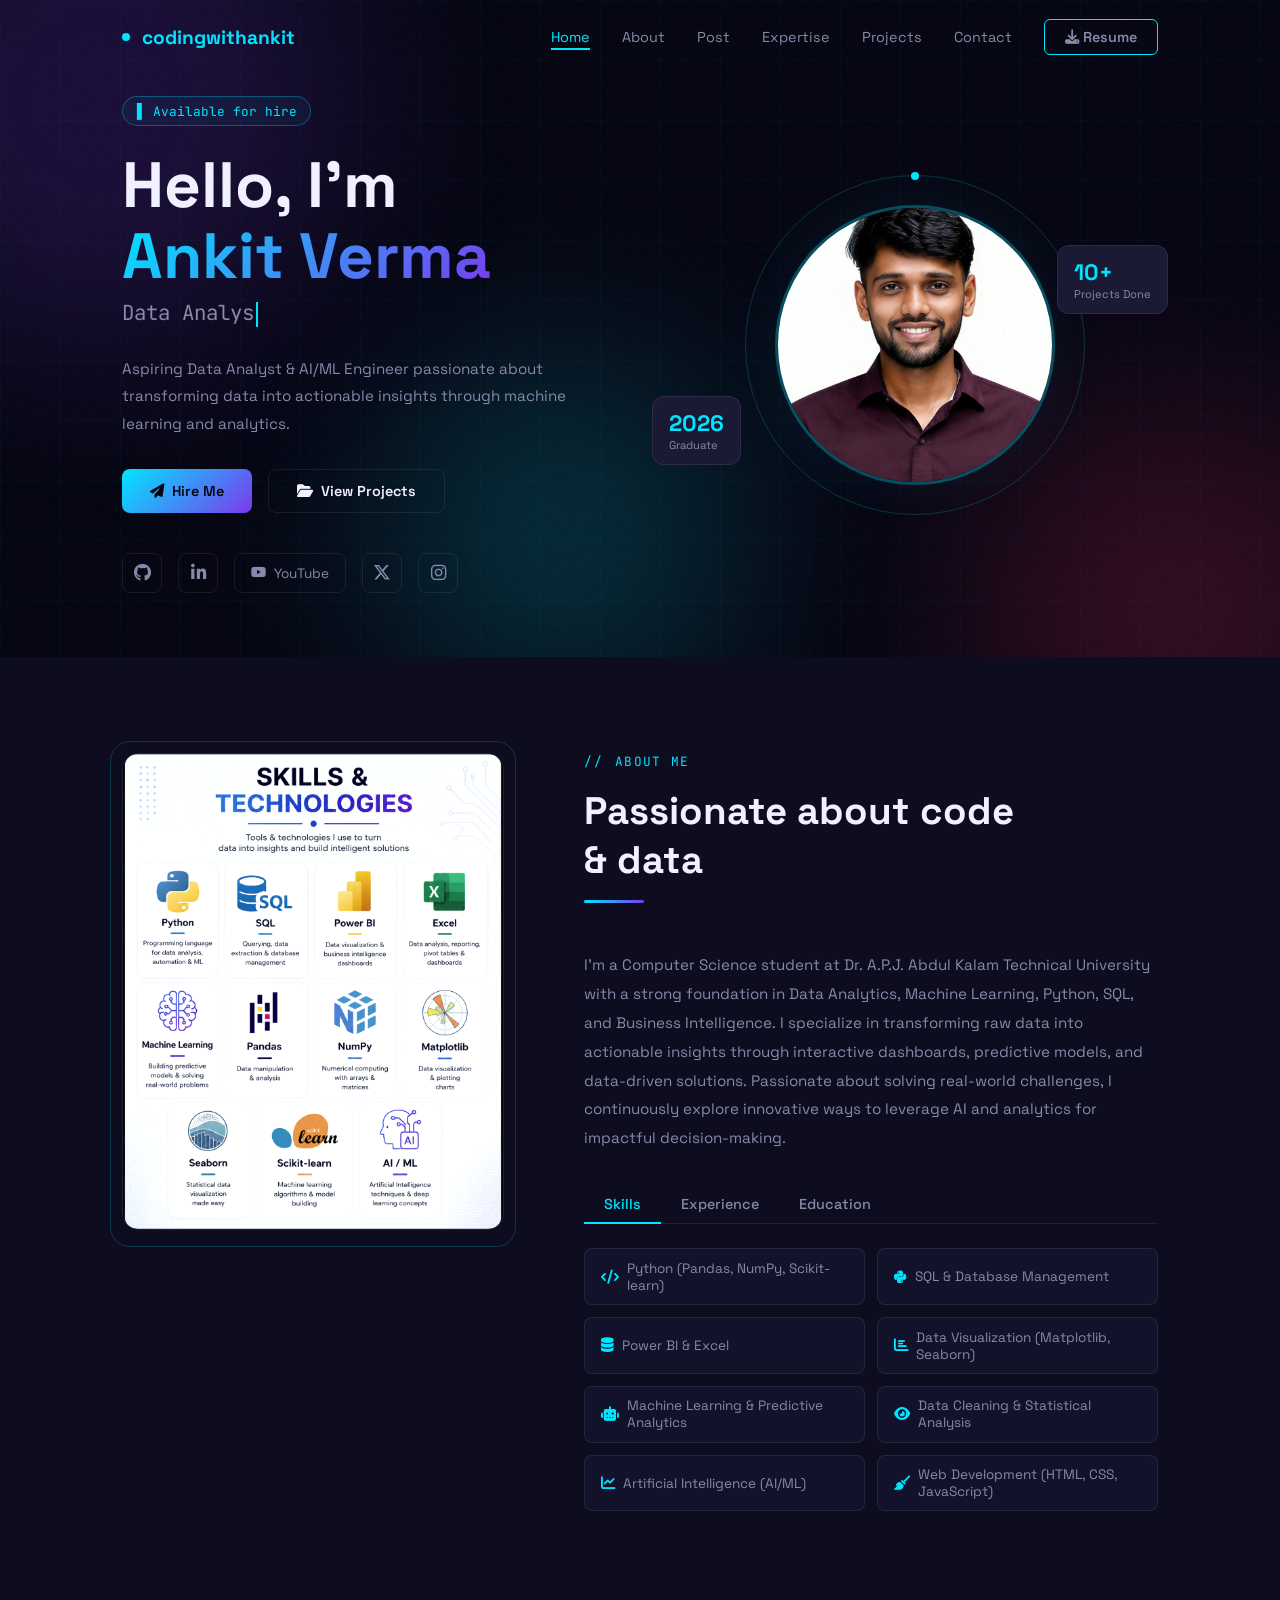
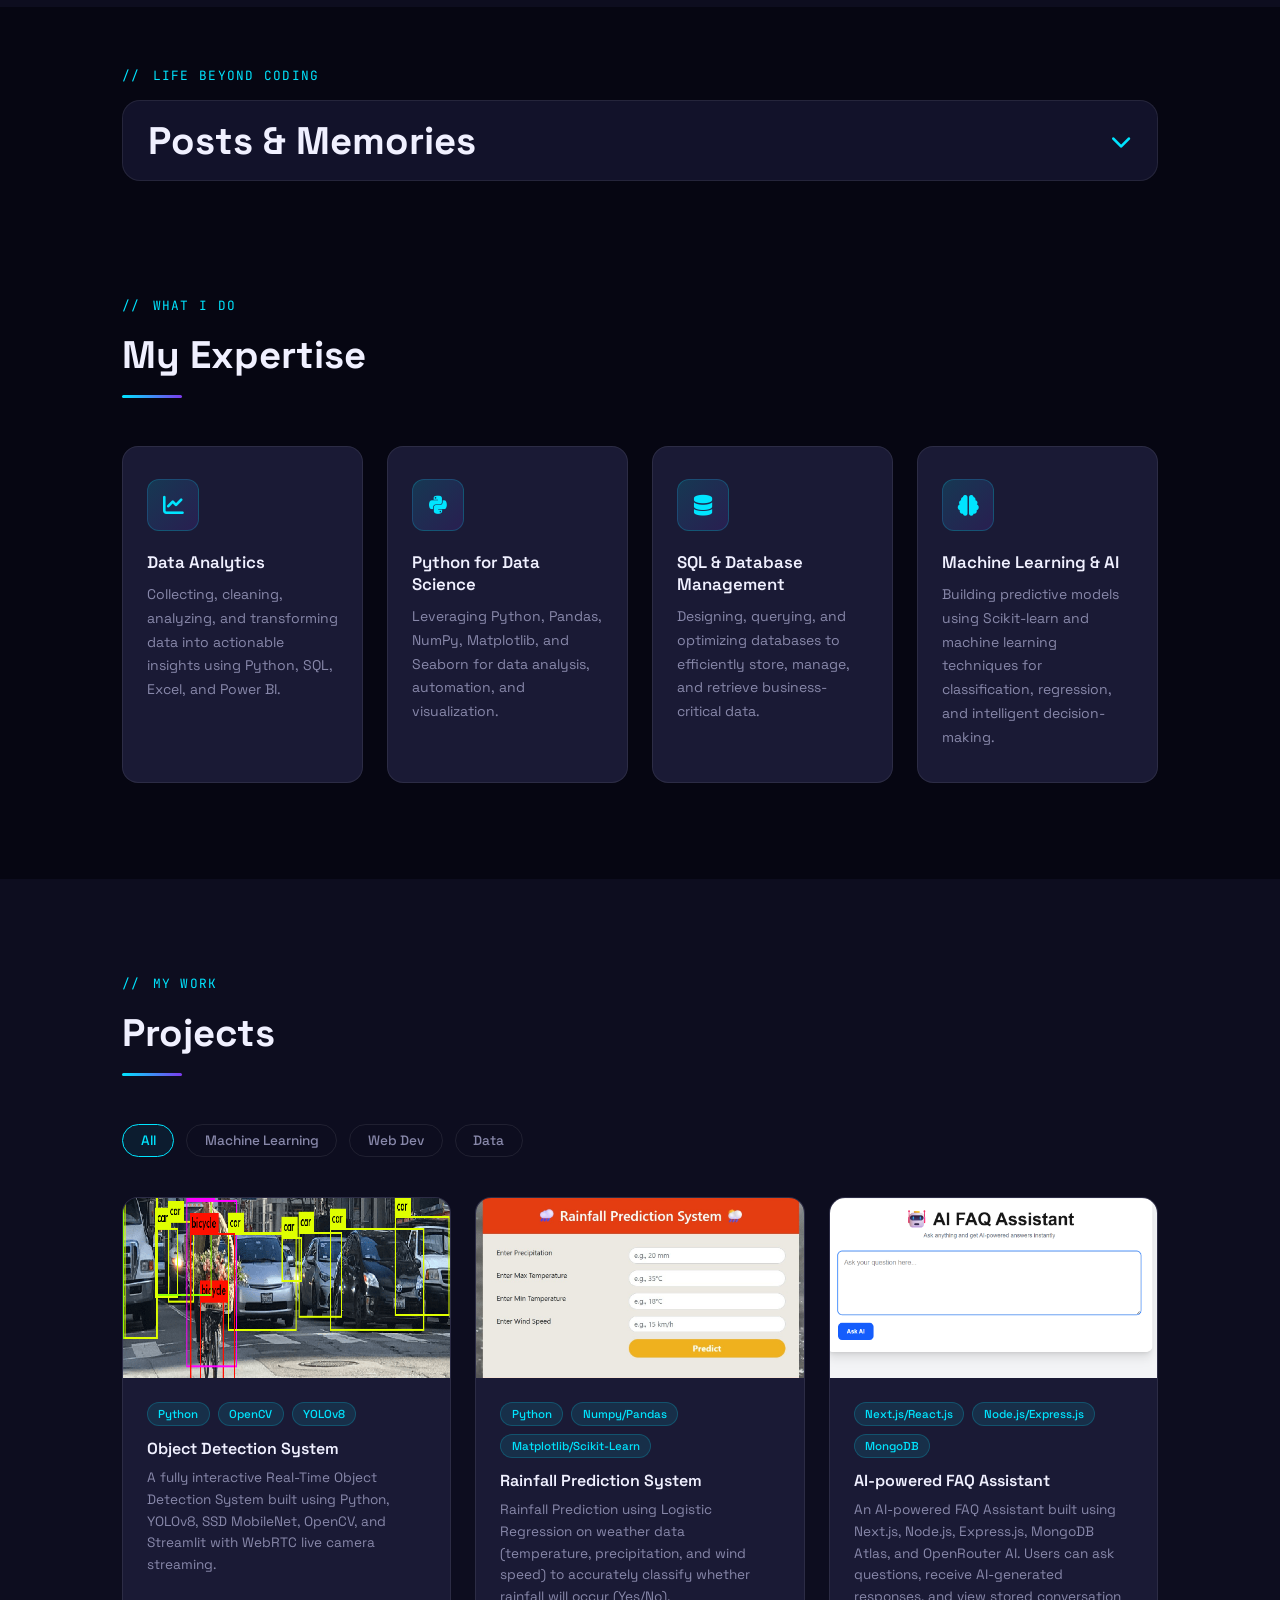
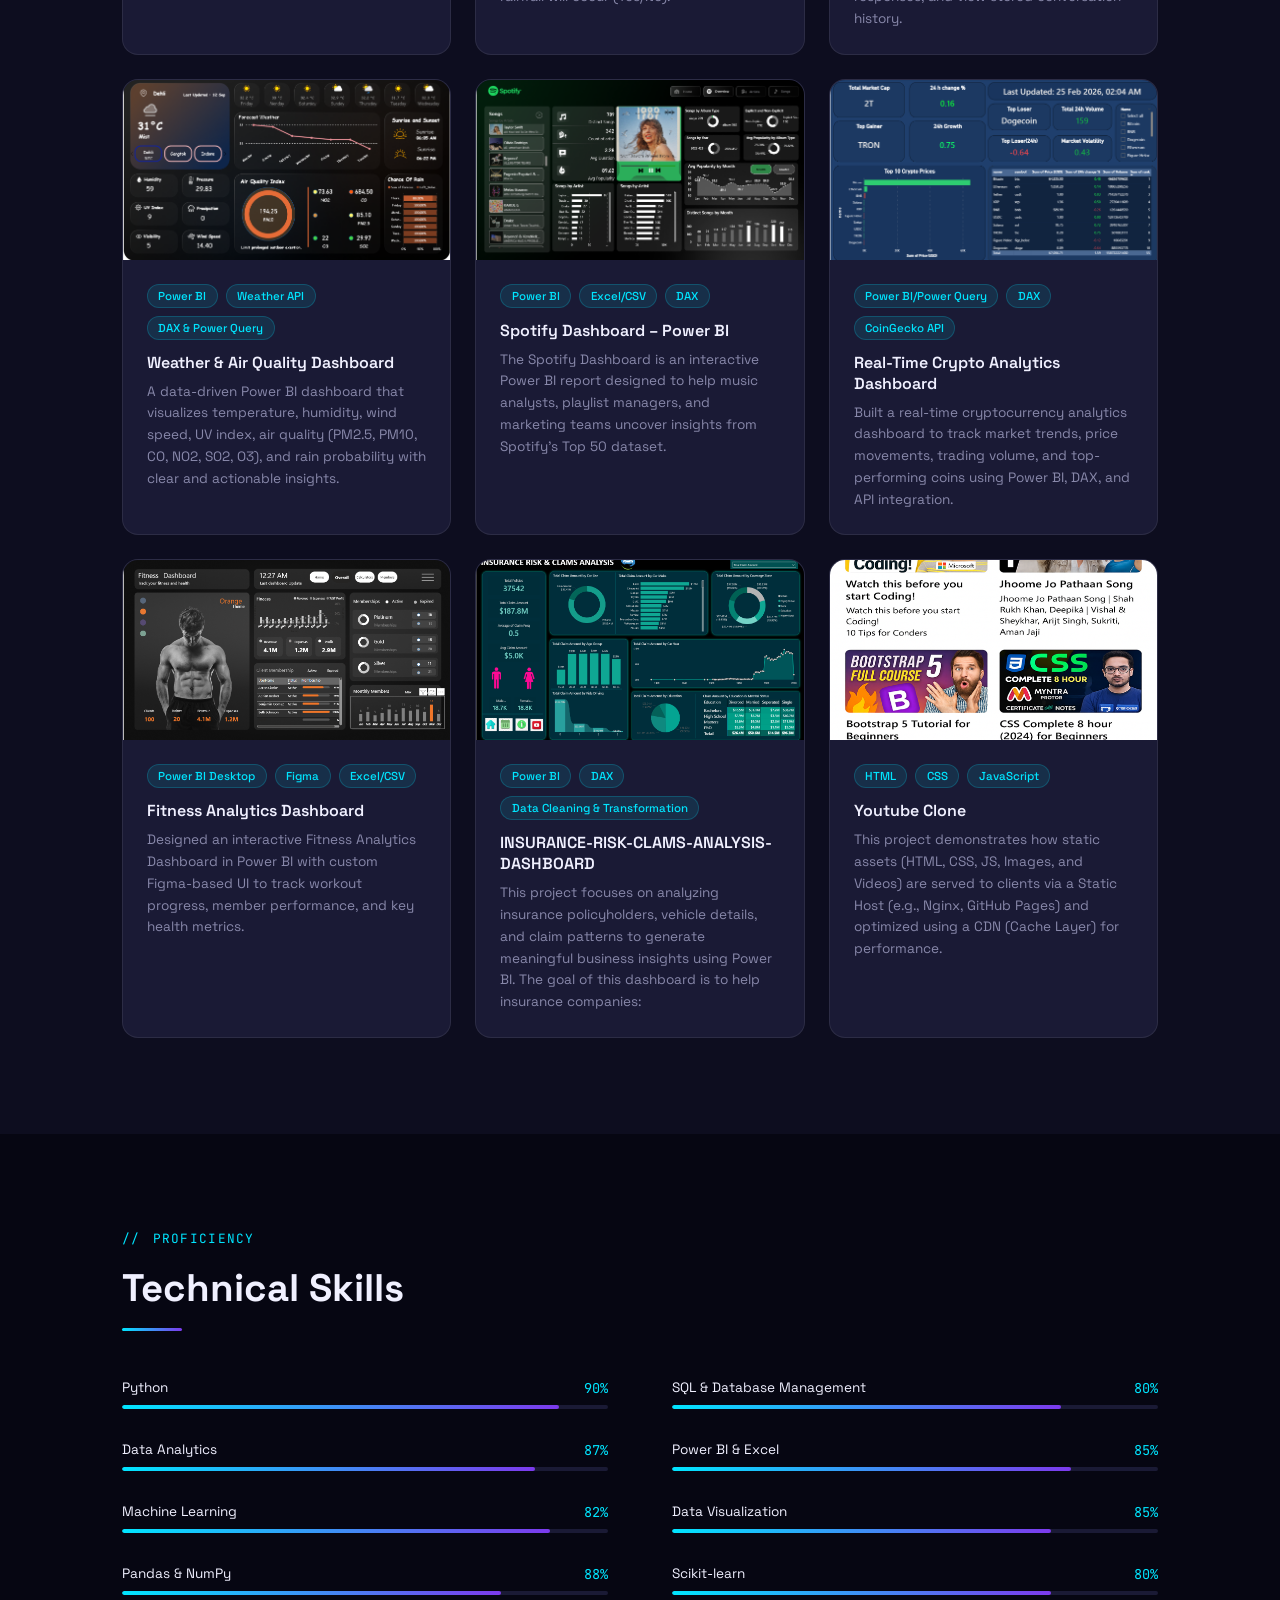
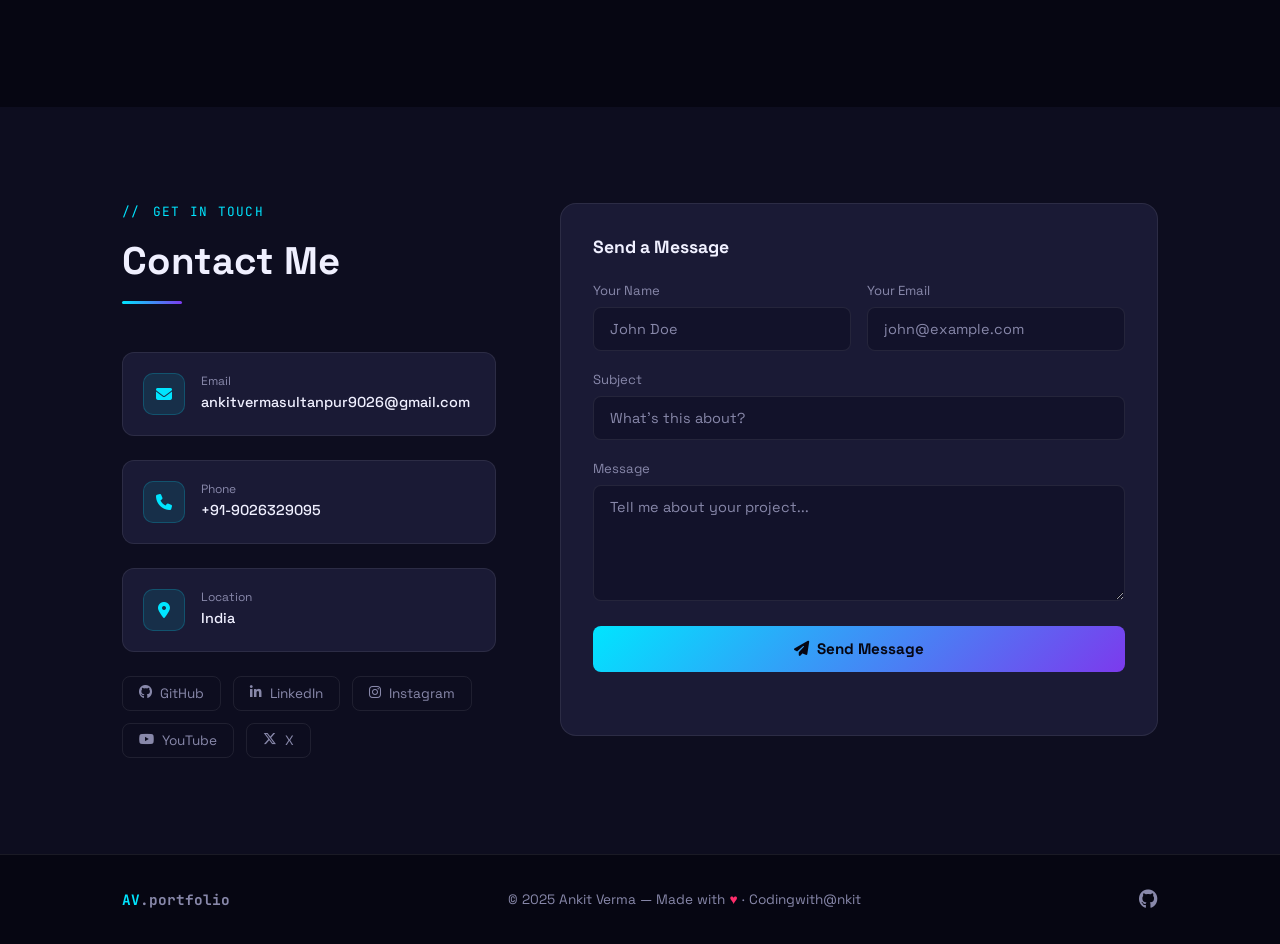
==== commit 99792614: "Update portfolio" ====
--- a/index.html
+++ b/index.html
@@ -3,7 +3,7 @@
 <head>
   <meta charset="utf-8">
   <meta name="viewport" content="width=device-width, initial-scale=1">
-  <title>Ankit Verma — Portfolio</title>
+  <title>CodingWithAnkit | Ankit Verma | Data Analyst Portfolio</title>
   <link href="https://fonts.googleapis.com/css2?family=Space+Grotesk:wght@300;400;500;600;700&family=JetBrains+Mono:wght@400;500&display=swap" rel="stylesheet">
   <link rel="stylesheet" href="https://cdnjs.cloudflare.com/ajax/libs/font-awesome/6.5.1/css/all.min.css">
   <style>
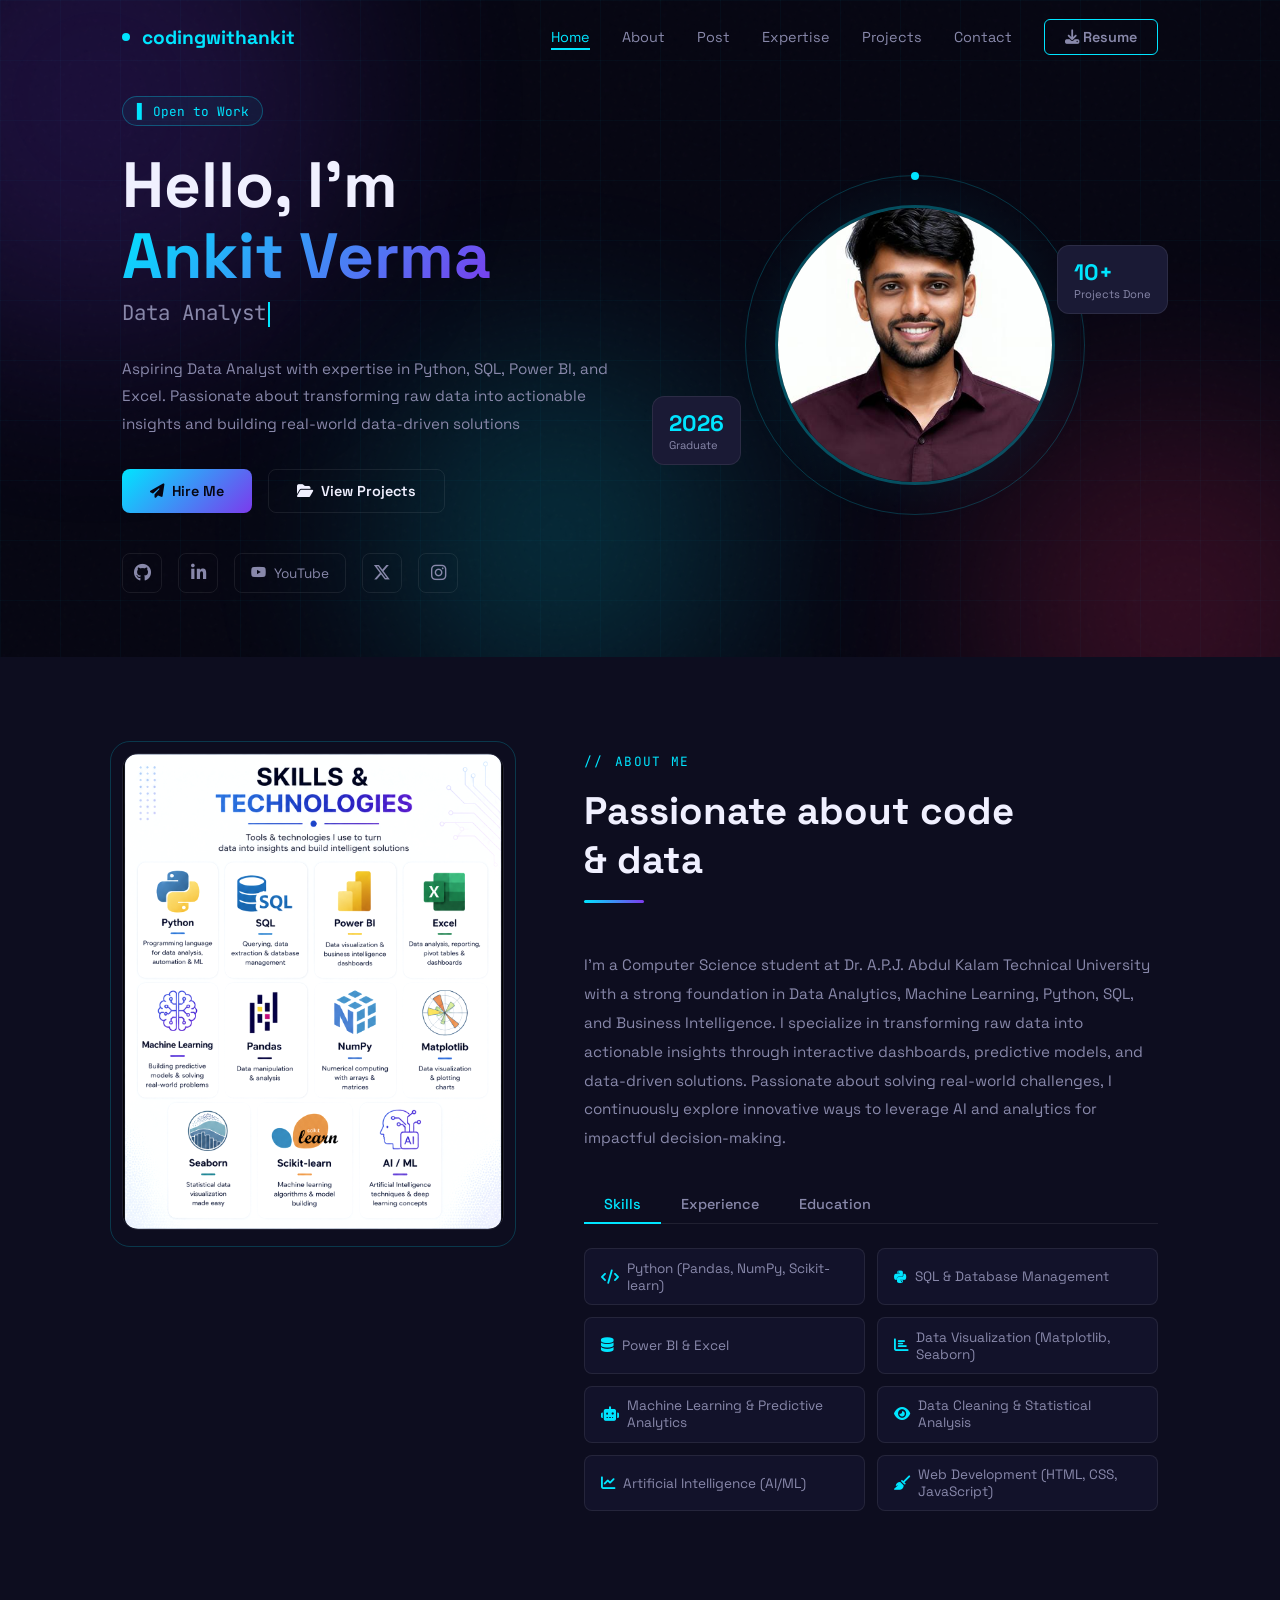
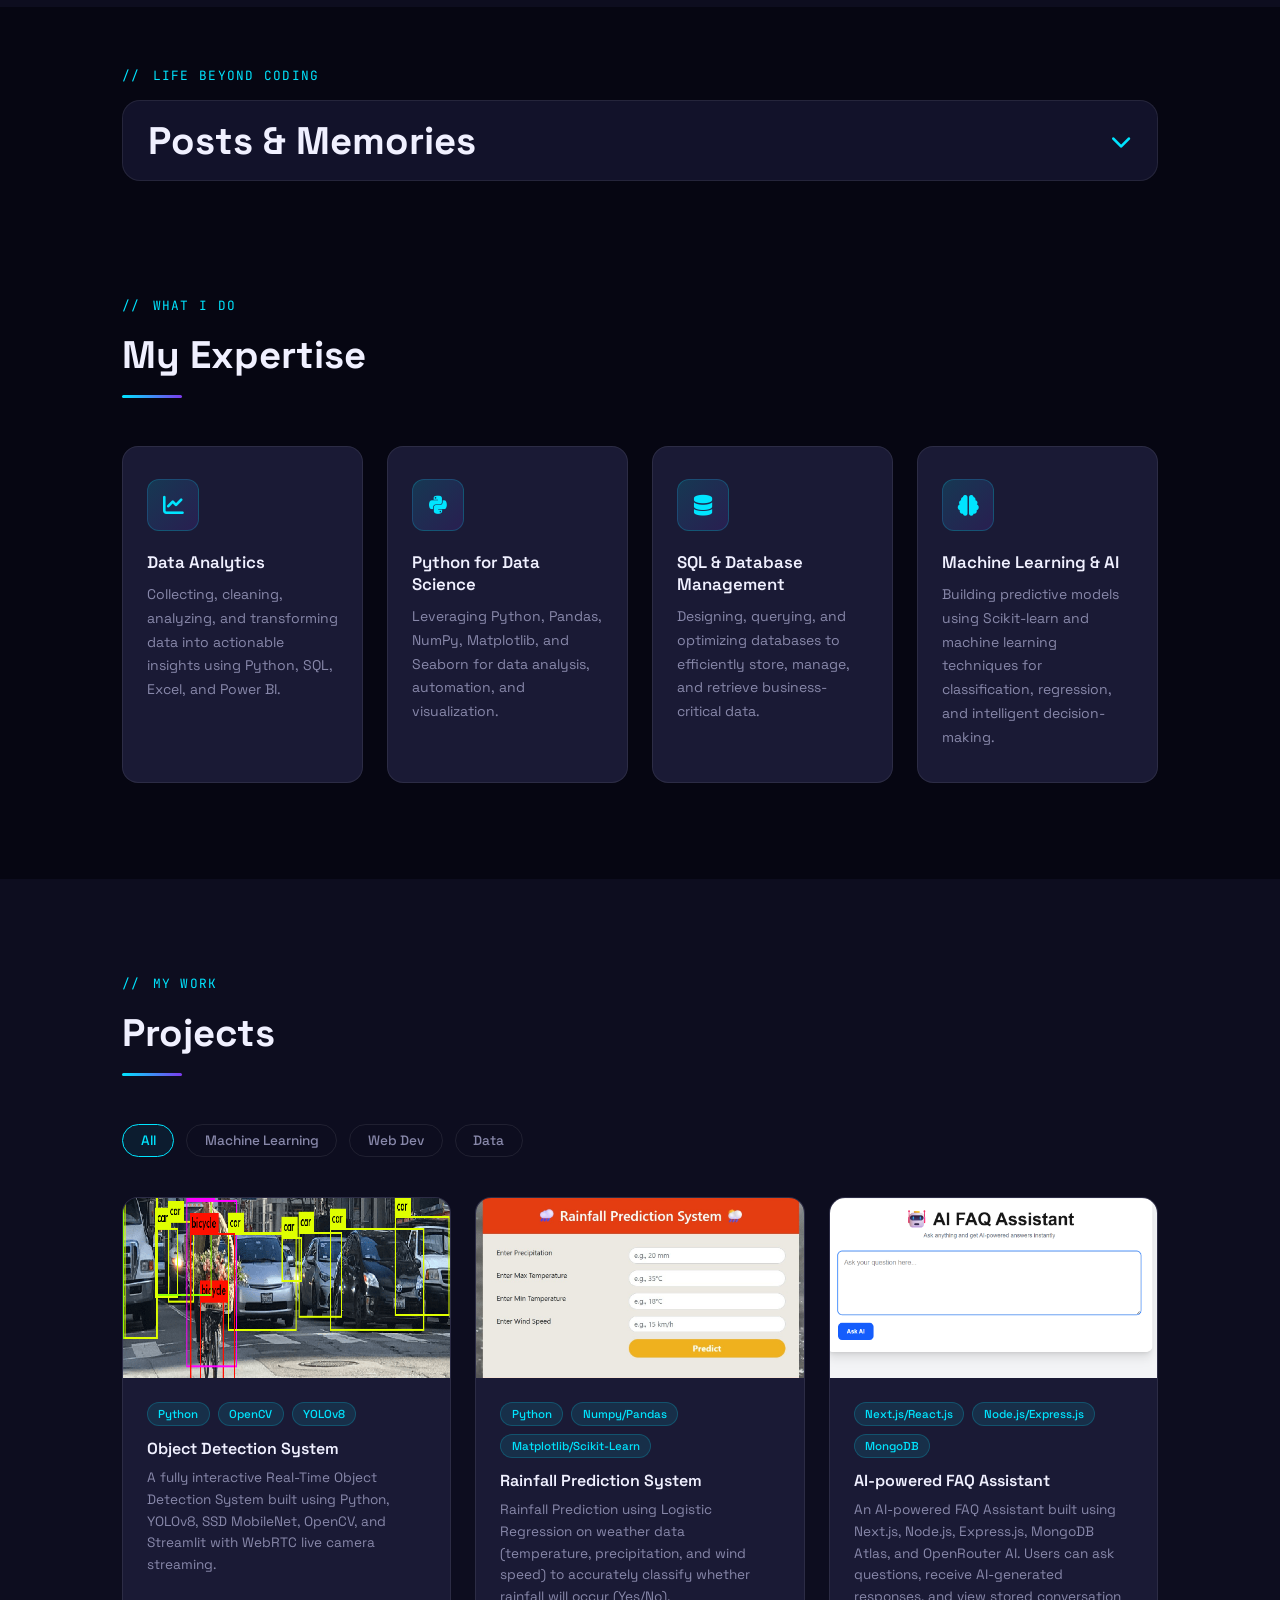
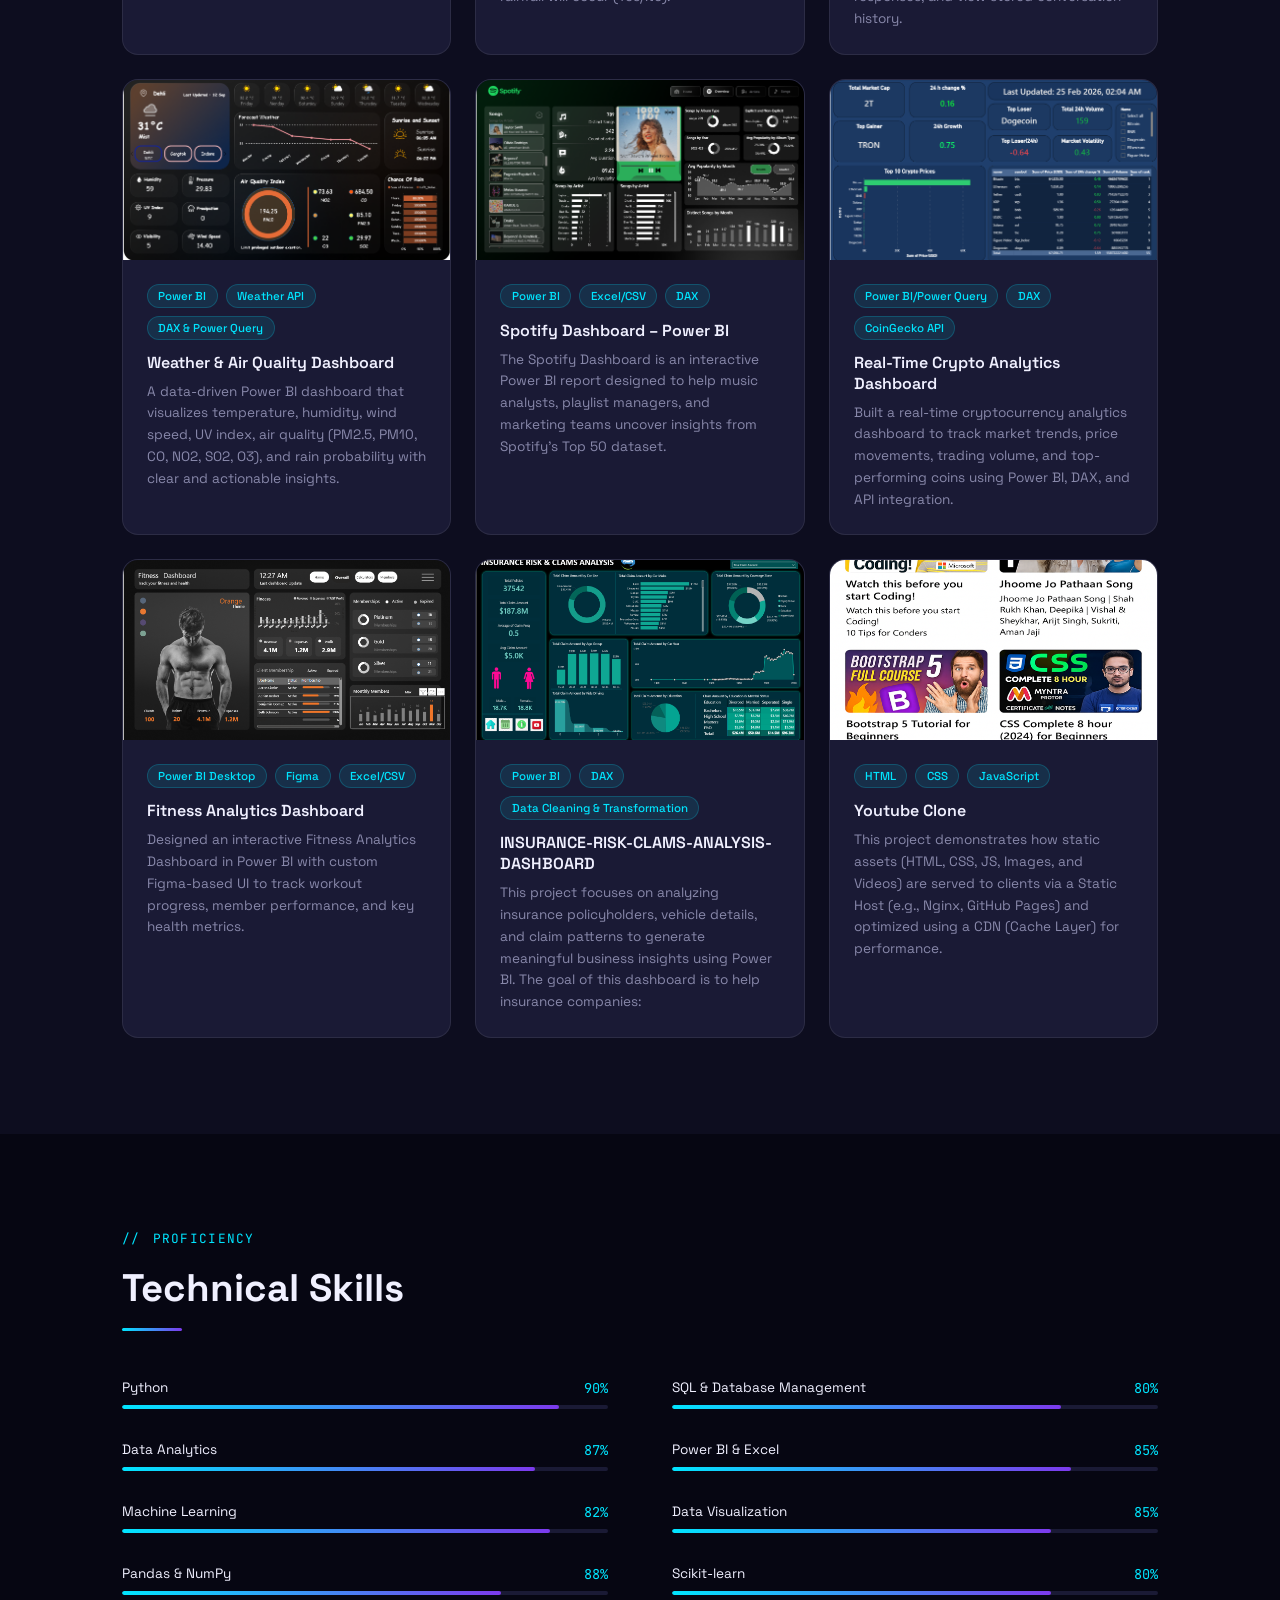
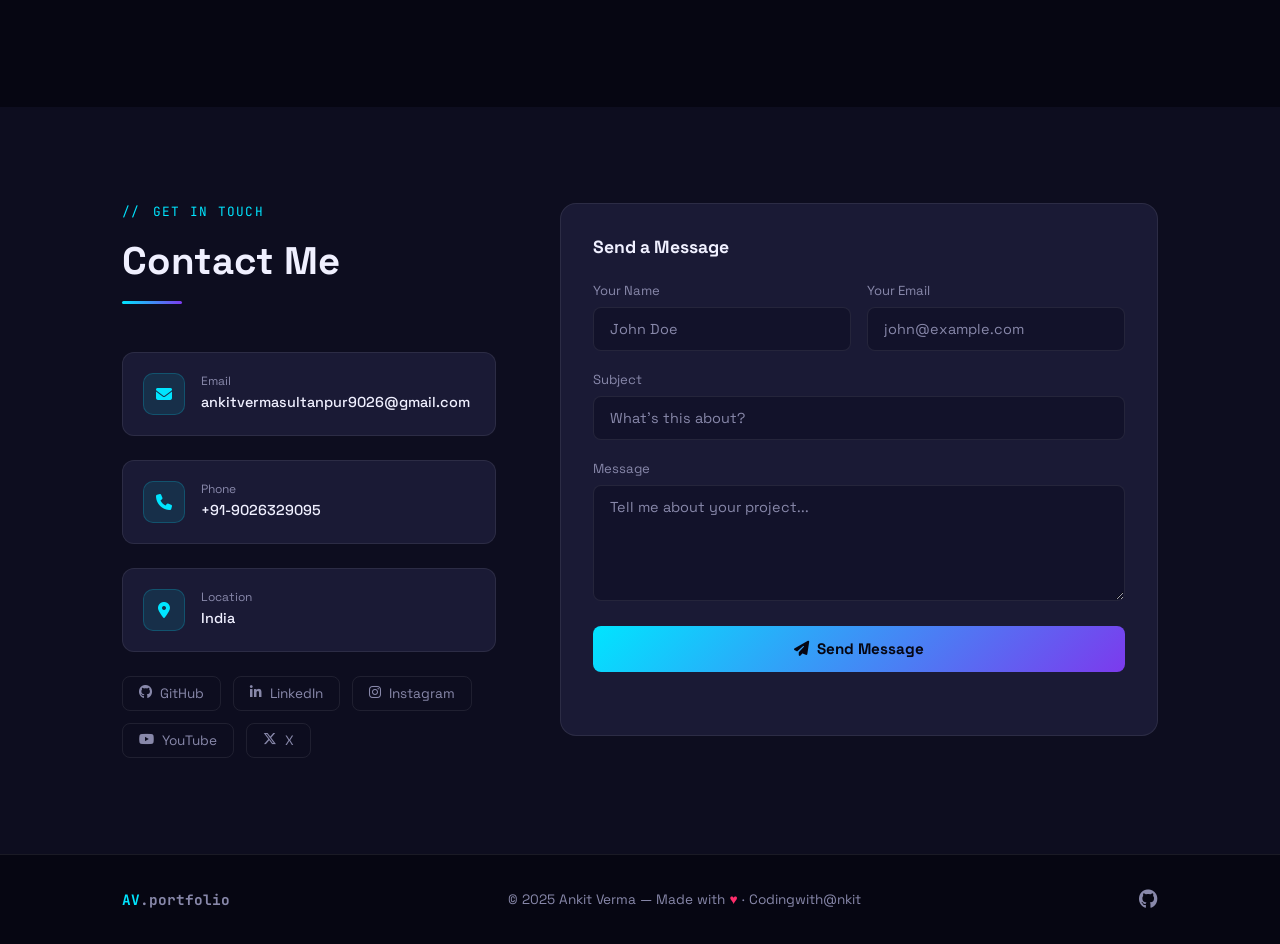
==== commit 44e48666: "Update portfolio" ====
--- a/index.html
+++ b/index.html
@@ -2,10 +2,24 @@
 <html lang="en">
 <head>
   <meta charset="utf-8">
+  
   <meta name="viewport" content="width=device-width, initial-scale=1">
+  <meta name="description" content="Official portfolio of Ankit Verma (CodingWithAnkit). Data Analyst, Python Developer, SQL, Power BI, Excel and AI/ML Enthusiast.">
+
+  <meta name="keywords" content="CodingWithAnkit, Ankit Verma, Data Analyst, Python Developer, SQL, Power BI, Excel, Portfolio">
+
+  <meta name="author" content="Ankit Verma">
+
+  <meta name="robots" content="index, follow">
   <title>CodingWithAnkit | Ankit Verma | Data Analyst Portfolio</title>
+  <link rel="canonical" href="https://codingwithankit-portfolio.netlify.app/">
+  <meta property="og:title" content="CodingWithAnkit | Ankit Verma | Data Analyst Portfolio">
+  <meta property="og:description" content="Official portfolio of Ankit Verma (CodingWithAnkit). Data Analyst, Python Developer, SQL, Power BI and AI/ML Enthusiast.">
+  <meta property="og:type" content="website">
+  <meta property="og:url" content="https://codingwithankit-portfolio.netlify.app/">
   <link href="https://fonts.googleapis.com/css2?family=Space+Grotesk:wght@300;400;500;600;700&family=JetBrains+Mono:wght@400;500&display=swap" rel="stylesheet">
   <link rel="stylesheet" href="https://cdnjs.cloudflare.com/ajax/libs/font-awesome/6.5.1/css/all.min.css">
+  
   <style>
     *, *::before, *::after { box-sizing: border-box; margin: 0; padding: 0; }
 
@@ -667,6 +681,22 @@
     .loader-fill { height: 100%; background: linear-gradient(90deg, var(--cyan), var(--purple)); animation: load 1.5s ease forwards; }
     @keyframes load { from{width:0%} to{width:100%} }
   </style>
+  <script type="application/ld+json">
+{
+  "@context": "https://schema.org",
+  "@type": "Person",
+  "name": "Ankit Verma",
+  "alternateName": "CodingWithAnkit",
+  "url": "https://codingwithankit-portfolio.netlify.app/",
+  "jobTitle": "Aspiring Data Analyst",
+  "description": "Data Analyst, Python Developer, SQL, Power BI and AI/ML Enthusiast.",
+  "sameAs": [
+    "https://www.linkedin.com/in/codingwithankit/",
+    "https://github.com/CodingwithAnkit-tech",
+    "https://youtube.com/@codingwithankit123"
+  ]
+}
+</script>
 </head>
 <body>
 
@@ -708,10 +738,10 @@
 <section id="home">
   <div class="container">
     <div class="hero-content">
-      <div class="hero-tag"><span class="blink">▋</span> Available for hire</div>
+      <div class="hero-tag"><span class="blink">▋</span>Open to Work</div>
       <h1 class="hero-name">Hello, I'm<br><span class="highlight">Ankit Verma</span></h1>
       <div class="hero-role" id="typedRole"><span class="cursor"></span></div>
-      <p class="hero-desc">Aspiring Data Analyst & AI/ML Engineer passionate about transforming data into actionable insights through machine learning and analytics.</p>
+      <p class="hero-desc">Aspiring Data Analyst with expertise in Python, SQL, Power BI, and Excel. Passionate about transforming raw data into actionable insights and building real-world data-driven solutions</p>
       <div class="hero-cta">
         <a href="#contact" class="btn-primary"><i class="fas fa-paper-plane"></i> Hire Me</a>
         <a href="#portfolio" class="btn-ghost"><i class="fas fa-folder-open"></i> View Projects</a>
